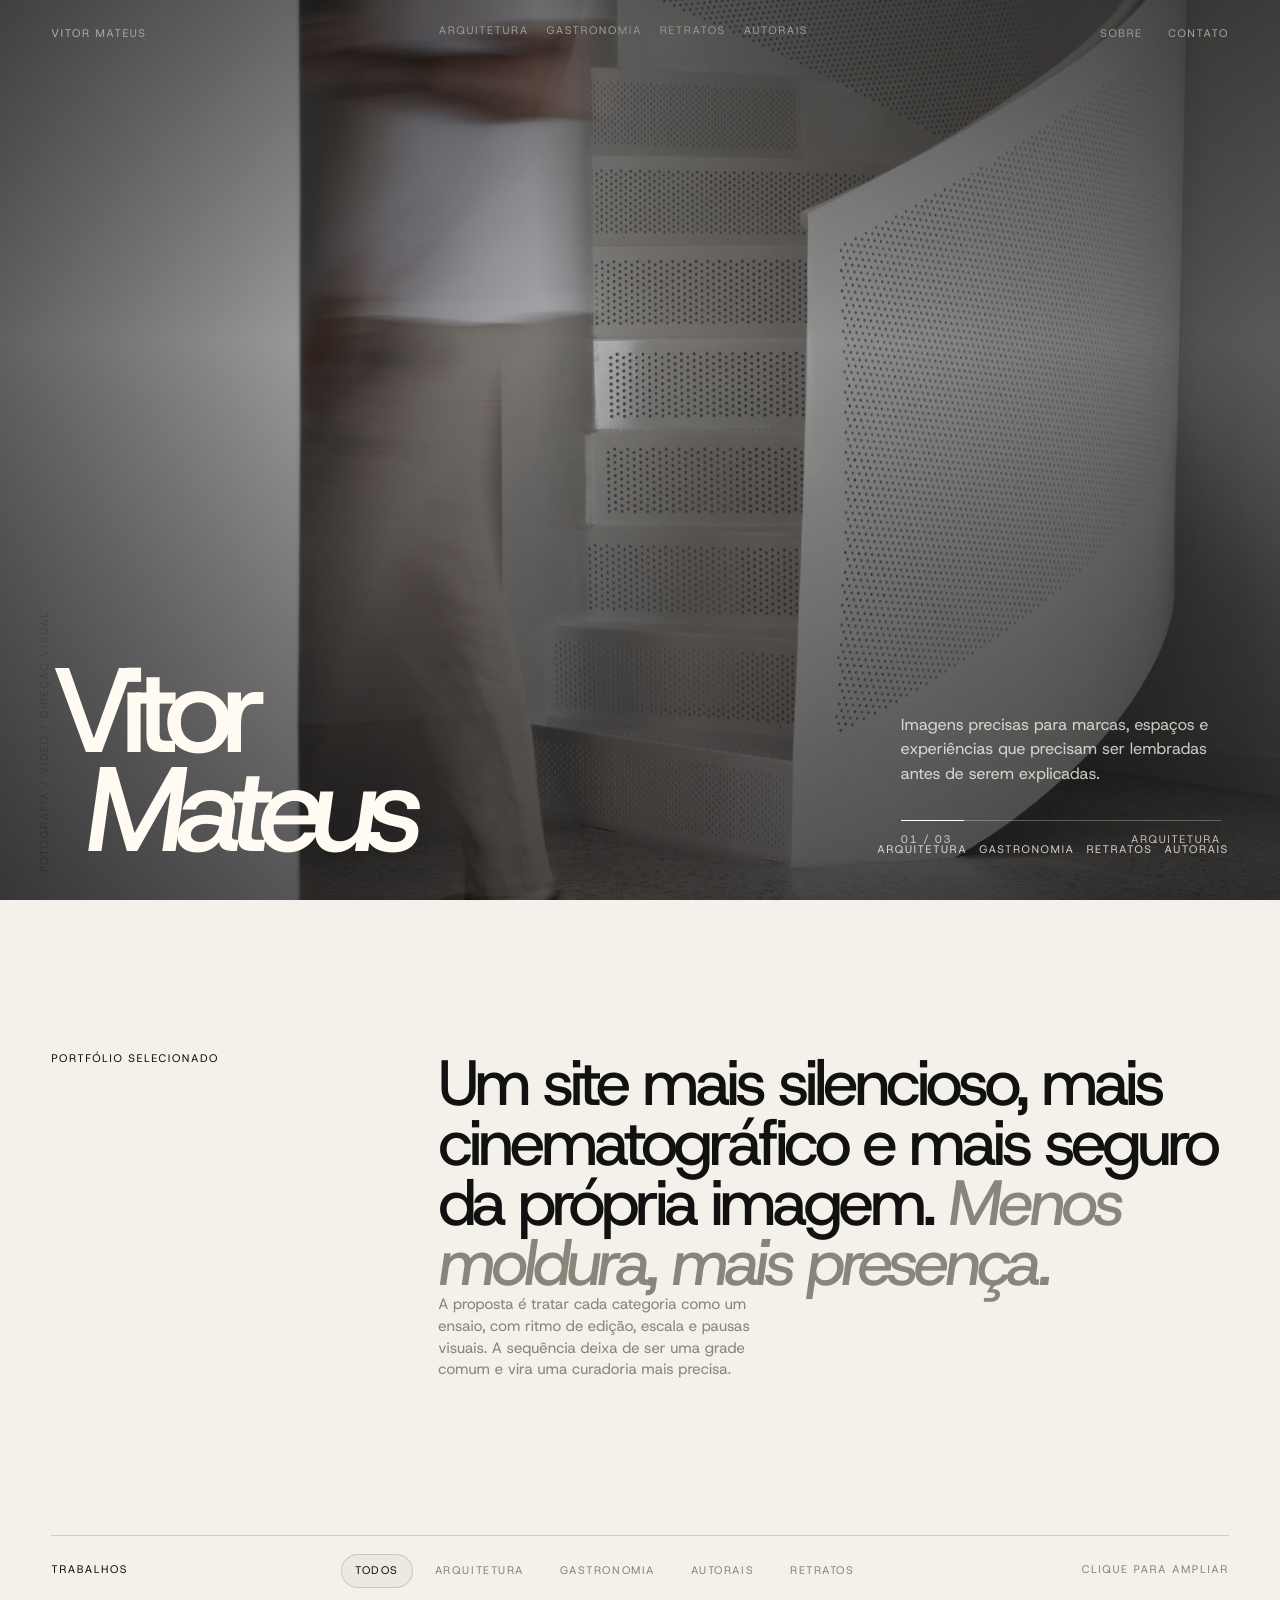
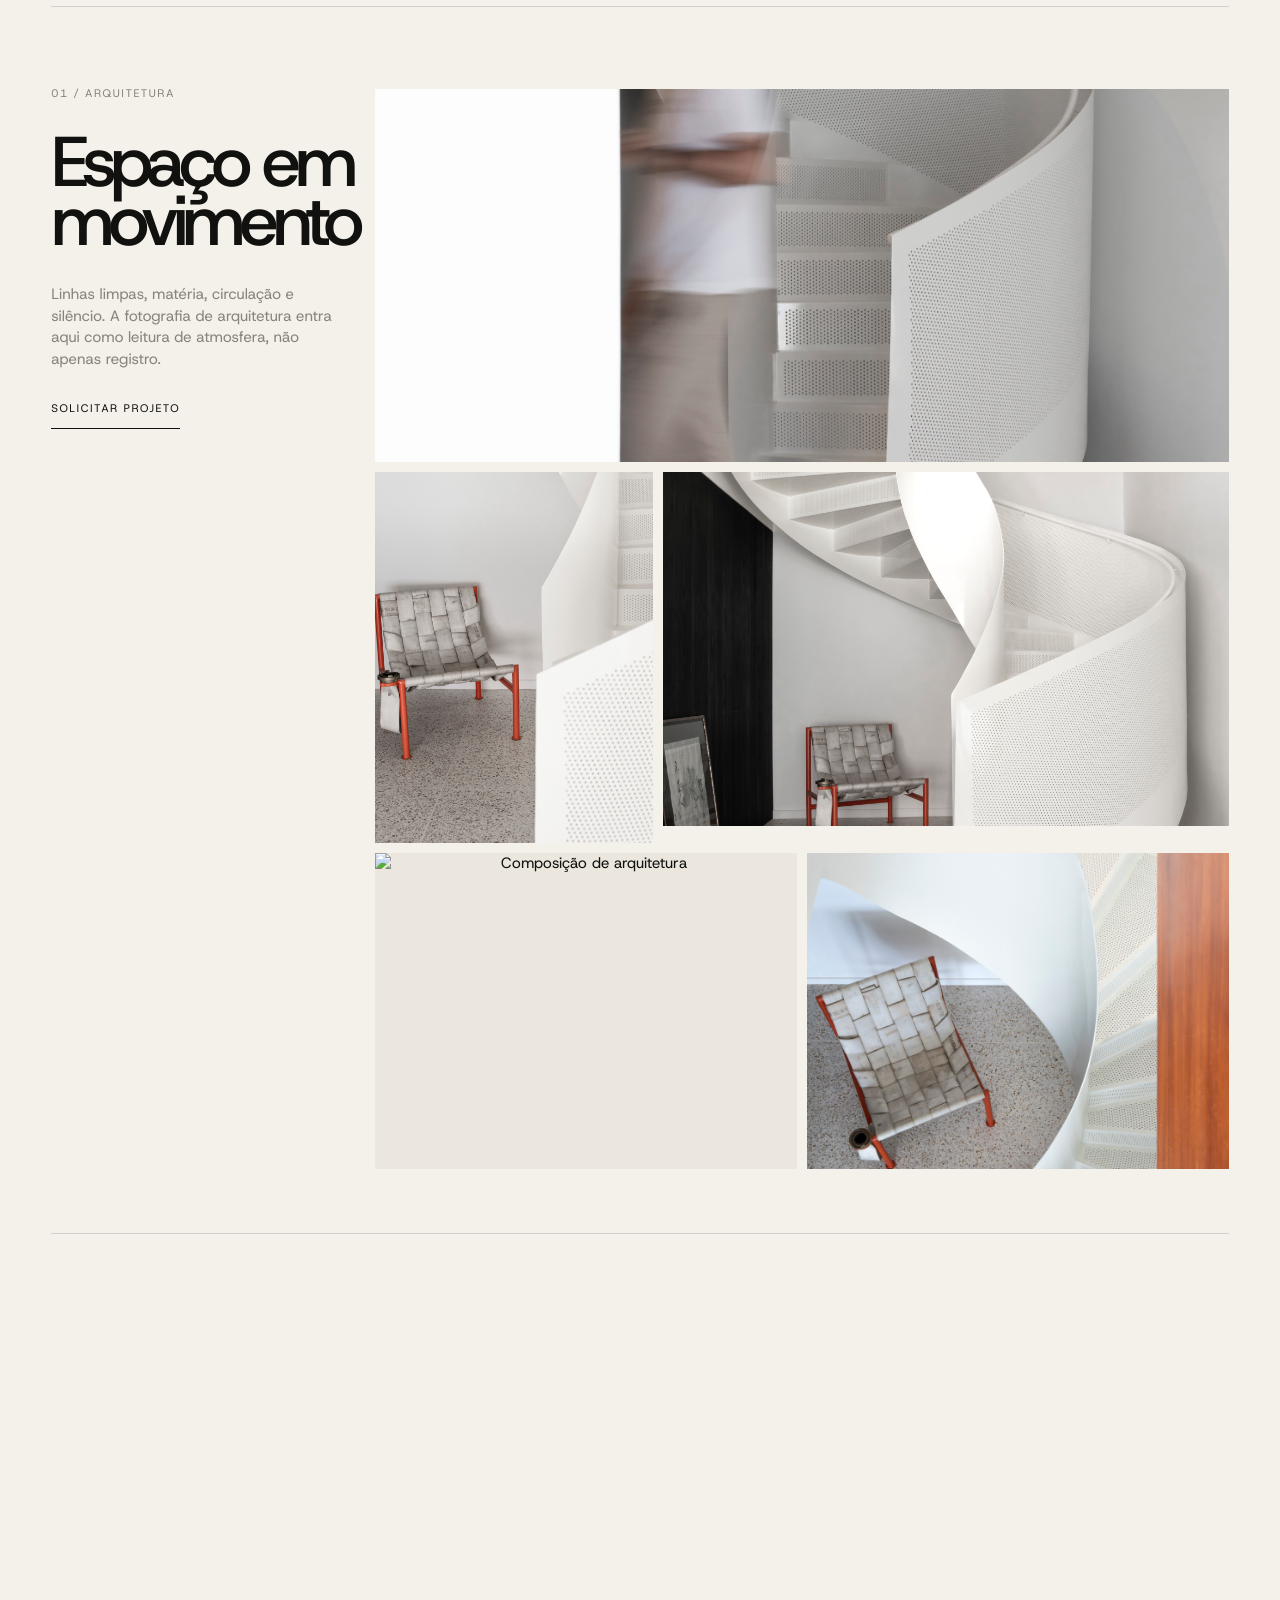
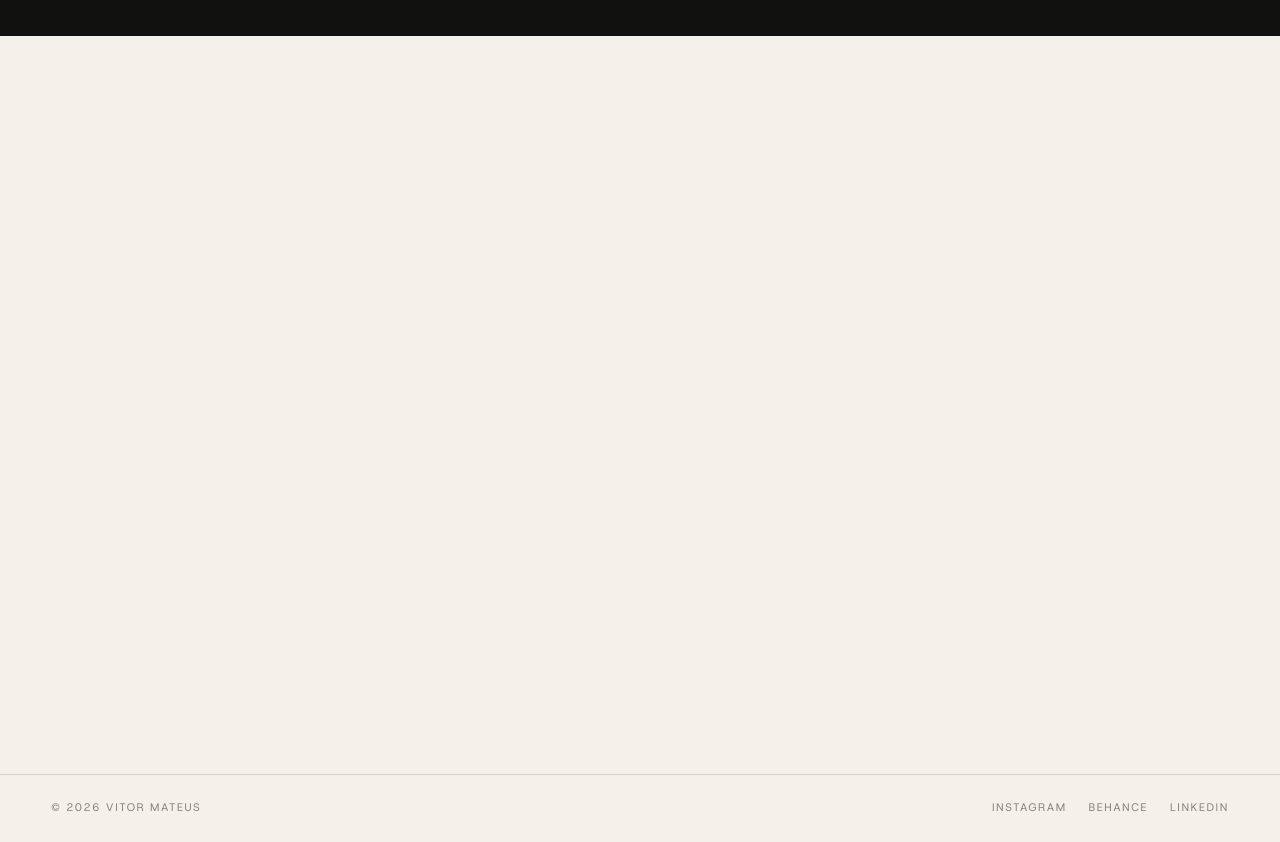
==== index.html @ 24df0d2b "feat: add category and project portfolio pages" ====
﻿<!DOCTYPE html>
<html lang="pt-BR">
<head>
  <meta charset="UTF-8" />
  <meta name="viewport" content="width=device-width, initial-scale=1.0" />
  <meta name="description" content="Vitor Mateus - fotografia e vídeo para arquitetura, gastronomia, retratos e projetos autorais." />
  <title>Vitor Mateus - Fotografia & Vídeo</title>
  <link rel="preconnect" href="https://fonts.googleapis.com" />
  <link rel="preconnect" href="https://fonts.gstatic.com" crossorigin />
  <link href="https://fonts.googleapis.com/css2?family=Host+Grotesk:ital,wght@0,300..800;1,300..800&display=swap" rel="stylesheet" />
  <style>
    *, *::before, *::after { box-sizing: border-box; }
    * { margin: 0; }

    :root {
      --ink: #11110f;
      --paper: #f4f1eb;
      --paper-soft: #ebe7de;
      --muted: #8a857b;
      --line: rgba(17, 17, 15, 0.15);
      --white: #fffaf2;
      --max: 1680px;
      --side: clamp(20px, 4vw, 64px);
      --sans: "Host Grotesk", "Helvetica Neue", Arial, sans-serif;
      --display: "Host Grotesk", "Helvetica Neue", Arial, sans-serif;
    }

    html {
      scroll-behavior: smooth;
      background: var(--ink);
    }

    body {
      min-height: 100vh;
      background: var(--paper);
      color: var(--ink);
      font-family: var(--sans);
      font-size: 15px;
      line-height: 1.45;
      overflow-x: hidden;
      text-rendering: geometricPrecision;
    }

    img, video { display: block; max-width: 100%; }
    a { color: inherit; text-decoration: none; }
    button { font: inherit; color: inherit; }

    ::selection {
      background: var(--ink);
      color: var(--paper);
    }

    .site-header {
      position: fixed;
      inset: 0 0 auto;
      z-index: 50;
      display: grid;
      grid-template-columns: auto 1fr auto;
      align-items: center;
      gap: 24px;
      padding: 24px var(--side);
      color: var(--white);
      mix-blend-mode: difference;
    }

    .brand,
    .header-note,
    .nav-link,
    .menu-toggle,
    .meta,
    .section-kicker,
    .project-number,
    .filter-button,
    .contact-label {
      font-size: 11px;
      letter-spacing: 0.14em;
      text-transform: uppercase;
      line-height: 1;
    }

    .brand,
    .menu-toggle {
      border: 0;
      background: transparent;
    }

    .brand { justify-self: start; }
    .header-note {
      position: fixed;
      left: var(--side);
      bottom: 28px;
      z-index: 45;
      white-space: nowrap;
      opacity: 0.84;
      transform: rotate(-90deg);
      transform-origin: left bottom;
      mix-blend-mode: difference;
      pointer-events: none;
    }

    .category-nav {
      justify-self: center;
      display: flex;
      align-items: center;
      gap: clamp(10px, 1.4vw, 18px);
      flex-wrap: wrap;
      justify-content: center;
    }

    .desktop-nav {
      justify-self: end;
      display: flex;
      align-items: center;
      gap: clamp(14px, 2vw, 30px);
    }

    .nav-link {
      position: relative;
      opacity: 0.78;
      transition: opacity 220ms ease;
    }

    .nav-link::after {
      content: "";
      position: absolute;
      left: 0;
      right: 0;
      bottom: -6px;
      height: 1px;
      background: currentColor;
      transform: scaleX(0);
      transform-origin: left;
      transition: transform 260ms ease;
    }

    .nav-link:hover { opacity: 1; }
    .nav-link:hover::after { transform: scaleX(1); }

    .category-nav .nav-link {
      padding: 2px 0 8px;
      border: 0;
      border-radius: 0;
      background: transparent;
      transition: opacity 220ms ease, color 220ms ease, text-shadow 220ms ease;
    }

    .category-nav .nav-link:hover {
      color: rgba(255,250,242,.95);
      text-shadow: 0 0 10px rgba(255,250,242,.18);
    }

    .menu-toggle { display: none; justify-self: end; padding: 8px 0; cursor: pointer; }

    .mobile-menu {
      position: fixed;
      inset: 0;
      z-index: 80;
      display: grid;
      align-content: center;
      gap: 18px;
      padding: var(--side);
      background: var(--ink);
      color: var(--paper);
      transform: translateY(-100%);
      transition: transform 700ms cubic-bezier(.76, 0, .24, 1);
    }

    .mobile-menu.is-open { transform: translateY(0); }

    .mobile-menu a {
      font-family: var(--display);
      font-size: clamp(46px, 18vw, 92px);
      font-weight: 500;
      line-height: 0.9;
      letter-spacing: -0.075em;
    }

    .menu-close {
      position: absolute;
      top: 22px;
      right: var(--side);
      border: 0;
      background: transparent;
      color: inherit;
      cursor: pointer;
    }

    .hero {
      position: relative;
      min-height: 100svh;
      isolation: isolate;
      overflow: hidden;
      background: var(--ink);
      color: var(--white);
    }

    .hero-stage {
      position: absolute;
      inset: 0;
      z-index: -2;
    }

    .hero-slide {
      position: absolute;
      inset: 0;
      opacity: 0;
      transition: opacity 1200ms ease;
    }

    .hero-slide.is-active { opacity: 1; }

    .hero-slide img {
      width: 100%;
      height: 100%;
      object-fit: cover;
      filter: saturate(0.86) contrast(1.02) brightness(0.84);
      transform: scale(1.04);
      transition: transform 7200ms ease;
    }

    .hero-slide.is-active img { transform: scale(1); }

    .hero::after {
      content: "";
      position: absolute;
      inset: 0;
      z-index: -1;
      background:
        linear-gradient(90deg, rgba(0,0,0,.55), rgba(0,0,0,.08) 42%, rgba(0,0,0,.36)),
        linear-gradient(180deg, rgba(0,0,0,.34), transparent 38%, rgba(0,0,0,.44));
      pointer-events: none;
    }

    .hero-content {
      min-height: 100svh;
      display: grid;
      grid-template-columns: minmax(0, 1.1fr) minmax(260px, .45fr);
      align-items: end;
      gap: 48px;
      padding: 110px var(--side) 42px;
      max-width: var(--max);
      margin: 0 auto;
    }

    .hero-title {
      max-width: 1140px;
      font-family: var(--display);
      font-size: 120px;
      font-weight: 500;
      line-height: 0.82;
      letter-spacing: -0.095em;
    }

    .hero-title span {
      display: block;
      padding-left: .28em;
      font-style: italic;
    }

    .hero-aside {
      display: grid;
      gap: 32px;
      justify-items: start;
      padding-bottom: 12px;
    }

    .hero-copy {
      max-width: 310px;
      color: rgba(255,250,242,.76);
      font-size: 12pt;
      line-height: 1.55;
    }

    .hero-controls {
      display: grid;
      gap: 14px;
      width: min(320px, 100%);
    }

    .progress-track {
      height: 1px;
      background: rgba(255,250,242,.28);
      overflow: hidden;
    }

    .progress-bar {
      display: block;
      width: 0%;
      height: 100%;
      background: var(--white);
    }

    .hero-meta {
      display: flex;
      justify-content: space-between;
      gap: 20px;
      color: rgba(255,250,242,.7);
    }

    .hero-links {
      position: absolute;
      right: var(--side);
      bottom: 36px;
      display: flex;
      gap: 12px;
      flex-wrap: wrap;
      max-width: min(540px, calc(100vw - 2 * var(--side)));
      justify-content: flex-end;
      z-index: 3;
    }

    .hero-links .nav-link {
      padding: 2px 0 8px;
      border: 0;
      border-radius: 0;
      background: transparent;
      backdrop-filter: none;
      transition: opacity 220ms ease, color 220ms ease, text-shadow 220ms ease;
    }

    .hero-links .nav-link:hover {
      color: rgba(255,250,242,.95);
      text-shadow: 0 0 10px rgba(255,250,242,.18);
    }

    .intro {
      display: grid;
      grid-template-columns: .36fr 1fr;
      gap: clamp(40px, 8vw, 150px);
      padding: clamp(86px, 12vw, 168px) var(--side);
      max-width: var(--max);
      margin: 0 auto;
    }

    .intro-text {
      max-width: 950px;
      font-family: var(--display);
      font-size: clamp(34px, 5vw, 84px);
      font-weight: 450;
      line-height: .94;
      letter-spacing: -0.07em;
    }

    .intro-text em {
      color: var(--muted);
      font-style: italic;
    }

    .intro-small {
      max-width: 320px;
      color: var(--muted);
      align-self: end;
    }

    .works {
      padding: 0 var(--side) clamp(88px, 10vw, 150px);
      max-width: var(--max);
      margin: 0 auto;
    }

    .works-head {
      position: sticky;
      top: 0;
      z-index: 10;
      display: grid;
      grid-template-columns: auto 1fr auto;
      align-items: center;
      gap: 24px;
      padding: 18px 0;
      margin-bottom: 18px;
      background: color-mix(in srgb, var(--paper) 92%, transparent);
      border-top: 1px solid var(--line);
      border-bottom: 1px solid var(--line);
      backdrop-filter: blur(18px);
    }

    .filters {
      justify-self: center;
      display: flex;
      gap: 8px;
      flex-wrap: wrap;
      justify-content: center;
    }

    .filter-button {
      min-height: 34px;
      padding: 0 13px;
      border: 1px solid transparent;
      border-radius: 999px;
      background: transparent;
      color: var(--muted);
      cursor: pointer;
      transition: border-color 180ms ease, color 180ms ease, background 180ms ease;
    }

    .filter-button:hover,
    .filter-button.is-active {
      border-color: var(--line);
      background: rgba(17,17,15,.035);
      color: var(--ink);
    }

    .view-note { color: var(--muted); text-align: right; }

    .project {
      display: grid;
      grid-template-columns: minmax(220px, .32fr) minmax(0, 1fr);
      gap: clamp(24px, 4vw, 70px);
      padding: clamp(28px, 5vw, 78px) 0;
      border-bottom: 1px solid var(--line);
    }

    .project-info {
      position: sticky;
      top: 104px;
      align-self: start;
      display: grid;
      gap: 26px;
      min-height: 340px;
    }

    .project-number { color: var(--muted); }

    .project-title {
      max-width: 340px;
      font-family: var(--display);
      font-size: clamp(42px, 5.5vw, 94px);
      font-weight: 500;
      line-height: .84;
      letter-spacing: -0.085em;
    }

    .project-copy {
      max-width: 300px;
      color: var(--muted);
    }

    .project-link {
      width: fit-content;
      padding-bottom: 6px;
      border-bottom: 1px solid currentColor;
      color: var(--ink);
    }

    .project-grid {
      display: grid;
      grid-template-columns: repeat(12, 1fr);
      gap: 10px;
    }

    .shot {
      position: relative;
      min-height: 220px;
      overflow: hidden;
      padding: 0;
      border: 0;
      background: var(--paper-soft);
      cursor: zoom-in;
    }

    .shot.is-wide { grid-column: span 8; aspect-ratio: 16 / 10; }
    .shot.is-tall { grid-column: span 4; aspect-ratio: 3 / 4; }
    .shot.is-square { grid-column: span 4; aspect-ratio: 1 / 1; }
    .shot.is-full { grid-column: 1 / -1; aspect-ratio: 16 / 7; }
    .shot.is-half { grid-column: span 6; aspect-ratio: 4 / 3; }

    .shot img,
    .shot video {
      width: 100%;
      height: 100%;
      object-fit: cover;
      transition: transform 700ms cubic-bezier(.2,.7,.2,1), filter 500ms ease;
    }

    .shot:hover img,
    .shot:hover video {
      transform: scale(1.035);
      filter: brightness(.92);
    }

    .shot-caption {
      position: absolute;
      left: 14px;
      bottom: 12px;
      max-width: calc(100% - 28px);
      color: var(--white);
      opacity: 0;
      transform: translateY(8px);
      transition: opacity 260ms ease, transform 260ms ease;
    }

    .shot:hover .shot-caption {
      opacity: 1;
      transform: translateY(0);
    }

    .about {
      display: grid;
      grid-template-columns: 1.2fr .8fr;
      gap: clamp(42px, 9vw, 150px);
      padding: clamp(88px, 12vw, 170px) var(--side);
      background: var(--ink);
      color: var(--paper);
    }

    .about-inner {
      display: contents;
    }

    .about-text {
      max-width: 900px;
      font-family: var(--display);
      font-size: clamp(34px, 5vw, 78px);
      font-weight: 450;
      line-height: .94;
      letter-spacing: -0.07em;
    }

    .about-text em {
      color: rgba(244,241,235,.48);
      font-style: italic;
    }

    .about-list {
      display: grid;
      align-content: end;
      gap: 0;
    }

    .about-row {
      display: grid;
      grid-template-columns: 140px 1fr;
      gap: 24px;
      padding: 22px 0;
      border-top: 1px solid rgba(244,241,235,.16);
    }

    .about-row:last-child { border-bottom: 1px solid rgba(244,241,235,.16); }
    .about-row .meta { color: rgba(244,241,235,.45); }

    .contact {
      min-height: 82svh;
      display: grid;
      place-items: center;
      padding: clamp(80px, 12vw, 160px) var(--side);
      text-align: center;
    }

    .contact-box {
      display: grid;
      gap: 32px;
      justify-items: center;
    }

    .contact-title {
      font-family: var(--display);
      font-size: clamp(68px, 14vw, 220px);
      font-weight: 500;
      line-height: .82;
      letter-spacing: -0.095em;
    }

    .contact-title em { font-style: italic; color: var(--muted); }

    .contact-email {
      display: inline-flex;
      min-height: 52px;
      align-items: center;
      padding: 0 28px;
      border: 1px solid var(--ink);
      border-radius: 999px;
      transition: background 220ms ease, color 220ms ease;
    }

    .contact-email:hover {
      background: var(--ink);
      color: var(--paper);
    }

    footer {
      display: flex;
      justify-content: space-between;
      gap: 24px;
      padding: 28px var(--side);
      border-top: 1px solid var(--line);
      color: var(--muted);
    }

    .social {
      display: flex;
      gap: 22px;
      flex-wrap: wrap;
      justify-content: flex-end;
    }

    .lightbox {
      position: fixed;
      inset: 0;
      z-index: 120;
      display: grid;
      place-items: center;
      padding: var(--side);
      background: rgba(12,12,11,.92);
      opacity: 0;
      pointer-events: none;
      transition: opacity 220ms ease;
    }

    .lightbox.is-open {
      opacity: 1;
      pointer-events: auto;
    }

    .lightbox img {
      max-width: min(92vw, 1600px);
      max-height: 86svh;
      object-fit: contain;
    }

    .lightbox-close {
      position: absolute;
      top: 24px;
      right: var(--side);
      border: 0;
      background: transparent;
      color: var(--paper);
      cursor: pointer;
    }

    .reveal {
      opacity: 0;
      transform: translateY(24px);
      transition: opacity 650ms ease, transform 650ms ease;
    }

    .reveal.is-visible {
      opacity: 1;
      transform: translateY(0);
    }

    @media (max-width: 980px) {
      .site-header {
        grid-template-columns: 1fr auto;
      }

      .header-note,
      .category-nav,
      .desktop-nav { display: none; }
      .menu-toggle { display: block; }

      .hero-content,
      .intro,
      .project,
      .about {
        grid-template-columns: 1fr;
      }

      .hero-content {
        align-content: end;
        gap: 34px;
      }

      .hero-aside { max-width: 420px; }
      .hero-links { display: none; }
      .works-head { grid-template-columns: 1fr; align-items: start; }
      .filters { justify-self: start; justify-content: flex-start; }
      .view-note { text-align: left; }
      .project-info { position: static; min-height: auto; }
      .project-copy { max-width: 520px; }
    }

    @media (max-width: 680px) {
      .hero-title { font-size: clamp(66px, 24vw, 132px); }
      .hero-title span { padding-left: .18em; }
      .intro { padding-top: 76px; }
      .shot,
      .shot.is-wide,
      .shot.is-tall,
      .shot.is-square,
      .shot.is-full,
      .shot.is-half {
        grid-column: 1 / -1;
        aspect-ratio: 4 / 5;
      }

      .project-grid { gap: 8px; }
      .about-row { grid-template-columns: 1fr; gap: 8px; }
      footer { flex-direction: column; }
      .social { justify-content: flex-start; }
    }

    @media (prefers-reduced-motion: reduce) {
      html { scroll-behavior: auto; }
      *, *::before, *::after {
        animation-duration: 1ms !important;
        animation-iteration-count: 1 !important;
        scroll-behavior: auto !important;
        transition-duration: 1ms !important;
      }
    }
  </style>
</head>
<body>
  <header class="site-header">
    <a class="brand" href="#top">Vitor Mateus</a>
    <nav class="category-nav" aria-label="Categorias">
      <a class="nav-link" href="arquitetura.html">Arquitetura</a>
      <a class="nav-link" href="gastronomia.html">Gastronomia</a>
      <a class="nav-link" href="retratos.html">Retratos</a>
      <a class="nav-link" href="autoriais.html">Autorais</a>
    </nav>
    <nav class="desktop-nav" aria-label="Navegação principal">
      <a class="nav-link" href="#sobre">Sobre</a>
      <a class="nav-link" href="#contato">Contato</a>
    </nav>
    <button class="menu-toggle" type="button" aria-controls="mobileMenu" aria-expanded="false">Menu</button>
  </header>

  <p class="header-note">Fotografia / Vídeo / Direção visual</p>

  <nav class="mobile-menu" id="mobileMenu" aria-label="Navegação mobile">
    <button class="menu-close meta" type="button">Fechar</button>
    <a href="arquitetura.html">Arquitetura</a>
    <a href="gastronomia.html">Gastronomia</a>
    <a href="retratos.html">Retratos</a>
    <a href="autoriais.html">Autorais</a>
    <a href="#sobre">Sobre</a>
    <a href="#contato">Contato</a>
  </nav>

  <main id="top">
    <section class="hero" aria-label="Apresentação">
      <div class="hero-stage" aria-hidden="true">
        <div class="hero-slide is-active" data-title="Arquitetura"><img src="assets/home/stairs-03.jpg" alt="" /></div>
        <div class="hero-slide" data-title="Gastronomia"><img src="assets/gastronomia/cochicho-cafe/cochicho-cafe-01.jpg" alt="" /></div>
        <div class="hero-slide" data-title="Retratos"><img src="assets/retratos/kenji/kenji-03.jpg" alt="" /></div>
      </div>
      <div class="hero-content">
        <h1 class="hero-title">Vitor<span>Mateus</span></h1>
        <div class="hero-aside">
          <p class="hero-copy">Imagens precisas para marcas, espaços e experiências que precisam ser lembradas antes de serem explicadas.</p>
          <div class="hero-controls" aria-hidden="true">
            <div class="progress-track"><span class="progress-bar"></span></div>
            <div class="hero-meta meta">
              <span id="slideCounter">01 / 03</span>
              <span id="slideName">Arquitetura</span>
            </div>
          </div>
        </div>
        <div class="hero-links" aria-label="Atalhos para categorias">
          <a class="nav-link" href="arquitetura.html">Arquitetura</a>
          <a class="nav-link" href="gastronomia.html">Gastronomia</a>
          <a class="nav-link" href="retratos.html">Retratos</a>
          <a class="nav-link" href="autoriais.html">Autorais</a>
        </div>
      </div>
    </section>

    <section class="intro reveal">
      <p class="section-kicker">Portfólio selecionado</p>
      <div>
        <p class="intro-text">Um site mais silencioso, mais cinematográfico e mais seguro da própria imagem. <em>Menos moldura, mais presença.</em></p>
        <p class="intro-small">A proposta é tratar cada categoria como um ensaio, com ritmo de edição, escala e pausas visuais. A sequência deixa de ser uma grade comum e vira uma curadoria mais precisa.</p>
      </div>
    </section>

    <section class="works" id="trabalhos">
      <div class="works-head">
        <p class="section-kicker">Trabalhos</p>
        <div class="filters" aria-label="Filtrar trabalhos">
          <button class="filter-button is-active" type="button" data-filter="all">Todos</button>
          <button class="filter-button" type="button" data-filter="arquitetura">Arquitetura</button>
          <button class="filter-button" type="button" data-filter="gastronomia">Gastronomia</button>
          <button class="filter-button" type="button" data-filter="autorais">Autorais</button>
          <button class="filter-button" type="button" data-filter="retratos">Retratos</button>
        </div>
        <p class="view-note meta">Clique para ampliar</p>
      </div>

      <article class="project reveal" data-category="arquitetura">
        <div class="project-info">
          <p class="project-number">01 / Arquitetura</p>
          <h2 class="project-title">Espaço em movimento</h2>
          <p class="project-copy">Linhas limpas, matéria, circulação e silêncio. A fotografia de arquitetura entra aqui como leitura de atmosfera, não apenas registro.</p>
          <a class="project-link meta" href="#contato">Solicitar projeto</a>
        </div>
        <div class="project-grid">
          <button class="shot is-full" type="button"><img src="assets/arquitetura/arq-01.jpg" alt="Escada arquitetônica com pessoa em movimento" /></button>
          <button class="shot is-tall" type="button"><img src="assets/arquitetura/arq-04.jpg" alt="Detalhe arquitetônico" /></button>
          <button class="shot is-wide" type="button"><img src="assets/arquitetura/arq-02.jpg" alt="Interior arquitetônico" /></button>
          <button class="shot is-half" type="button"><img src="assets/arquitetura/arq-07.jpg" alt="Composição de arquitetura" /></button>
          <button class="shot is-half" type="button"><img src="assets/arquitetura/arq-10.jpg" alt="Ambiente arquitetônico" /></button>
        </div>
      </article>

      <article class="project reveal" data-category="gastronomia">
        <div class="project-info">
          <p class="project-number">02 / Gastronomia</p>
          <h2 class="project-title">Textura antes do sabor</h2>
          <p class="project-copy">Uma direção visual mais táctil: luz dura quando precisa, cor real, composição gráfica e vontade de chegar perto.</p>
          <a class="project-link meta" href="#contato">Solicitar projeto</a>
        </div>
        <div class="project-grid">
          <button class="shot is-wide" type="button"><img src="assets/gastronomia/cochicho-cafe/cochicho-cafe-01.jpg" alt="Sobremesa com matcha e cacau" /></button>
          <button class="shot is-tall" type="button"><img src="assets/gastronomia/caprese/caprese-01.jpg" alt="Prato caprese" /></button>
          <button class="shot is-square" type="button"><img src="assets/gastronomia/tagate/tagate-01.jpg" alt="Prato Tagaté" /></button>
          <button class="shot is-half" type="button"><img src="assets/gastronomia/cochicho-cafe/cochicho-cafe-05.jpg" alt="Cena de café" /></button>
          <button class="shot is-half" type="button"><img src="assets/gastronomia/pain-au-chocolat/pain-au-chocolat-01.jpg" alt="Pain au chocolat" /></button>
        </div>
      </article>

      <article class="project reveal" data-category="autorais">
        <div class="project-info">
          <p class="project-number">03 / Autorais</p>
          <h2 class="project-title">Imagem como pausa</h2>
          <p class="project-copy">A área autoral funciona como respiro no site. Poucas fotos, grandes, com espaço para o visitante ficar nelas.</p>
          <a class="project-link meta" href="#contato">Conversar</a>
        </div>
        <div class="project-grid">
          <button class="shot is-half" type="button"><img src="assets/autorais/waves-01.jpg" alt="Projeto autoral Waves" /></button>
          <button class="shot is-half" type="button"><img src="assets/autorais/waves-02.jpg" alt="Projeto autoral Waves" /></button>
          <button class="shot is-full" type="button"><img src="assets/autorais/waves-03.jpg" alt="Projeto autoral Waves" /></button>
        </div>
      </article>

      <article class="project reveal" data-category="retratos">
        <div class="project-info">
          <p class="project-number">04 / Retratos</p>
          <h2 class="project-title">Presença sem excesso</h2>
          <p class="project-copy">Retratos com direção contida, luz bem desenhada e edição curta. O resultado fica mais premium porque não tenta mostrar tudo de uma vez.</p>
          <a class="project-link meta" href="#contato">Agendar sessão</a>
        </div>
        <div class="project-grid">
          <button class="shot is-tall" type="button"><img src="assets/retratos/kenji/kenji-01.jpg" alt="Retrato de Kenji" /></button>
          <button class="shot is-wide" type="button"><img src="assets/retratos/kenji/kenji-03.jpg" alt="Retrato editorial de Kenji" /></button>
          <button class="shot is-half" type="button"><img src="assets/retratos/kenji/kenji-06.jpg" alt="Retrato em luz natural" /></button>
          <button class="shot is-half" type="button"><img src="assets/retratos/kenji/kenji-10.jpg" alt="Retrato em composição minimalista" /></button>
        </div>
      </article>
    </section>

    <section class="about" id="sobre">
      <div class="about-inner">
        <p class="about-text reveal">Vitor Mateus é fotógrafo e videomaker especializado em <em>arquitetura, gastronomia e narrativas visuais para marcas.</em></p>
        <div class="about-list reveal">
          <div class="about-row">
            <p class="meta">Especialidades</p>
            <p>Fotografia de arquitetura<br />Fotografia de gastronomia<br />Vídeo corporativo e institucional</p>
          </div>
          <div class="about-row">
            <p class="meta">Localização</p>
            <p>Brasil</p>
          </div>
          <div class="about-row">
            <p class="meta">Contato</p>
            <p><a href="mailto:contato@vitormateus.com">contato@vitormateus.com</a></p>
          </div>
        </div>
      </div>
    </section>

    <section class="contact" id="contato">
      <div class="contact-box reveal">
        <p class="contact-label">Vamos trabalhar juntos</p>
        <h2 class="contact-title">Conte seu<br /><em>projeto.</em></h2>
        <a class="contact-email" href="mailto:contato@vitormateus.com">contato@vitormateus.com</a>
      </div>
    </section>
  </main>

  <footer>
    <p class="meta">© 2026 Vitor Mateus</p>
    <div class="social meta">
      <a href="#">Instagram</a>
      <a href="#">Behance</a>
      <a href="#">LinkedIn</a>
    </div>
  </footer>

  <div class="lightbox" id="lightbox" aria-hidden="true">
    <button class="lightbox-close meta" type="button">Fechar</button>
    <img src="" alt="" />
  </div>

  <script>
    const slides = [...document.querySelectorAll(".hero-slide")];
    const progress = document.querySelector(".progress-bar");
    const counter = document.getElementById("slideCounter");
    const slideName = document.getElementById("slideName");
    let currentSlide = 0;
    let progressValue = 0;

    function setSlide(index) {
      slides[currentSlide].classList.remove("is-active");
      currentSlide = index;
      slides[currentSlide].classList.add("is-active");
      counter.textContent = `${String(currentSlide + 1).padStart(2, "0")} / ${String(slides.length).padStart(2, "0")}`;
      slideName.textContent = slides[currentSlide].dataset.title;
      progressValue = 0;
    }

    function tickHero() {
      progressValue += 100 / 360;
      if (progressValue >= 100) {
        setSlide((currentSlide + 1) % slides.length);
      }
      progress.style.width = `${Math.min(progressValue, 100)}%`;
      requestAnimationFrame(tickHero);
    }
    requestAnimationFrame(tickHero);

    const menu = document.getElementById("mobileMenu");
    const menuToggle = document.querySelector(".menu-toggle");
    const menuClose = document.querySelector(".menu-close");

    function setMenu(open) {
      menu.classList.toggle("is-open", open);
      menuToggle.setAttribute("aria-expanded", String(open));
      document.body.style.overflow = open ? "hidden" : "";
    }

    menuToggle.addEventListener("click", () => setMenu(true));
    menuClose.addEventListener("click", () => setMenu(false));
    menu.querySelectorAll("a").forEach(link => link.addEventListener("click", () => setMenu(false)));

    const revealObserver = new IntersectionObserver(entries => {
      entries.forEach(entry => {
        if (entry.isIntersecting) {
          entry.target.classList.add("is-visible");
          revealObserver.unobserve(entry.target);
        }
      });
    }, { threshold: 0.12, rootMargin: "0px 0px -60px 0px" });

    document.querySelectorAll(".reveal").forEach(el => revealObserver.observe(el));

    const filterButtons = document.querySelectorAll(".filter-button");
    const projects = document.querySelectorAll(".project");

    filterButtons.forEach(button => {
      button.addEventListener("click", () => {
        const filter = button.dataset.filter;
        filterButtons.forEach(item => item.classList.remove("is-active"));
        button.classList.add("is-active");
        projects.forEach(project => {
          const show = filter === "all" || project.dataset.category === filter;
          project.style.display = show ? "" : "none";
        });
      });
    });

    const lightbox = document.getElementById("lightbox");
    const lightboxImage = lightbox.querySelector("img");
    const lightboxClose = lightbox.querySelector(".lightbox-close");

    function closeLightbox() {
      lightbox.classList.remove("is-open");
      lightbox.setAttribute("aria-hidden", "true");
      document.body.style.overflow = "";
      lightboxImage.src = "";
    }

    document.querySelectorAll(".shot img").forEach(image => {
      image.parentElement.addEventListener("click", () => {
        lightboxImage.src = image.currentSrc || image.src;
        lightboxImage.alt = image.alt;
        lightbox.classList.add("is-open");
        lightbox.setAttribute("aria-hidden", "false");
        document.body.style.overflow = "hidden";
      });
    });

    lightboxClose.addEventListener("click", closeLightbox);
    lightbox.addEventListener("click", event => {
      if (event.target === lightbox) closeLightbox();
    });
    document.addEventListener("keydown", event => {
      if (event.key === "Escape") {
        closeLightbox();
        setMenu(false);
      }
    });
  </script>
</body>
</html>
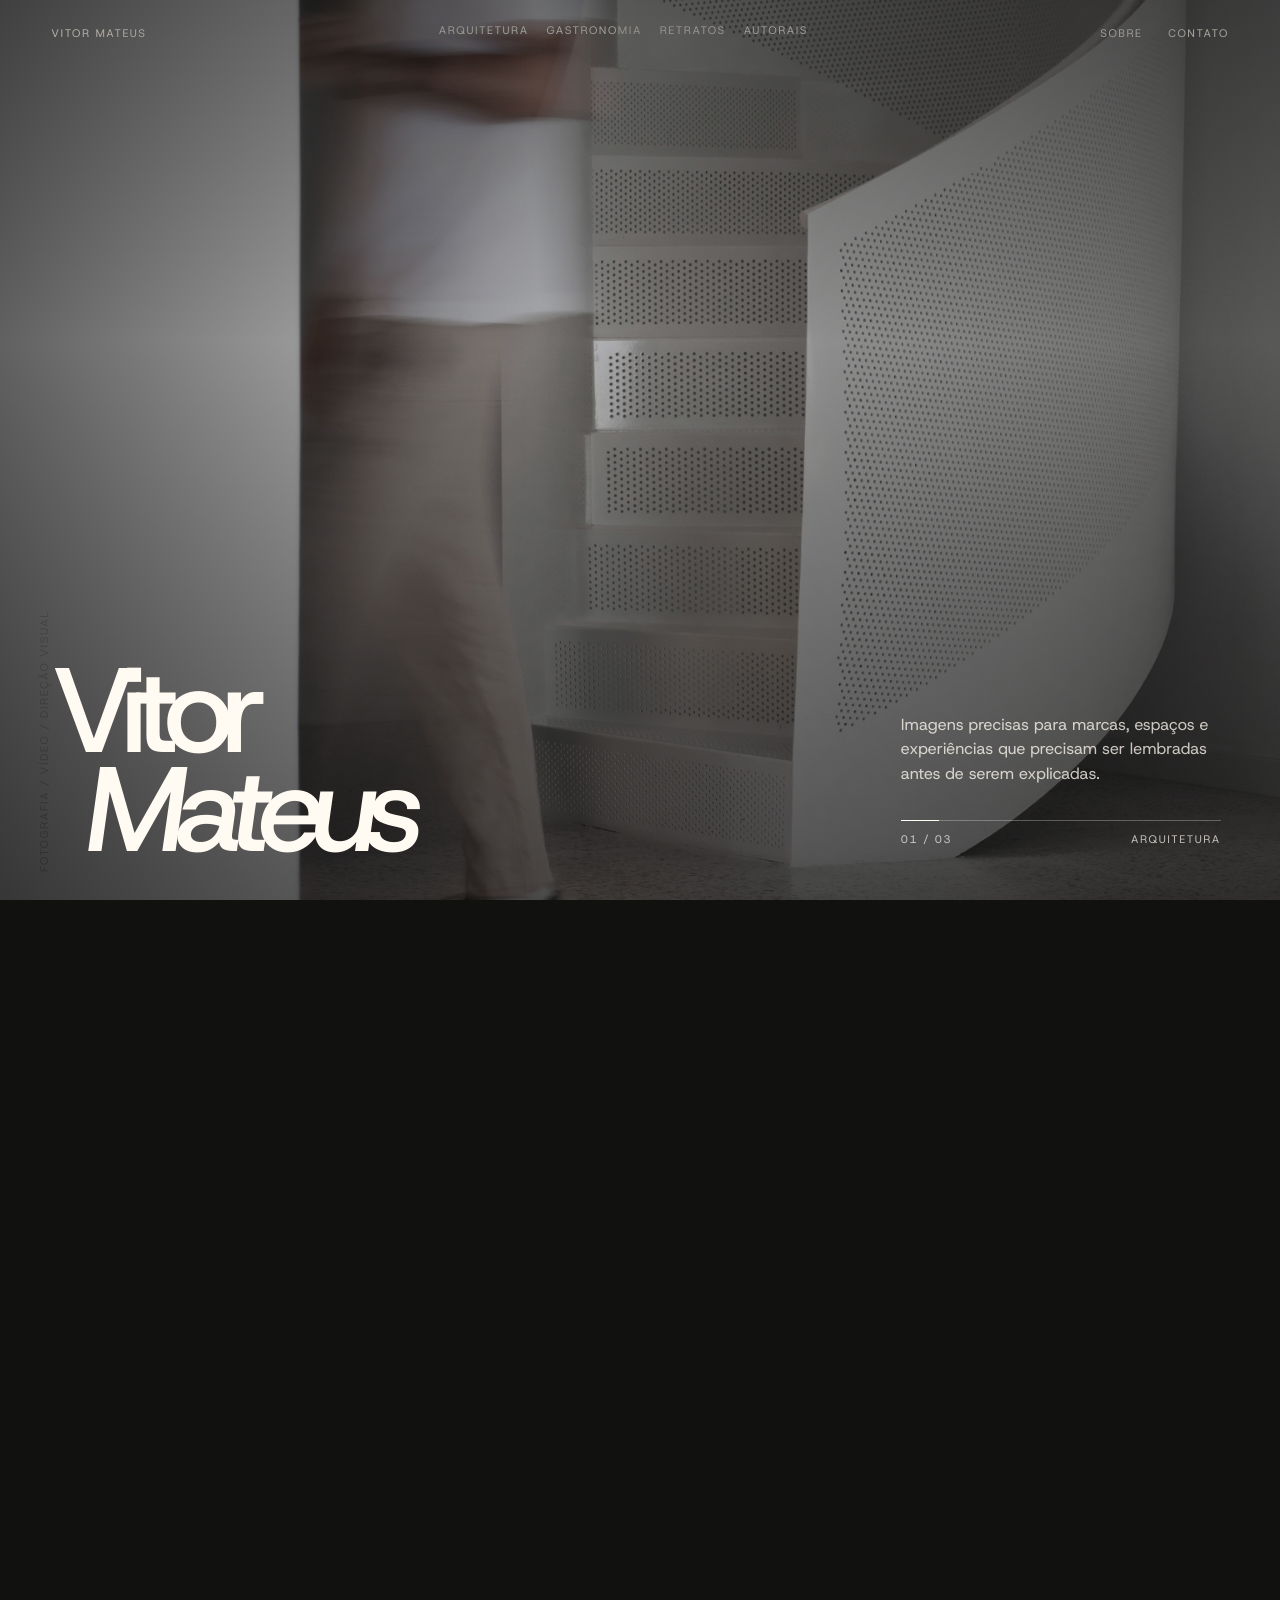
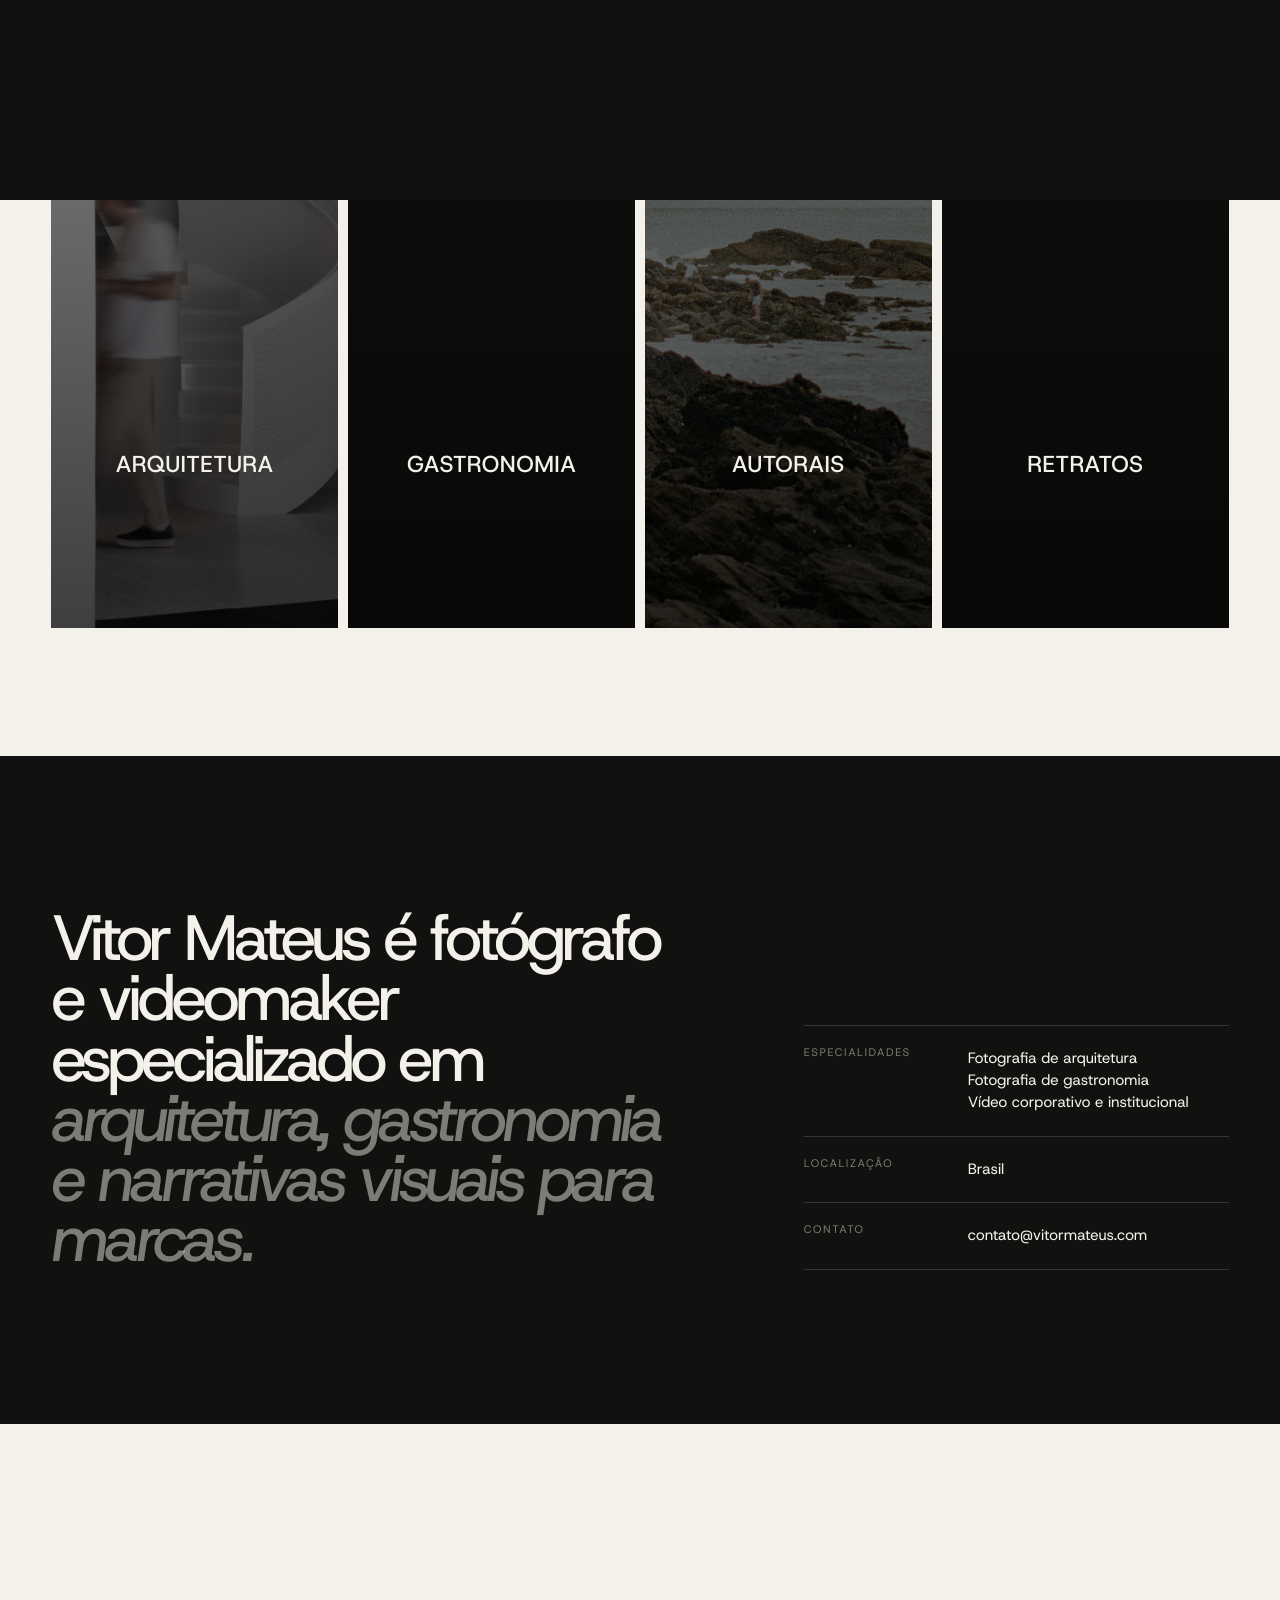
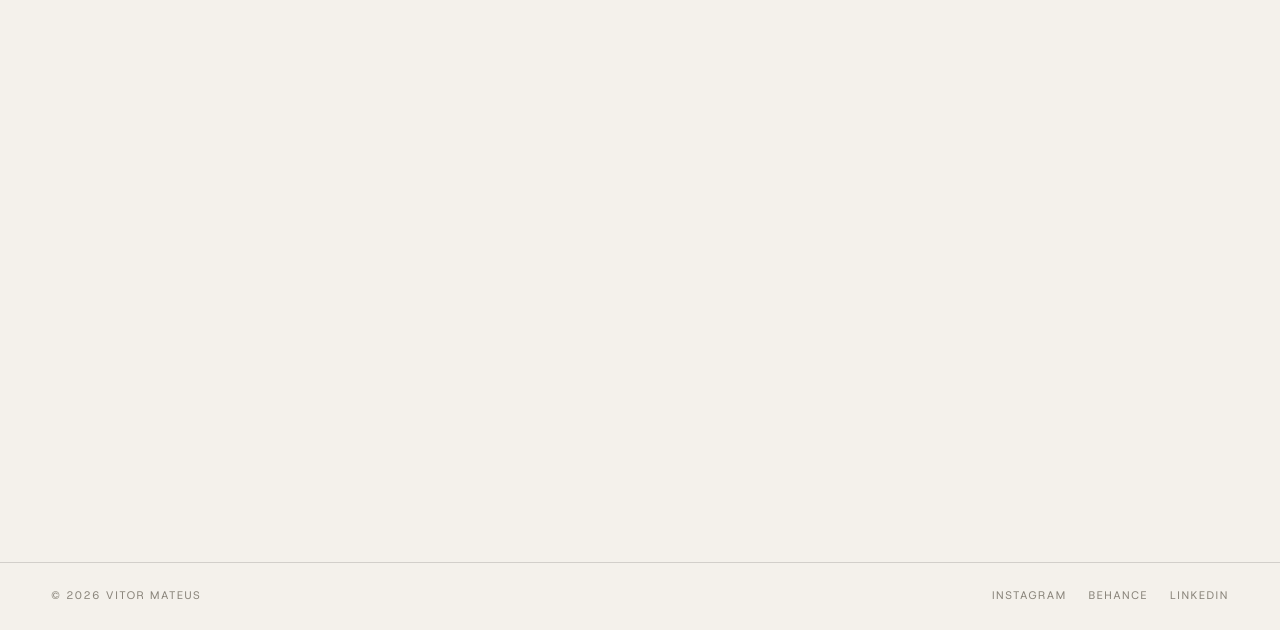
==== commit eb2ba4c5: "alteracoes 15/5" ====
--- a/index.html
+++ b/index.html
@@ -41,6 +41,25 @@
       text-rendering: geometricPrecision;
     }
 
+    /* ─── Page Transition ─── */
+    .page-transition {
+      position: fixed;
+      inset: 0;
+      z-index: 500;
+      background: var(--ink);
+      transform: translateY(100%);
+      pointer-events: none;
+    }
+
+    .page-transition.is-entering {
+      animation: curtain-in 600ms cubic-bezier(.76, 0, .24, 1) forwards;
+    }
+
+    @keyframes curtain-in {
+      from { transform: translateY(100%); }
+      to   { transform: translateY(0%); }
+    }
+
     img, video { display: block; max-width: 100%; }
     a { color: inherit; text-decoration: none; }
     button { font: inherit; color: inherit; }
@@ -359,48 +378,130 @@
     }
 
     .works-head {
-      position: sticky;
-      top: 0;
-      z-index: 10;
       display: grid;
       grid-template-columns: auto 1fr auto;
-      align-items: center;
-      gap: 24px;
-      padding: 18px 0;
-      margin-bottom: 18px;
-      background: color-mix(in srgb, var(--paper) 92%, transparent);
+      align-items: end;
+      gap: 32px;
+      padding: 28px 0 44px;
       border-top: 1px solid var(--line);
-      border-bottom: 1px solid var(--line);
-      backdrop-filter: blur(18px);
-    }
-
-    .filters {
+      margin-bottom: 28px;
+    }
+
+    .works-head .section-kicker { padding-top: 18px; }
+
+    .works-headline {
       justify-self: center;
+      max-width: 620px;
+      font-family: var(--display);
+      font-size: clamp(22px, 2.4vw, 34px);
+      font-weight: 500;
+      letter-spacing: -0.03em;
+      line-height: 1.1;
+      text-align: center;
+    }
+
+    .view-note { color: var(--muted); text-align: right; }
+
+    .category-rail {
       display: flex;
-      gap: 8px;
-      flex-wrap: wrap;
-      justify-content: center;
-    }
-
-    .filter-button {
-      min-height: 34px;
-      padding: 0 13px;
-      border: 1px solid transparent;
+      gap: 10px;
+      height: clamp(440px, 62vh, 640px);
+      width: 100%;
+    }
+
+    .cat-panel {
+      position: relative;
+      flex: 1 1 0;
+      min-width: 0;
+      overflow: hidden;
+      background: var(--ink);
+      color: var(--paper);
+      text-decoration: none;
+      transition: flex-grow 720ms cubic-bezier(.2,.7,.2,1);
+      cursor: pointer;
+    }
+
+    .cat-bg {
+      position: absolute;
+      inset: 0;
+      background-image: var(--cat-img);
+      background-size: cover;
+      background-position: center;
+      filter: brightness(.55) saturate(.95);
+      transform: scale(1.04);
+      transition: filter 600ms ease, transform 900ms cubic-bezier(.2,.7,.2,1);
+    }
+
+    .cat-panel::after {
+      content: "";
+      position: absolute;
+      inset: 0;
+      background: linear-gradient(180deg, rgba(0,0,0,.15) 0%, rgba(0,0,0,.55) 100%);
+      pointer-events: none;
+    }
+
+    .cat-num {
+      position: absolute;
+      top: 22px;
+      left: 50%;
+      transform: translateX(-50%);
+      z-index: 3;
+      min-width: 36px;
+      padding: 4px 10px;
+      border: 1px solid rgba(255,255,255,.5);
       border-radius: 999px;
-      background: transparent;
-      color: var(--muted);
-      cursor: pointer;
-      transition: border-color 180ms ease, color 180ms ease, background 180ms ease;
-    }
-
-    .filter-button:hover,
-    .filter-button.is-active {
-      border-color: var(--line);
-      background: rgba(17,17,15,.035);
-      color: var(--ink);
-    }
-
-    .view-note { color: var(--muted); text-align: right; }
+      font-size: 11px;
+      letter-spacing: 0.14em;
+      text-align: center;
+    }
+
+    .cat-body {
+      position: absolute;
+      left: 0;
+      right: 0;
+      bottom: 36px;
+      z-index: 3;
+      padding: 0 22px;
+      text-align: center;
+      display: grid;
+      gap: 14px;
+      justify-items: center;
+    }
+
+    .cat-title {
+      font-family: var(--display);
+      font-size: clamp(20px, 1.8vw, 28px);
+      font-weight: 500;
+      letter-spacing: 0.02em;
+      text-transform: uppercase;
+      white-space: nowrap;
+    }
+
+    .cat-copy {
+      max-width: 420px;
+      font-size: 14px;
+      line-height: 1.55;
+      color: rgba(255,255,255,.82);
+      opacity: 0;
+      transform: translateY(8px);
+      transition: opacity 380ms ease 80ms, transform 420ms ease 80ms;
+    }
+
+    .cat-cta {
+      color: var(--paper);
+      border-bottom: 1px solid rgba(255,255,255,.55);
+      padding-bottom: 4px;
+      opacity: 0;
+      transform: translateY(8px);
+      transition: opacity 380ms ease 160ms, transform 420ms ease 160ms;
+    }
+
+    .category-rail:hover .cat-panel { flex-grow: 0.6; }
+    .category-rail .cat-panel:hover { flex-grow: 3.4; }
+
+    .cat-panel:hover .cat-bg { filter: brightness(.75) saturate(1); transform: scale(1); }
+    .cat-panel:hover .cat-copy,
+    .cat-panel:hover .cat-cta { opacity: 1; transform: translateY(0); }
 
     .project {
       display: grid;
@@ -662,11 +763,23 @@
 
       .hero-aside { max-width: 420px; }
       .hero-links { display: none; }
-      .works-head { grid-template-columns: 1fr; align-items: start; }
-      .filters { justify-self: start; justify-content: flex-start; }
+      .works-head { grid-template-columns: 1fr; align-items: start; gap: 14px; }
+      .works-headline { justify-self: start; text-align: left; }
       .view-note { text-align: left; }
       .project-info { position: static; min-height: auto; }
       .project-copy { max-width: 520px; }
+
+      .category-rail {
+        flex-direction: column;
+        height: auto;
+        gap: 8px;
+      }
+      .cat-panel { height: 180px; }
+      .category-rail:hover .cat-panel { flex-grow: 1; }
+      .category-rail .cat-panel:hover { flex-grow: 1; }
+      .cat-panel .cat-copy { opacity: 1; transform: none; max-width: 90%; }
+      .cat-panel .cat-cta { opacity: 1; transform: none; }
+      .cat-body { bottom: 22px; }
     }
 
     @media (max-width: 680px) {
@@ -701,6 +814,8 @@
   </style>
 </head>
 <body>
+  <div class="page-transition"></div>
+
   <header class="site-header">
     <a class="brand" href="#top">Vitor Mateus</a>
     <nav class="category-nav" aria-label="Categorias">
@@ -747,96 +862,65 @@
             </div>
           </div>
         </div>
-        <div class="hero-links" aria-label="Atalhos para categorias">
-          <a class="nav-link" href="arquitetura.html">Arquitetura</a>
-          <a class="nav-link" href="gastronomia.html">Gastronomia</a>
-          <a class="nav-link" href="retratos.html">Retratos</a>
-          <a class="nav-link" href="autoriais.html">Autorais</a>
-        </div>
       </div>
     </section>
 
     <section class="intro reveal">
       <p class="section-kicker">Portfólio selecionado</p>
       <div>
-        <p class="intro-text">Um site mais silencioso, mais cinematográfico e mais seguro da própria imagem. <em>Menos moldura, mais presença.</em></p>
-        <p class="intro-small">A proposta é tratar cada categoria como um ensaio, com ritmo de edição, escala e pausas visuais. A sequência deixa de ser uma grade comum e vira uma curadoria mais precisa.</p>
+        <p class="intro-text">Direção visual para marcas, espaços e pessoas. <em>Imagens precisas, edição contida, presença.</em></p>
+        <p class="intro-small">Quatro territórios, uma mesma linguagem: arquitetura, gastronomia, retratos e autorais. Cada categoria é um ensaio com ritmo próprio.</p>
       </div>
     </section>
 
     <section class="works" id="trabalhos">
       <div class="works-head">
         <p class="section-kicker">Trabalhos</p>
-        <div class="filters" aria-label="Filtrar trabalhos">
-          <button class="filter-button is-active" type="button" data-filter="all">Todos</button>
-          <button class="filter-button" type="button" data-filter="arquitetura">Arquitetura</button>
-          <button class="filter-button" type="button" data-filter="gastronomia">Gastronomia</button>
-          <button class="filter-button" type="button" data-filter="autorais">Autorais</button>
-          <button class="filter-button" type="button" data-filter="retratos">Retratos</button>
-        </div>
-        <p class="view-note meta">Clique para ampliar</p>
+        <p class="works-headline">Quatro territórios, uma <em>mesma direção visual.</em></p>
+        <p class="view-note meta">Passe o mouse para expandir</p>
       </div>
 
-      <article class="project reveal" data-category="arquitetura">
-        <div class="project-info">
-          <p class="project-number">01 / Arquitetura</p>
-          <h2 class="project-title">Espaço em movimento</h2>
-          <p class="project-copy">Linhas limpas, matéria, circulação e silêncio. A fotografia de arquitetura entra aqui como leitura de atmosfera, não apenas registro.</p>
-          <a class="project-link meta" href="#contato">Solicitar projeto</a>
-        </div>
-        <div class="project-grid">
-          <button class="shot is-full" type="button"><img src="assets/arquitetura/arq-01.jpg" alt="Escada arquitetônica com pessoa em movimento" /></button>
-          <button class="shot is-tall" type="button"><img src="assets/arquitetura/arq-04.jpg" alt="Detalhe arquitetônico" /></button>
-          <button class="shot is-wide" type="button"><img src="assets/arquitetura/arq-02.jpg" alt="Interior arquitetônico" /></button>
-          <button class="shot is-half" type="button"><img src="assets/arquitetura/arq-07.jpg" alt="Composição de arquitetura" /></button>
-          <button class="shot is-half" type="button"><img src="assets/arquitetura/arq-10.jpg" alt="Ambiente arquitetônico" /></button>
-        </div>
-      </article>
-
-      <article class="project reveal" data-category="gastronomia">
-        <div class="project-info">
-          <p class="project-number">02 / Gastronomia</p>
-          <h2 class="project-title">Textura antes do sabor</h2>
-          <p class="project-copy">Uma direção visual mais táctil: luz dura quando precisa, cor real, composição gráfica e vontade de chegar perto.</p>
-          <a class="project-link meta" href="#contato">Solicitar projeto</a>
-        </div>
-        <div class="project-grid">
-          <button class="shot is-wide" type="button"><img src="assets/gastronomia/cochicho-cafe/cochicho-cafe-01.jpg" alt="Sobremesa com matcha e cacau" /></button>
-          <button class="shot is-tall" type="button"><img src="assets/gastronomia/caprese/caprese-01.jpg" alt="Prato caprese" /></button>
-          <button class="shot is-square" type="button"><img src="assets/gastronomia/tagate/tagate-01.jpg" alt="Prato Tagaté" /></button>
-          <button class="shot is-half" type="button"><img src="assets/gastronomia/cochicho-cafe/cochicho-cafe-05.jpg" alt="Cena de café" /></button>
-          <button class="shot is-half" type="button"><img src="assets/gastronomia/pain-au-chocolat/pain-au-chocolat-01.jpg" alt="Pain au chocolat" /></button>
-        </div>
-      </article>
-
-      <article class="project reveal" data-category="autorais">
-        <div class="project-info">
-          <p class="project-number">03 / Autorais</p>
-          <h2 class="project-title">Imagem como pausa</h2>
-          <p class="project-copy">A área autoral funciona como respiro no site. Poucas fotos, grandes, com espaço para o visitante ficar nelas.</p>
-          <a class="project-link meta" href="#contato">Conversar</a>
-        </div>
-        <div class="project-grid">
-          <button class="shot is-half" type="button"><img src="assets/autorais/waves-01.jpg" alt="Projeto autoral Waves" /></button>
-          <button class="shot is-half" type="button"><img src="assets/autorais/waves-02.jpg" alt="Projeto autoral Waves" /></button>
-          <button class="shot is-full" type="button"><img src="assets/autorais/waves-03.jpg" alt="Projeto autoral Waves" /></button>
-        </div>
-      </article>
-
-      <article class="project reveal" data-category="retratos">
-        <div class="project-info">
-          <p class="project-number">04 / Retratos</p>
-          <h2 class="project-title">Presença sem excesso</h2>
-          <p class="project-copy">Retratos com direção contida, luz bem desenhada e edição curta. O resultado fica mais premium porque não tenta mostrar tudo de uma vez.</p>
-          <a class="project-link meta" href="#contato">Agendar sessão</a>
-        </div>
-        <div class="project-grid">
-          <button class="shot is-tall" type="button"><img src="assets/retratos/kenji/kenji-01.jpg" alt="Retrato de Kenji" /></button>
-          <button class="shot is-wide" type="button"><img src="assets/retratos/kenji/kenji-03.jpg" alt="Retrato editorial de Kenji" /></button>
-          <button class="shot is-half" type="button"><img src="assets/retratos/kenji/kenji-06.jpg" alt="Retrato em luz natural" /></button>
-          <button class="shot is-half" type="button"><img src="assets/retratos/kenji/kenji-10.jpg" alt="Retrato em composição minimalista" /></button>
-        </div>
-      </article>
+      <div class="category-rail reveal">
+        <a class="cat-panel" href="arquitetura.html" data-category="arquitetura" style="--cat-img:url('assets/arquitetura/arq-01.jpg')">
+          <span class="cat-bg"></span>
+          <span class="cat-num">01</span>
+          <div class="cat-body">
+            <h2 class="cat-title">Arquitetura</h2>
+            <p class="cat-copy">Linhas limpas, matéria, circulação e silêncio. Leitura de atmosfera, não apenas registro.</p>
+            <span class="cat-cta meta">Ver projetos →</span>
+          </div>
+        </a>
+
+        <a class="cat-panel" href="gastronomia.html" data-category="gastronomia" style="--cat-img:url('assets/gastronomia/cochicho-cafe/cochicho-cafe-01.jpg')">
+          <span class="cat-bg"></span>
+          <span class="cat-num">02</span>
+          <div class="cat-body">
+            <h2 class="cat-title">Gastronomia</h2>
+            <p class="cat-copy">Direção visual táctil: luz dura quando precisa, cor real, composição gráfica e vontade de chegar perto.</p>
+            <span class="cat-cta meta">Ver projetos →</span>
+          </div>
+        </a>
+
+        <a class="cat-panel" href="autorais.html" data-category="autorais" style="--cat-img:url('assets/autorais/waves-03.jpg')">
+          <span class="cat-bg"></span>
+          <span class="cat-num">03</span>
+          <div class="cat-body">
+            <h2 class="cat-title">Autorais</h2>
+            <p class="cat-copy">Respiro no site. Poucas fotos, grandes, com espaço para o visitante ficar nelas.</p>
+            <span class="cat-cta meta">Ver projetos →</span>
+          </div>
+        </a>
+
+        <a class="cat-panel" href="retratos.html" data-category="retratos" style="--cat-img:url('assets/retratos/kenji/kenji-03.jpg')">
+          <span class="cat-bg"></span>
+          <span class="cat-num">04</span>
+          <div class="cat-body">
+            <h2 class="cat-title">Retratos</h2>
+            <p class="cat-copy">Direção contida, luz bem desenhada, edição curta. Premium porque não tenta mostrar tudo de uma vez.</p>
+            <span class="cat-cta meta">Ver projetos →</span>
+          </div>
+        </a>
+      </div>
     </section>
 
     <section class="about" id="sobre">
@@ -980,6 +1064,27 @@
         setMenu(false);
       }
     });
+
+    // ─── Page Transitions ───
+    const pageTransition = document.querySelector(".page-transition");
+
+    const navigateTo = href => {
+      pageTransition.classList.add("is-entering");
+      pageTransition.addEventListener("animationend", () => {
+        window.location.href = href;
+      }, { once: true });
+    };
+
+    document.querySelectorAll("a[href]").forEach(link => {
+      const href = link.getAttribute("href");
+      if (!href || href.startsWith("#") || href.startsWith("mailto") || href.startsWith("tel")) return;
+      link.addEventListener("click", e => {
+        if (e.ctrlKey || e.metaKey || e.shiftKey) return;
+        e.preventDefault();
+        navigateTo(href);
+      });
+    });
+
   </script>
 </body>
 </html>
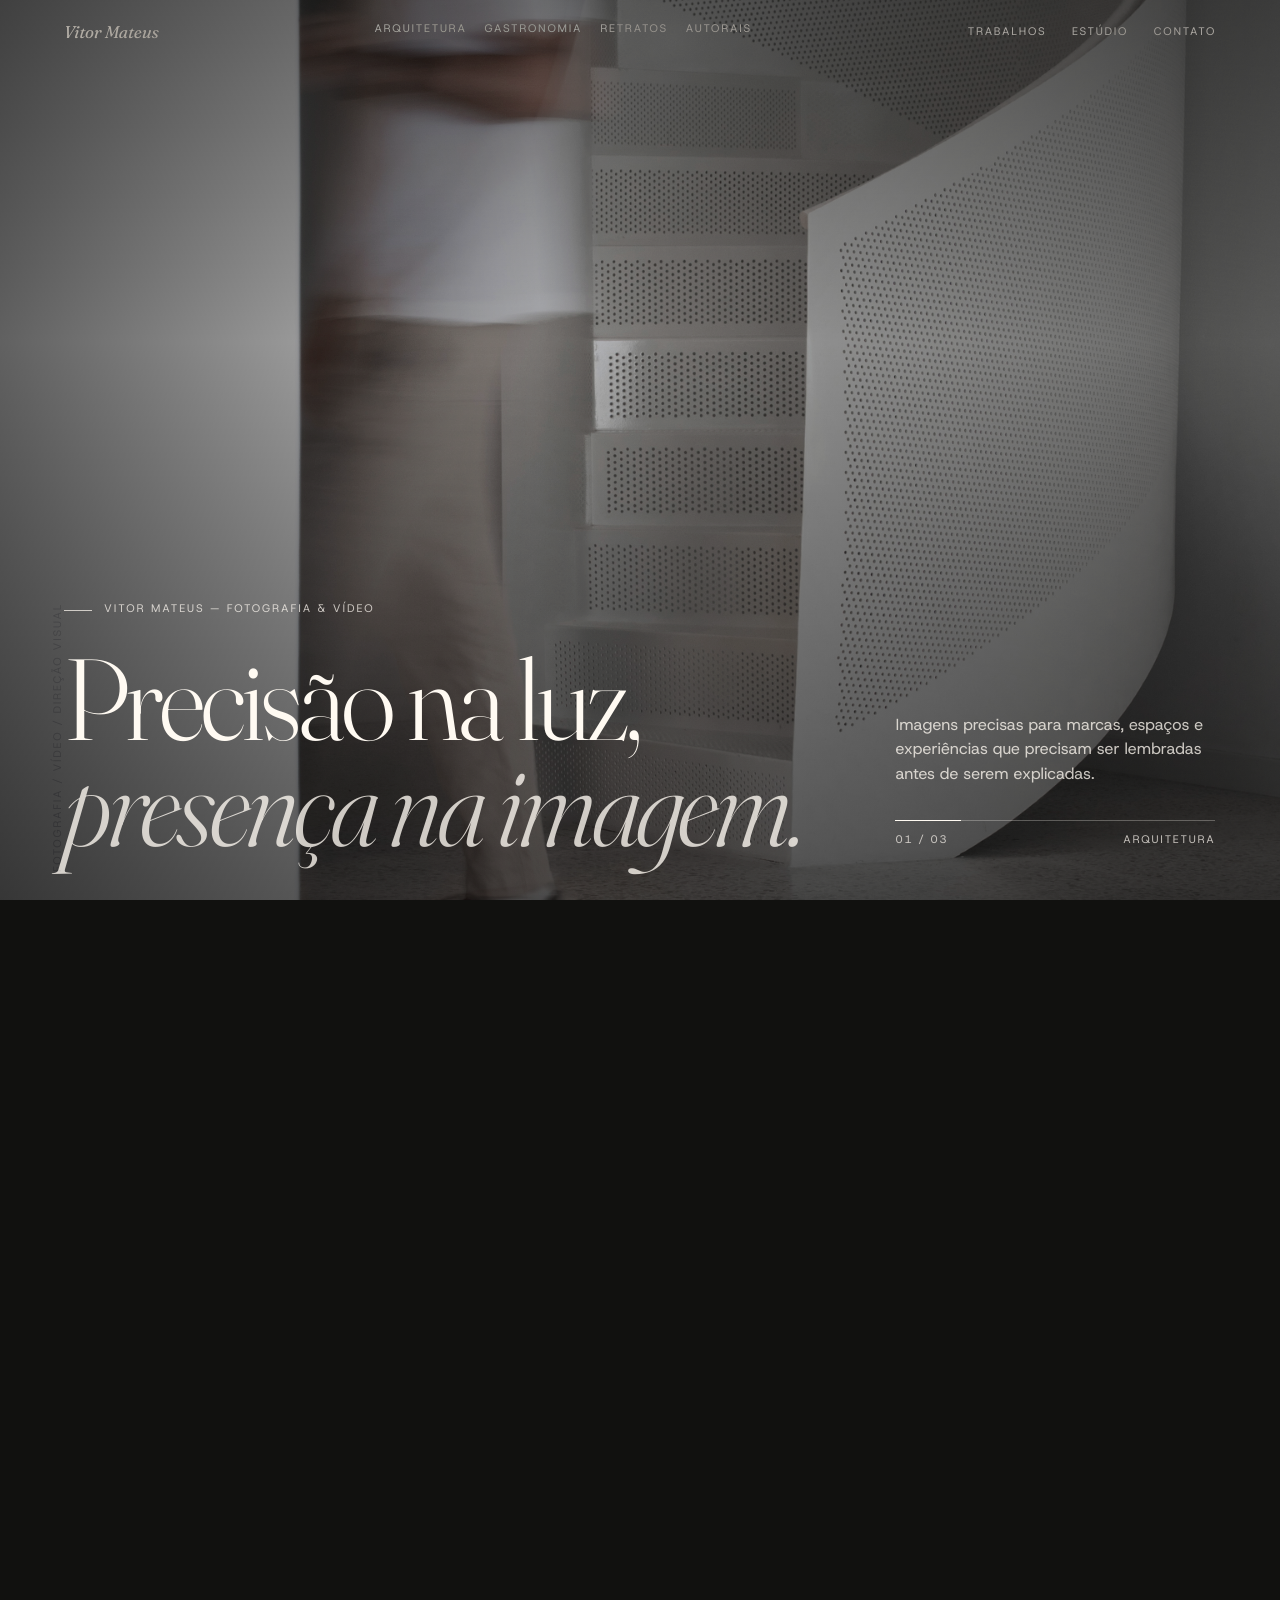
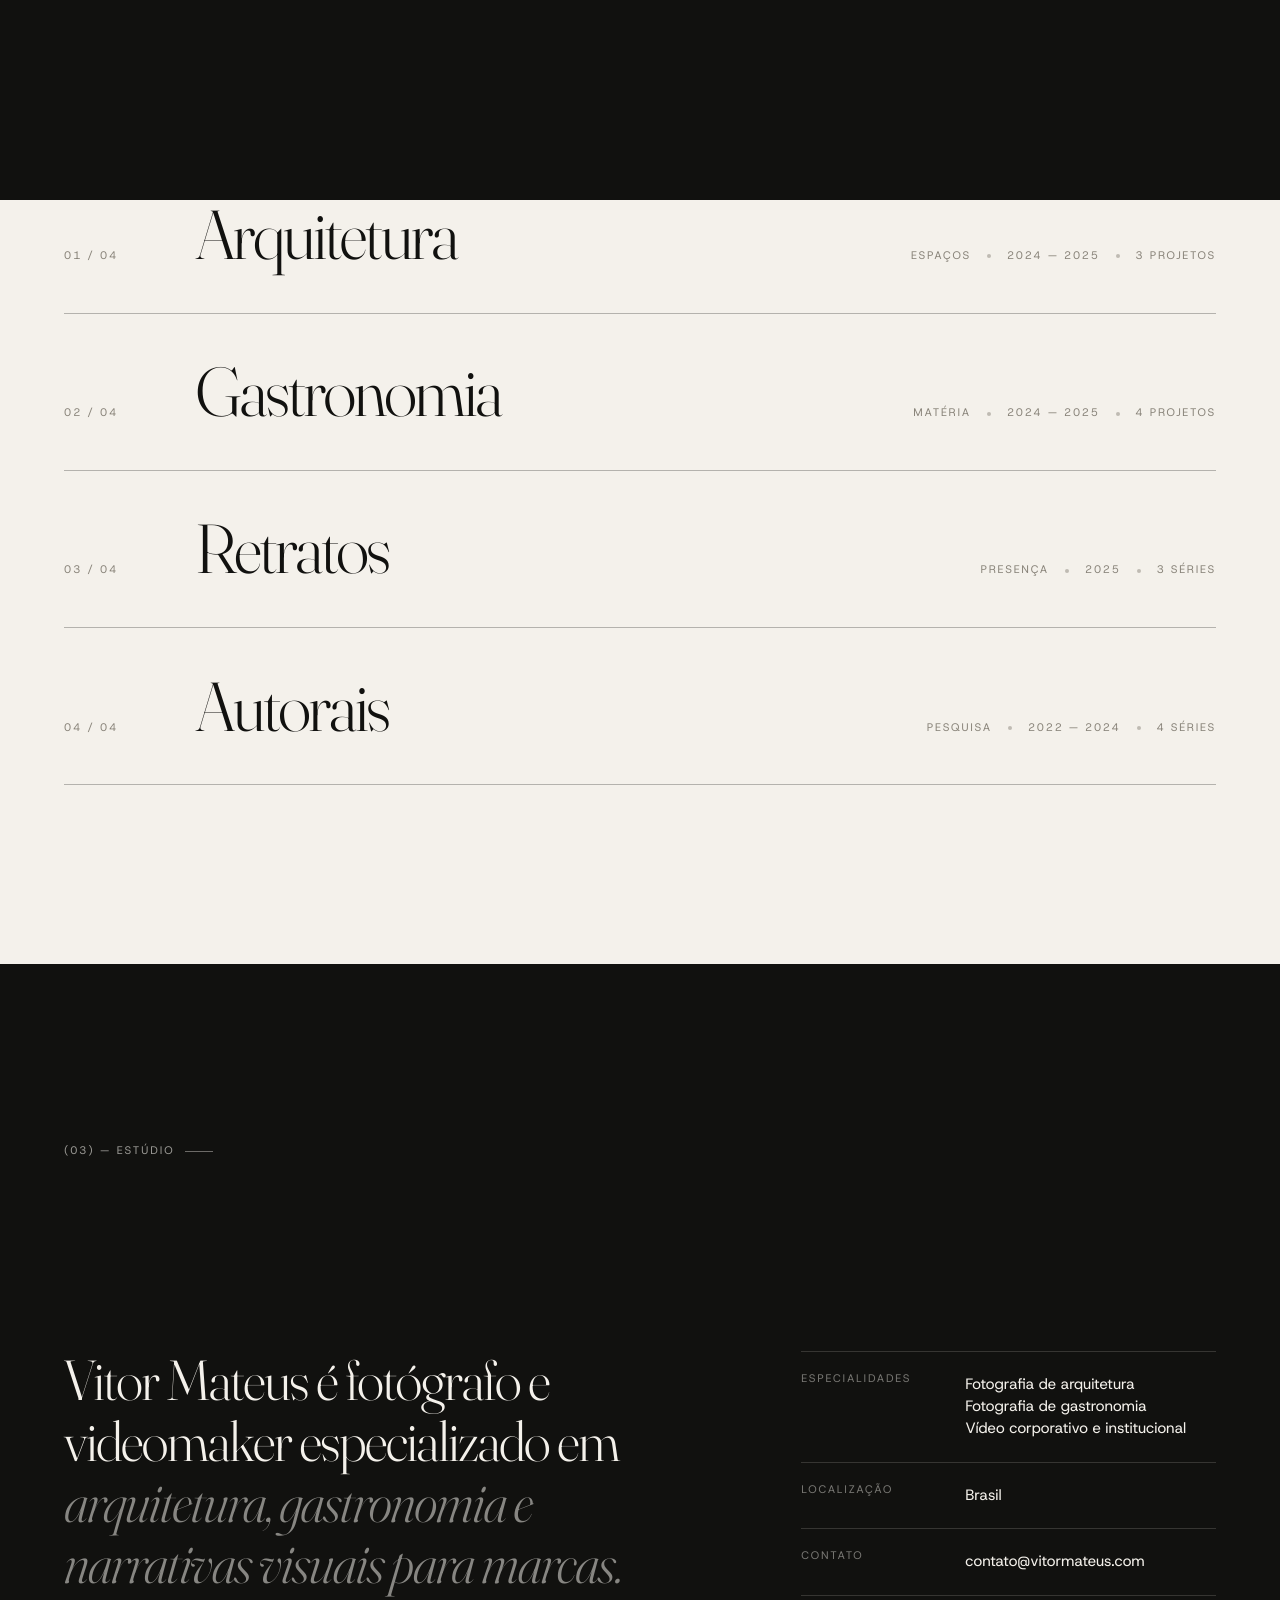
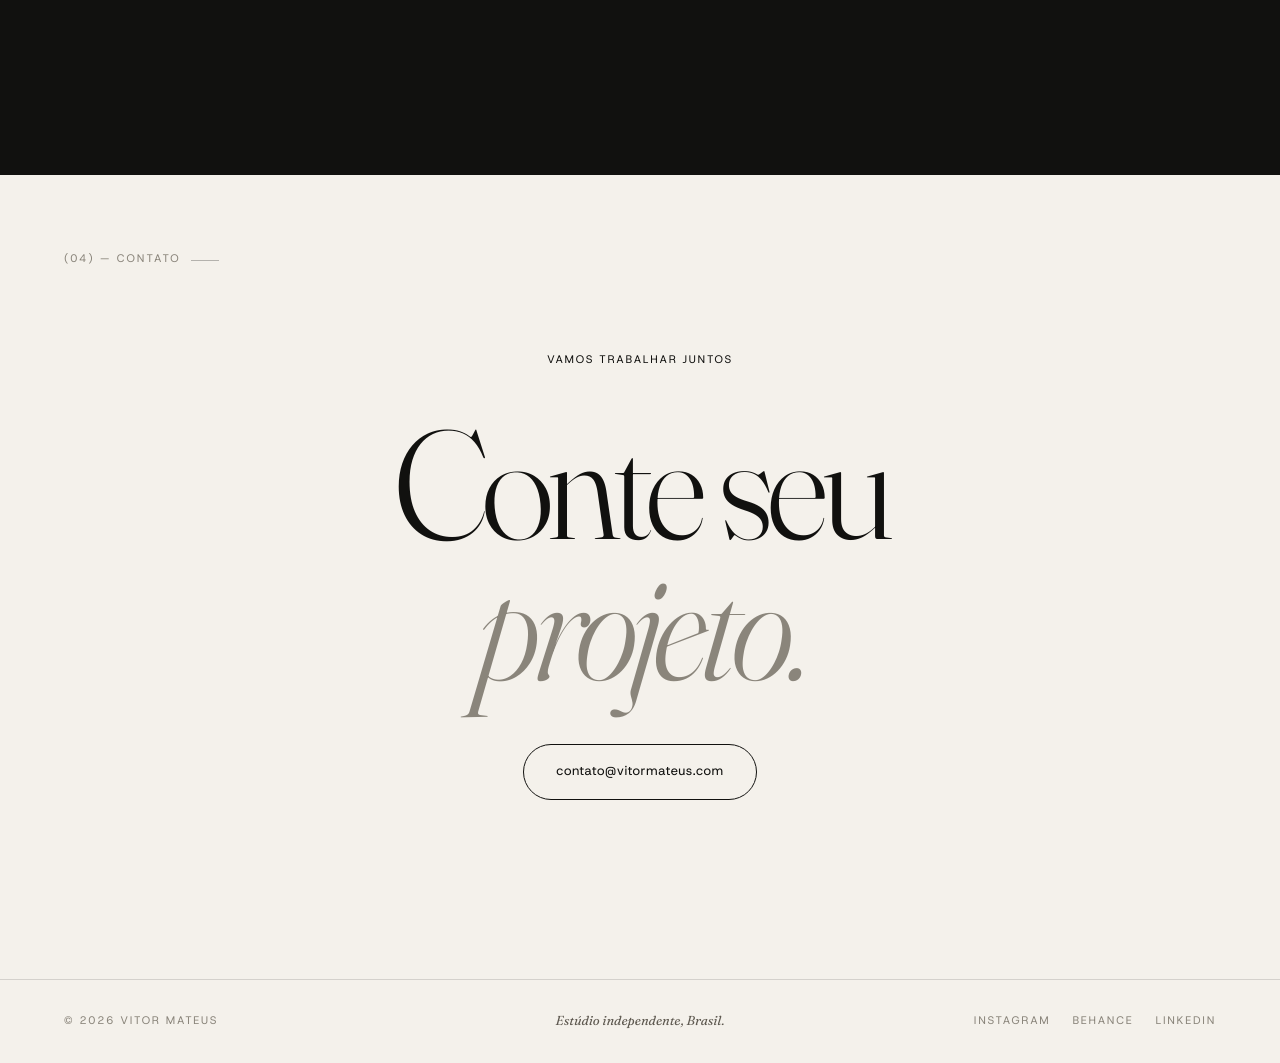
==== commit 9ab15896: "alteracoes estilo Studio Ahremark" ====
--- a/index.html
+++ b/index.html
@@ -7,7 +7,7 @@
   <title>Vitor Mateus - Fotografia & Vídeo</title>
   <link rel="preconnect" href="https://fonts.googleapis.com" />
   <link rel="preconnect" href="https://fonts.gstatic.com" crossorigin />
-  <link href="https://fonts.googleapis.com/css2?family=Host+Grotesk:ital,wght@0,300..800;1,300..800&display=swap" rel="stylesheet" />
+  <link href="https://fonts.googleapis.com/css2?family=Host+Grotesk:ital,wght@0,300..800;1,300..800&family=Fraunces:ital,opsz,wght@0,9..144,300..600;1,9..144,300..600&display=swap" rel="stylesheet" />
   <style>
     *, *::before, *::after { box-sizing: border-box; }
     * { margin: 0; }
@@ -17,12 +17,15 @@
       --paper: #f4f1eb;
       --paper-soft: #ebe7de;
       --muted: #8a857b;
-      --line: rgba(17, 17, 15, 0.15);
+      --muted-2: #5e5950;
+      --line: rgba(17, 17, 15, 0.14);
+      --line-strong: rgba(17, 17, 15, 0.28);
       --white: #fffaf2;
-      --max: 1680px;
-      --side: clamp(20px, 4vw, 64px);
+      --max: 1440px;
+      --side: clamp(24px, 5vw, 88px);
       --sans: "Host Grotesk", "Helvetica Neue", Arial, sans-serif;
-      --display: "Host Grotesk", "Helvetica Neue", Arial, sans-serif;
+      --serif: "Fraunces", "Times New Roman", Georgia, serif;
+      --display: "Fraunces", "Times New Roman", Georgia, serif;
     }
 
     html {
@@ -77,23 +80,44 @@
       grid-template-columns: auto 1fr auto;
       align-items: center;
       gap: 24px;
-      padding: 24px var(--side);
+      padding: 22px var(--side);
       color: var(--white);
       mix-blend-mode: difference;
     }
 
-    .brand,
+    .site-header.is-stuck {
+      background: color-mix(in srgb, var(--paper) 92%, transparent);
+      backdrop-filter: blur(20px);
+      -webkit-backdrop-filter: blur(20px);
+      mix-blend-mode: normal;
+      color: var(--ink);
+      border-bottom: 1px solid var(--line);
+      padding-top: 16px;
+      padding-bottom: 16px;
+      transition: background 320ms ease, padding 320ms ease;
+    }
+
     .header-note,
     .nav-link,
     .menu-toggle,
     .meta,
-    .section-kicker,
     .project-number,
     .filter-button,
     .contact-label {
       font-size: 11px;
-      letter-spacing: 0.14em;
+      letter-spacing: 0.16em;
       text-transform: uppercase;
+      line-height: 1;
+    }
+
+    .section-kicker {
+      font-family: var(--serif);
+      font-size: 14px;
+      font-style: italic;
+      font-weight: 400;
+      letter-spacing: 0;
+      text-transform: none;
+      color: var(--muted-2);
       line-height: 1;
     }
 
@@ -103,7 +127,16 @@
       background: transparent;
     }
 
-    .brand { justify-self: start; }
+    .brand {
+      justify-self: start;
+      font-family: var(--serif);
+      font-size: 17px;
+      font-style: italic;
+      font-weight: 400;
+      letter-spacing: -0.01em;
+      text-transform: none;
+      line-height: 1;
+    }
     .header-note {
       position: fixed;
       left: var(--side);
@@ -187,11 +220,12 @@
     .mobile-menu.is-open { transform: translateY(0); }
 
     .mobile-menu a {
-      font-family: var(--display);
-      font-size: clamp(46px, 18vw, 92px);
-      font-weight: 500;
-      line-height: 0.9;
-      letter-spacing: -0.075em;
+      font-family: var(--serif);
+      font-size: clamp(40px, 14vw, 84px);
+      font-weight: 300;
+      line-height: 1;
+      letter-spacing: -0.035em;
+      font-variation-settings: "opsz" 144;
     }
 
     .menu-close {
@@ -263,17 +297,38 @@
 
     .hero-title {
       max-width: 1140px;
-      font-family: var(--display);
-      font-size: 120px;
-      font-weight: 500;
-      line-height: 0.82;
-      letter-spacing: -0.095em;
-    }
-
-    .hero-title span {
+      font-family: var(--serif);
+      font-size: clamp(56px, 9vw, 148px);
+      font-weight: 300;
+      line-height: 0.92;
+      letter-spacing: -0.035em;
+      font-variation-settings: "opsz" 144;
+    }
+
+    .hero-title em {
       display: block;
-      padding-left: .28em;
       font-style: italic;
+      font-weight: 300;
+      color: rgba(255, 250, 242, 0.78);
+    }
+
+    .hero-eyebrow {
+      display: inline-flex;
+      align-items: center;
+      gap: 12px;
+      margin-bottom: 28px;
+      font-family: var(--sans);
+      font-size: 11px;
+      letter-spacing: 0.18em;
+      text-transform: uppercase;
+      color: rgba(255, 250, 242, 0.72);
+    }
+
+    .hero-eyebrow::before {
+      content: "";
+      width: 28px;
+      height: 1px;
+      background: currentColor;
     }
 
     .hero-aside {
@@ -344,164 +399,222 @@
 
     .intro {
       display: grid;
-      grid-template-columns: .36fr 1fr;
-      gap: clamp(40px, 8vw, 150px);
-      padding: clamp(86px, 12vw, 168px) var(--side);
+      grid-template-columns: .32fr 1fr;
+      gap: clamp(40px, 7vw, 130px);
+      padding: clamp(120px, 14vw, 200px) var(--side) clamp(80px, 9vw, 130px);
       max-width: var(--max);
       margin: 0 auto;
+      align-items: start;
+    }
+
+    .intro-aside {
+      position: sticky;
+      top: 110px;
+      display: grid;
+      gap: 22px;
+    }
+
+    .intro-num {
+      display: inline-flex;
+      align-items: center;
+      gap: 10px;
+      font-size: 11px;
+      letter-spacing: 0.18em;
+      text-transform: uppercase;
+      color: var(--muted);
+    }
+
+    .intro-num::after {
+      content: "";
+      width: 28px;
+      height: 1px;
+      background: var(--line-strong);
     }
 
     .intro-text {
-      max-width: 950px;
-      font-family: var(--display);
-      font-size: clamp(34px, 5vw, 84px);
-      font-weight: 450;
-      line-height: .94;
-      letter-spacing: -0.07em;
+      max-width: 1000px;
+      font-family: var(--serif);
+      font-size: clamp(32px, 4.6vw, 64px);
+      font-weight: 300;
+      line-height: 1.05;
+      letter-spacing: -0.025em;
+      font-variation-settings: "opsz" 144;
     }
 
     .intro-text em {
-      color: var(--muted);
+      color: var(--muted-2);
       font-style: italic;
     }
 
     .intro-small {
-      max-width: 320px;
-      color: var(--muted);
-      align-self: end;
+      max-width: 360px;
+      color: var(--muted-2);
+      font-size: 15px;
+      line-height: 1.65;
+      margin-top: clamp(36px, 4vw, 56px);
     }
 
     .works {
-      padding: 0 var(--side) clamp(88px, 10vw, 150px);
+      padding: 0 var(--side) clamp(120px, 14vw, 180px);
       max-width: var(--max);
       margin: 0 auto;
     }
 
     .works-head {
       display: grid;
-      grid-template-columns: auto 1fr auto;
-      align-items: end;
-      gap: 32px;
-      padding: 28px 0 44px;
-      border-top: 1px solid var(--line);
-      margin-bottom: 28px;
-    }
-
-    .works-head .section-kicker { padding-top: 18px; }
+      grid-template-columns: .32fr 1fr;
+      gap: clamp(40px, 7vw, 130px);
+      align-items: start;
+      padding: clamp(48px, 6vw, 88px) 0 clamp(56px, 6vw, 80px);
+      border-top: 1px solid var(--line-strong);
+    }
+
+    .works-num {
+      display: inline-flex;
+      align-items: center;
+      gap: 10px;
+      font-size: 11px;
+      letter-spacing: 0.18em;
+      text-transform: uppercase;
+      color: var(--muted);
+    }
+
+    .works-num::after {
+      content: "";
+      width: 28px;
+      height: 1px;
+      background: var(--line-strong);
+    }
 
     .works-headline {
-      justify-self: center;
-      max-width: 620px;
-      font-family: var(--display);
-      font-size: clamp(22px, 2.4vw, 34px);
-      font-weight: 500;
-      letter-spacing: -0.03em;
+      max-width: 920px;
+      font-family: var(--serif);
+      font-size: clamp(28px, 3.4vw, 46px);
+      font-weight: 300;
+      letter-spacing: -0.02em;
       line-height: 1.1;
-      text-align: center;
-    }
-
-    .view-note { color: var(--muted); text-align: right; }
-
-    .category-rail {
+      font-variation-settings: "opsz" 144;
+    }
+
+    .works-headline em { font-style: italic; color: var(--muted-2); }
+
+    .view-note { display: none; }
+
+    /* ─── Works Index — editorial list ─── */
+    .works-list {
+      display: grid;
+      gap: 0;
+      border-top: 1px solid var(--line-strong);
+    }
+
+    .work-row {
+      position: relative;
+      display: grid;
+      grid-template-columns: 80px minmax(0, 1fr) auto;
+      gap: clamp(20px, 4vw, 60px);
+      align-items: baseline;
+      padding: clamp(30px, 3.4vw, 48px) 0;
+      border-bottom: 1px solid var(--line-strong);
+      color: var(--ink);
+      text-decoration: none;
+      transition: padding-left 480ms cubic-bezier(.2,.7,.2,1);
+    }
+
+    .work-row__index {
+      font-family: var(--sans);
+      font-size: 11px;
+      letter-spacing: 0.18em;
+      text-transform: uppercase;
+      color: var(--muted);
+      font-variant-numeric: tabular-nums;
+      transition: color 320ms ease;
+    }
+
+    .work-row__title {
+      font-family: var(--serif);
+      font-size: clamp(38px, 5.4vw, 96px);
+      font-weight: 300;
+      line-height: 1;
+      letter-spacing: -0.035em;
+      font-variation-settings: "opsz" 144;
+      transition: transform 540ms cubic-bezier(.2,.7,.2,1), font-style 320ms ease, color 320ms ease;
+    }
+
+    .work-row__meta {
       display: flex;
-      gap: 10px;
-      height: clamp(440px, 62vh, 640px);
-      width: 100%;
-    }
-
-    .cat-panel {
-      position: relative;
-      flex: 1 1 0;
-      min-width: 0;
-      overflow: hidden;
-      background: var(--ink);
-      color: var(--paper);
-      text-decoration: none;
-      transition: flex-grow 720ms cubic-bezier(.2,.7,.2,1);
-      cursor: pointer;
-    }
-
-    .cat-bg {
-      position: absolute;
-      inset: 0;
-      background-image: var(--cat-img);
-      background-size: cover;
-      background-position: center;
-      filter: brightness(.55) saturate(.95);
-      transform: scale(1.04);
-      transition: filter 600ms ease, transform 900ms cubic-bezier(.2,.7,.2,1);
-    }
-
-    .cat-panel::after {
+      align-items: center;
+      gap: 16px;
+      font-size: 11px;
+      letter-spacing: 0.16em;
+      text-transform: uppercase;
+      color: var(--muted);
+      font-variant-numeric: tabular-nums;
+    }
+
+    .work-row__meta span:not(:last-child)::after {
+      content: "";
+      display: inline-block;
+      width: 4px;
+      height: 4px;
+      margin-left: 16px;
+      background: currentColor;
+      border-radius: 50%;
+      opacity: 0.5;
+      vertical-align: middle;
+    }
+
+    /* Underline of row on hover */
+    .work-row::before {
       content: "";
       position: absolute;
-      inset: 0;
-      background: linear-gradient(180deg, rgba(0,0,0,.15) 0%, rgba(0,0,0,.55) 100%);
+      left: 0;
+      bottom: -1px;
+      width: 0;
+      height: 1px;
+      background: var(--ink);
+      transition: width 760ms cubic-bezier(.2,.7,.2,1);
+    }
+
+    .work-row:hover::before { width: 100%; }
+
+    .work-row:hover .work-row__title {
+      font-style: italic;
+      color: var(--muted-2);
+    }
+
+    .work-row:hover .work-row__index { color: var(--ink); }
+
+    /* Floating preview that follows cursor */
+    .work-preview {
+      position: fixed;
+      top: 0;
+      left: 0;
+      z-index: 80;
+      width: clamp(260px, 26vw, 380px);
+      height: clamp(340px, 32vw, 460px);
+      overflow: hidden;
       pointer-events: none;
-    }
-
-    .cat-num {
-      position: absolute;
-      top: 22px;
-      left: 50%;
-      transform: translateX(-50%);
-      z-index: 3;
-      min-width: 36px;
-      padding: 4px 10px;
-      border: 1px solid rgba(255,255,255,.5);
-      border-radius: 999px;
-      font-size: 11px;
-      letter-spacing: 0.14em;
-      text-align: center;
-    }
-
-    .cat-body {
-      position: absolute;
-      left: 0;
-      right: 0;
-      bottom: 36px;
-      z-index: 3;
-      padding: 0 22px;
-      text-align: center;
-      display: grid;
-      gap: 14px;
-      justify-items: center;
-    }
-
-    .cat-title {
-      font-family: var(--display);
-      font-size: clamp(20px, 1.8vw, 28px);
-      font-weight: 500;
-      letter-spacing: 0.02em;
-      text-transform: uppercase;
-      white-space: nowrap;
-    }
-
-    .cat-copy {
-      max-width: 420px;
-      font-size: 14px;
-      line-height: 1.55;
-      color: rgba(255,255,255,.82);
       opacity: 0;
-      transform: translateY(8px);
-      transition: opacity 380ms ease 80ms, transform 420ms ease 80ms;
-    }
-
-    .cat-cta {
-      color: var(--paper);
-      border-bottom: 1px solid rgba(255,255,255,.55);
-      padding-bottom: 4px;
+      transform: translate(-50%, -50%) scale(0.96);
+      transition: opacity 320ms ease, transform 520ms cubic-bezier(.2,.7,.2,1);
+      will-change: transform, opacity;
+      background: var(--paper-soft);
+    }
+
+    .work-preview.is-active {
+      opacity: 1;
+      transform: translate(-50%, -50%) scale(1);
+    }
+
+    .work-preview img {
+      width: 100%;
+      height: 100%;
+      object-fit: cover;
       opacity: 0;
-      transform: translateY(8px);
-      transition: opacity 380ms ease 160ms, transform 420ms ease 160ms;
-    }
-
-    .category-rail:hover .cat-panel { flex-grow: 0.6; }
-    .category-rail .cat-panel:hover { flex-grow: 3.4; }
-
-    .cat-panel:hover .cat-bg { filter: brightness(.75) saturate(1); transform: scale(1); }
-    .cat-panel:hover .cat-copy,
-    .cat-panel:hover .cat-cta { opacity: 1; transform: translateY(0); }
+      transition: opacity 360ms ease;
+    }
+
+    .work-preview img.is-current { opacity: 1; }
 
     .project {
       display: grid;
@@ -599,26 +712,46 @@
       display: grid;
       grid-template-columns: 1.2fr .8fr;
       gap: clamp(42px, 9vw, 150px);
-      padding: clamp(88px, 12vw, 170px) var(--side);
+      padding: clamp(110px, 14vw, 200px) var(--side);
       background: var(--ink);
       color: var(--paper);
     }
 
+    .about-num {
+      grid-column: 1 / -1;
+      display: inline-flex;
+      align-items: center;
+      gap: 10px;
+      margin-bottom: clamp(40px, 6vw, 80px);
+      font-size: 11px;
+      letter-spacing: 0.18em;
+      text-transform: uppercase;
+      color: rgba(244,241,235,0.6);
+    }
+
+    .about-num::after {
+      content: "";
+      width: 28px;
+      height: 1px;
+      background: rgba(244,241,235,0.4);
+    }
+
     .about-inner {
       display: contents;
     }
 
     .about-text {
       max-width: 900px;
-      font-family: var(--display);
-      font-size: clamp(34px, 5vw, 78px);
-      font-weight: 450;
-      line-height: .94;
-      letter-spacing: -0.07em;
+      font-family: var(--serif);
+      font-size: clamp(30px, 4.4vw, 62px);
+      font-weight: 300;
+      line-height: 1.08;
+      letter-spacing: -0.025em;
+      font-variation-settings: "opsz" 144;
     }
 
     .about-text em {
-      color: rgba(244,241,235,.48);
+      color: rgba(244,241,235,.52);
       font-style: italic;
     }
 
@@ -640,51 +773,85 @@
     .about-row .meta { color: rgba(244,241,235,.45); }
 
     .contact {
-      min-height: 82svh;
+      min-height: 88svh;
       display: grid;
       place-items: center;
-      padding: clamp(80px, 12vw, 160px) var(--side);
+      padding: clamp(100px, 14vw, 200px) var(--side);
       text-align: center;
+      position: relative;
+    }
+
+    .contact-num {
+      position: absolute;
+      top: clamp(40px, 6vw, 80px);
+      left: var(--side);
+      display: inline-flex;
+      align-items: center;
+      gap: 10px;
+      font-size: 11px;
+      letter-spacing: 0.18em;
+      text-transform: uppercase;
+      color: var(--muted);
+    }
+
+    .contact-num::after {
+      content: "";
+      width: 28px;
+      height: 1px;
+      background: var(--line-strong);
     }
 
     .contact-box {
       display: grid;
-      gap: 32px;
+      gap: clamp(28px, 4vw, 48px);
       justify-items: center;
     }
 
     .contact-title {
-      font-family: var(--display);
-      font-size: clamp(68px, 14vw, 220px);
-      font-weight: 500;
-      line-height: .82;
-      letter-spacing: -0.095em;
-    }
-
-    .contact-title em { font-style: italic; color: var(--muted); }
+      font-family: var(--serif);
+      font-size: clamp(60px, 12vw, 200px);
+      font-weight: 300;
+      line-height: 0.92;
+      letter-spacing: -0.045em;
+      font-variation-settings: "opsz" 144;
+    }
+
+    .contact-title em { font-style: italic; color: var(--muted); font-weight: 300; }
 
     .contact-email {
       display: inline-flex;
-      min-height: 52px;
+      min-height: 56px;
       align-items: center;
-      padding: 0 28px;
+      padding: 0 32px;
       border: 1px solid var(--ink);
       border-radius: 999px;
-      transition: background 220ms ease, color 220ms ease;
+      transition: background 280ms ease, color 280ms ease, padding 280ms ease;
+      font-size: 13px;
+      letter-spacing: 0.04em;
     }
 
     .contact-email:hover {
       background: var(--ink);
       color: var(--paper);
+      padding: 0 38px;
     }
 
     footer {
-      display: flex;
-      justify-content: space-between;
+      display: grid;
+      grid-template-columns: 1fr auto 1fr;
       gap: 24px;
-      padding: 28px var(--side);
+      align-items: center;
+      padding: 32px var(--side);
       border-top: 1px solid var(--line);
       color: var(--muted);
+    }
+
+    .footer-center {
+      font-family: var(--serif);
+      font-size: 13px;
+      font-style: italic;
+      color: var(--muted-2);
+      text-align: center;
     }
 
     .social {
@@ -763,23 +930,25 @@
 
       .hero-aside { max-width: 420px; }
       .hero-links { display: none; }
-      .works-head { grid-template-columns: 1fr; align-items: start; gap: 14px; }
+      .works-head { grid-template-columns: 1fr; align-items: start; gap: 24px; padding: 40px 0 28px; }
       .works-headline { justify-self: start; text-align: left; }
-      .view-note { text-align: left; }
+      .intro-aside { position: static; }
       .project-info { position: static; min-height: auto; }
       .project-copy { max-width: 520px; }
 
-      .category-rail {
-        flex-direction: column;
-        height: auto;
-        gap: 8px;
+      .work-row {
+        grid-template-columns: auto 1fr;
+        gap: 14px 16px;
+        padding: 26px 0;
       }
-      .cat-panel { height: 180px; }
-      .category-rail:hover .cat-panel { flex-grow: 1; }
-      .category-rail .cat-panel:hover { flex-grow: 1; }
-      .cat-panel .cat-copy { opacity: 1; transform: none; max-width: 90%; }
-      .cat-panel .cat-cta { opacity: 1; transform: none; }
-      .cat-body { bottom: 22px; }
+      .work-row__title {
+        grid-column: 1 / -1;
+        font-size: clamp(40px, 12vw, 64px);
+      }
+      .work-row__meta {
+        grid-column: 1 / -1;
+        gap: 12px;
+      }
     }
 
     @media (max-width: 680px) {
@@ -798,7 +967,8 @@
 
       .project-grid { gap: 8px; }
       .about-row { grid-template-columns: 1fr; gap: 8px; }
-      footer { flex-direction: column; }
+      footer { grid-template-columns: 1fr; gap: 12px; text-align: left; }
+      .footer-center { text-align: left; }
       .social { justify-content: flex-start; }
     }
 
@@ -825,7 +995,8 @@
       <a class="nav-link" href="autoriais.html">Autorais</a>
     </nav>
     <nav class="desktop-nav" aria-label="Navegação principal">
-      <a class="nav-link" href="#sobre">Sobre</a>
+      <a class="nav-link" href="#trabalhos">Trabalhos</a>
+      <a class="nav-link" href="#sobre">Estúdio</a>
       <a class="nav-link" href="#contato">Contato</a>
     </nav>
     <button class="menu-toggle" type="button" aria-controls="mobileMenu" aria-expanded="false">Menu</button>
@@ -851,7 +1022,10 @@
         <div class="hero-slide" data-title="Retratos"><img src="assets/retratos/kenji/kenji-03.jpg" alt="" /></div>
       </div>
       <div class="hero-content">
-        <h1 class="hero-title">Vitor<span>Mateus</span></h1>
+        <div class="hero-title-wrap">
+          <span class="hero-eyebrow">Vitor Mateus — Fotografia &amp; Vídeo</span>
+          <h1 class="hero-title">Precisão na luz, <em>presença na imagem.</em></h1>
+        </div>
         <div class="hero-aside">
           <p class="hero-copy">Imagens precisas para marcas, espaços e experiências que precisam ser lembradas antes de serem explicadas.</p>
           <div class="hero-controls" aria-hidden="true">
@@ -866,7 +1040,10 @@
     </section>
 
     <section class="intro reveal">
-      <p class="section-kicker">Portfólio selecionado</p>
+      <div class="intro-aside">
+        <span class="intro-num">(01) — Estúdio</span>
+        <p class="section-kicker">Manifesto</p>
+      </div>
       <div>
         <p class="intro-text">Direção visual para marcas, espaços e pessoas. <em>Imagens precisas, edição contida, presença.</em></p>
         <p class="intro-small">Quatro territórios, uma mesma linguagem: arquitetura, gastronomia, retratos e autorais. Cada categoria é um ensaio com ritmo próprio.</p>
@@ -875,56 +1052,62 @@
 
     <section class="works" id="trabalhos">
       <div class="works-head">
-        <p class="section-kicker">Trabalhos</p>
-        <p class="works-headline">Quatro territórios, uma <em>mesma direção visual.</em></p>
-        <p class="view-note meta">Passe o mouse para expandir</p>
+        <span class="works-num">(02) — Trabalhos</span>
+        <p class="works-headline">Quatro territórios, uma <em>mesma direção visual</em> — selecionados por matéria, ritmo e silêncio.</p>
       </div>
 
-      <div class="category-rail reveal">
-        <a class="cat-panel" href="arquitetura.html" data-category="arquitetura" style="--cat-img:url('assets/arquitetura/arq-01.jpg')">
-          <span class="cat-bg"></span>
-          <span class="cat-num">01</span>
-          <div class="cat-body">
-            <h2 class="cat-title">Arquitetura</h2>
-            <p class="cat-copy">Linhas limpas, matéria, circulação e silêncio. Leitura de atmosfera, não apenas registro.</p>
-            <span class="cat-cta meta">Ver projetos →</span>
-          </div>
+      <div class="works-list reveal">
+        <a class="work-row" href="arquitetura.html"
+           data-preview="assets/arquitetura/arq-01.jpg,assets/arquitetura/arq-04.jpg,assets/arquitetura/arq-07.jpg">
+          <span class="work-row__index">01 / 04</span>
+          <span class="work-row__title">Arquitetura</span>
+          <span class="work-row__meta">
+            <span>Espaços</span>
+            <span>2024 — 2025</span>
+            <span>3 projetos</span>
+          </span>
         </a>
 
-        <a class="cat-panel" href="gastronomia.html" data-category="gastronomia" style="--cat-img:url('assets/gastronomia/cochicho-cafe/cochicho-cafe-01.jpg')">
-          <span class="cat-bg"></span>
-          <span class="cat-num">02</span>
-          <div class="cat-body">
-            <h2 class="cat-title">Gastronomia</h2>
-            <p class="cat-copy">Direção visual táctil: luz dura quando precisa, cor real, composição gráfica e vontade de chegar perto.</p>
-            <span class="cat-cta meta">Ver projetos →</span>
-          </div>
+        <a class="work-row" href="gastronomia.html"
+           data-preview="assets/gastronomia/cochicho-cafe/cochicho-cafe-01.jpg,assets/gastronomia/caprese/caprese-01.jpg,assets/gastronomia/tagate/tagate-01.jpg,assets/gastronomia/pain-au-chocolat/pain-au-chocolat-01.jpg">
+          <span class="work-row__index">02 / 04</span>
+          <span class="work-row__title">Gastronomia</span>
+          <span class="work-row__meta">
+            <span>Matéria</span>
+            <span>2024 — 2025</span>
+            <span>4 projetos</span>
+          </span>
         </a>
 
-        <a class="cat-panel" href="autorais.html" data-category="autorais" style="--cat-img:url('assets/autorais/waves-03.jpg')">
-          <span class="cat-bg"></span>
-          <span class="cat-num">03</span>
-          <div class="cat-body">
-            <h2 class="cat-title">Autorais</h2>
-            <p class="cat-copy">Respiro no site. Poucas fotos, grandes, com espaço para o visitante ficar nelas.</p>
-            <span class="cat-cta meta">Ver projetos →</span>
-          </div>
+        <a class="work-row" href="retratos.html"
+           data-preview="assets/retratos/kenji/kenji-01.jpg,assets/retratos/kenji/kenji-05.jpg,assets/retratos/kenji/kenji-09.jpg">
+          <span class="work-row__index">03 / 04</span>
+          <span class="work-row__title">Retratos</span>
+          <span class="work-row__meta">
+            <span>Presença</span>
+            <span>2025</span>
+            <span>3 séries</span>
+          </span>
         </a>
 
-        <a class="cat-panel" href="retratos.html" data-category="retratos" style="--cat-img:url('assets/retratos/kenji/kenji-03.jpg')">
-          <span class="cat-bg"></span>
-          <span class="cat-num">04</span>
-          <div class="cat-body">
-            <h2 class="cat-title">Retratos</h2>
-            <p class="cat-copy">Direção contida, luz bem desenhada, edição curta. Premium porque não tenta mostrar tudo de uma vez.</p>
-            <span class="cat-cta meta">Ver projetos →</span>
-          </div>
+        <a class="work-row" href="autoriais.html"
+           data-preview="assets/autorais/waves-03.jpg,assets/autorais/buenos-aires-2022/buenos-aires-01.jpg,assets/autorais/portra-160/portra160-01.jpg,assets/autorais/kodak-gold-200/kodak-gold200-01.jpg">
+          <span class="work-row__index">04 / 04</span>
+          <span class="work-row__title">Autorais</span>
+          <span class="work-row__meta">
+            <span>Pesquisa</span>
+            <span>2022 — 2024</span>
+            <span>4 séries</span>
+          </span>
         </a>
       </div>
+
+      <div class="work-preview" aria-hidden="true" id="workPreview"></div>
     </section>
 
     <section class="about" id="sobre">
       <div class="about-inner">
+        <span class="about-num">(03) — Estúdio</span>
         <p class="about-text reveal">Vitor Mateus é fotógrafo e videomaker especializado em <em>arquitetura, gastronomia e narrativas visuais para marcas.</em></p>
         <div class="about-list reveal">
           <div class="about-row">
@@ -944,6 +1127,7 @@
     </section>
 
     <section class="contact" id="contato">
+      <span class="contact-num">(04) — Contato</span>
       <div class="contact-box reveal">
         <p class="contact-label">Vamos trabalhar juntos</p>
         <h2 class="contact-title">Conte seu<br /><em>projeto.</em></h2>
@@ -954,6 +1138,7 @@
 
   <footer>
     <p class="meta">© 2026 Vitor Mateus</p>
+    <p class="footer-center">Estúdio independente, Brasil.</p>
     <div class="social meta">
       <a href="#">Instagram</a>
       <a href="#">Behance</a>
@@ -1065,6 +1250,84 @@
       }
     });
 
+    // ─── Header sticky state on scroll ───
+    const siteHeader = document.querySelector(".site-header");
+    const onScroll = () => {
+      siteHeader.classList.toggle("is-stuck", window.scrollY > 80);
+    };
+    window.addEventListener("scroll", onScroll, { passive: true });
+    onScroll();
+
+    // ─── Work List Preview (cursor-following thumbnail) ───
+    const workRows = document.querySelectorAll(".work-row");
+    const workPreview = document.getElementById("workPreview");
+    let previewMouseX = 0, previewMouseY = 0;
+    let previewActiveRow = null;
+    let previewCycleId = null;
+    let previewImages = [];
+    let previewIndex = 0;
+
+    const buildPreviewImages = sources => {
+      workPreview.innerHTML = "";
+      previewImages = sources.map((src, idx) => {
+        const img = document.createElement("img");
+        img.src = src;
+        img.loading = "lazy";
+        img.alt = "";
+        if (idx === 0) img.classList.add("is-current");
+        workPreview.appendChild(img);
+        return img;
+      });
+      previewIndex = 0;
+    };
+
+    const cyclePreview = () => {
+      if (previewImages.length < 2) return;
+      previewImages[previewIndex].classList.remove("is-current");
+      previewIndex = (previewIndex + 1) % previewImages.length;
+      previewImages[previewIndex].classList.add("is-current");
+    };
+
+    let previewRaf;
+    const tickPreview = () => {
+      workPreview.style.transform =
+        `translate(calc(${previewMouseX}px - 50%), calc(${previewMouseY}px - 50%)) scale(${workPreview.classList.contains("is-active") ? 1 : 0.96})`;
+      previewRaf = requestAnimationFrame(tickPreview);
+    };
+
+    document.addEventListener("mousemove", e => {
+      previewMouseX = e.clientX;
+      previewMouseY = e.clientY;
+    });
+
+    workRows.forEach(row => {
+      row.addEventListener("mouseenter", () => {
+        const sources = row.dataset.preview.split(",").map(s => s.trim()).filter(Boolean);
+        if (!sources.length) return;
+        previewActiveRow = row;
+        buildPreviewImages(sources);
+        workPreview.classList.add("is-active");
+        if (!previewRaf) tickPreview();
+        clearInterval(previewCycleId);
+        previewCycleId = setInterval(cyclePreview, 1200);
+      });
+
+      row.addEventListener("mouseleave", () => {
+        if (previewActiveRow === row) {
+          workPreview.classList.remove("is-active");
+          previewActiveRow = null;
+          clearInterval(previewCycleId);
+          previewCycleId = null;
+        }
+      });
+    });
+
+    // Hide preview on touch / small screens
+    const noPreview = window.matchMedia("(hover: none), (max-width: 720px)");
+    if (noPreview.matches) {
+      workPreview.style.display = "none";
+    }
+
     // ─── Page Transitions ───
     const pageTransition = document.querySelector(".page-transition");
 
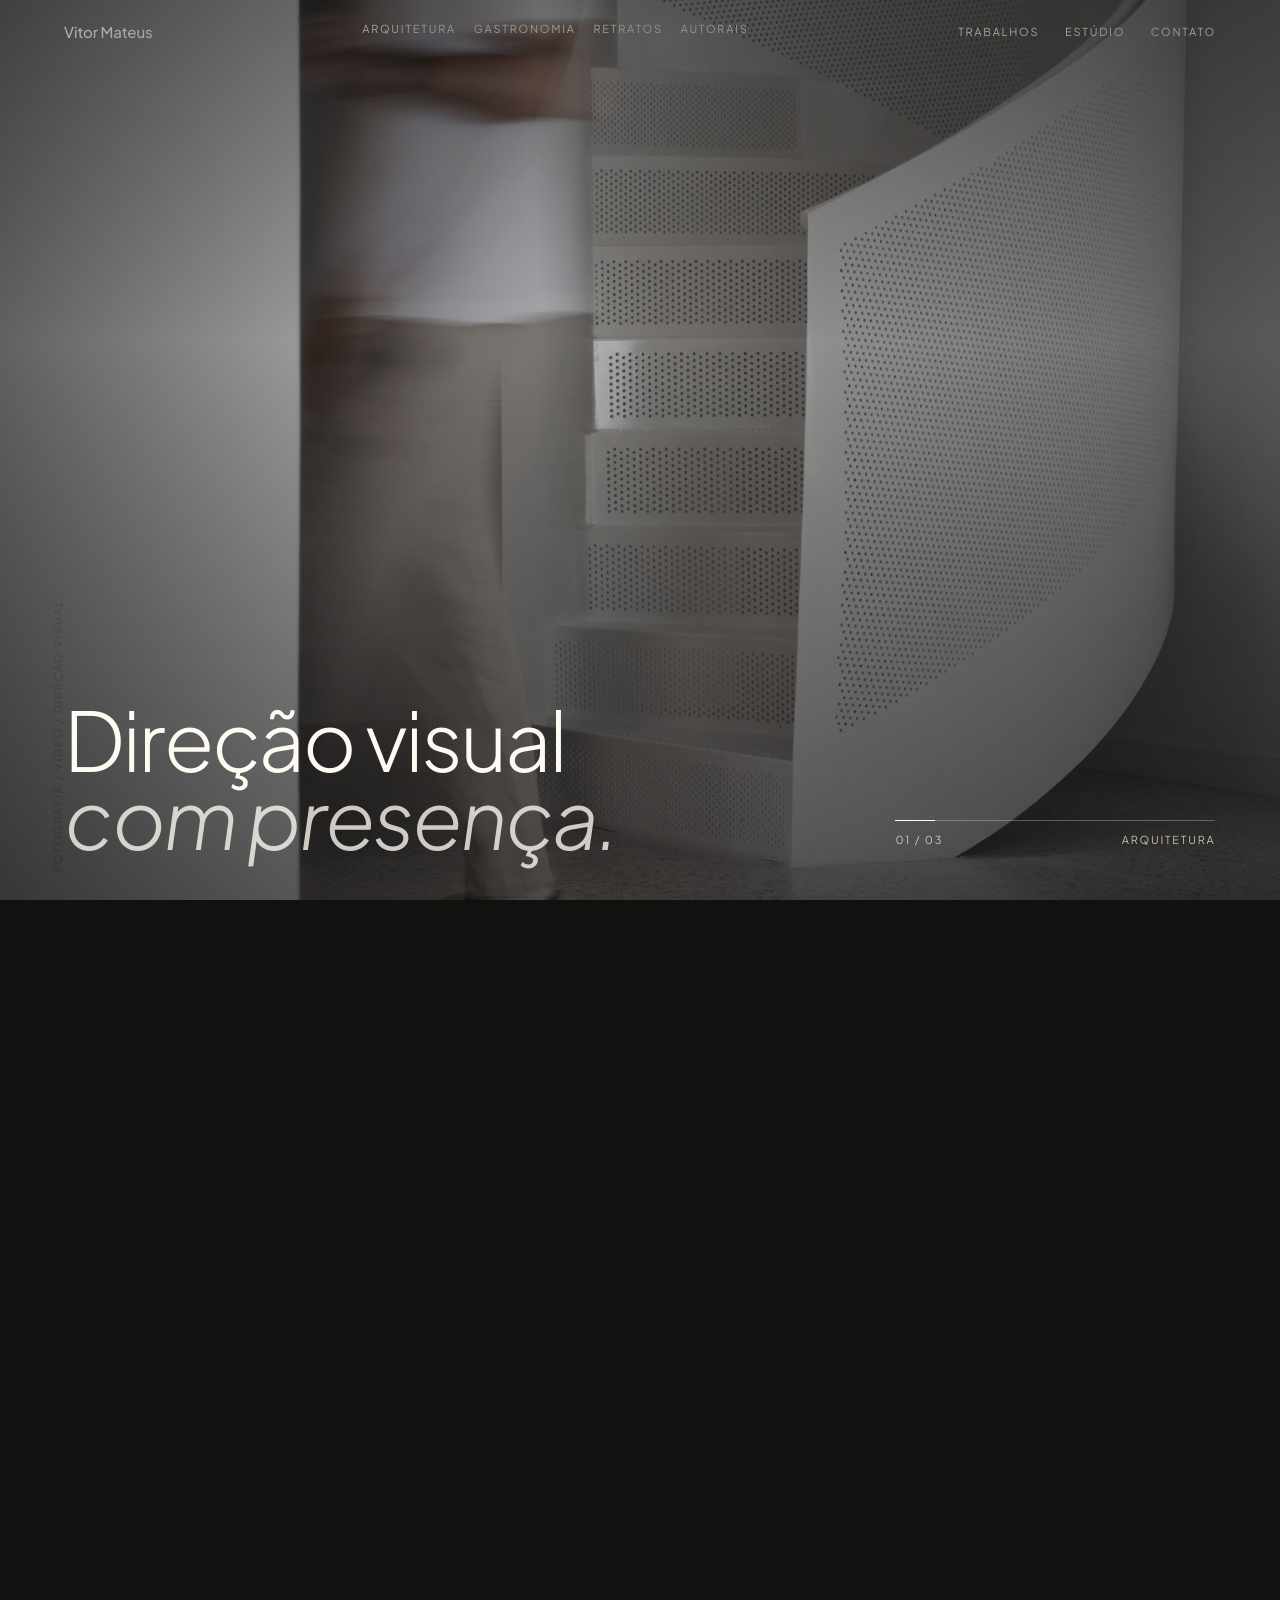
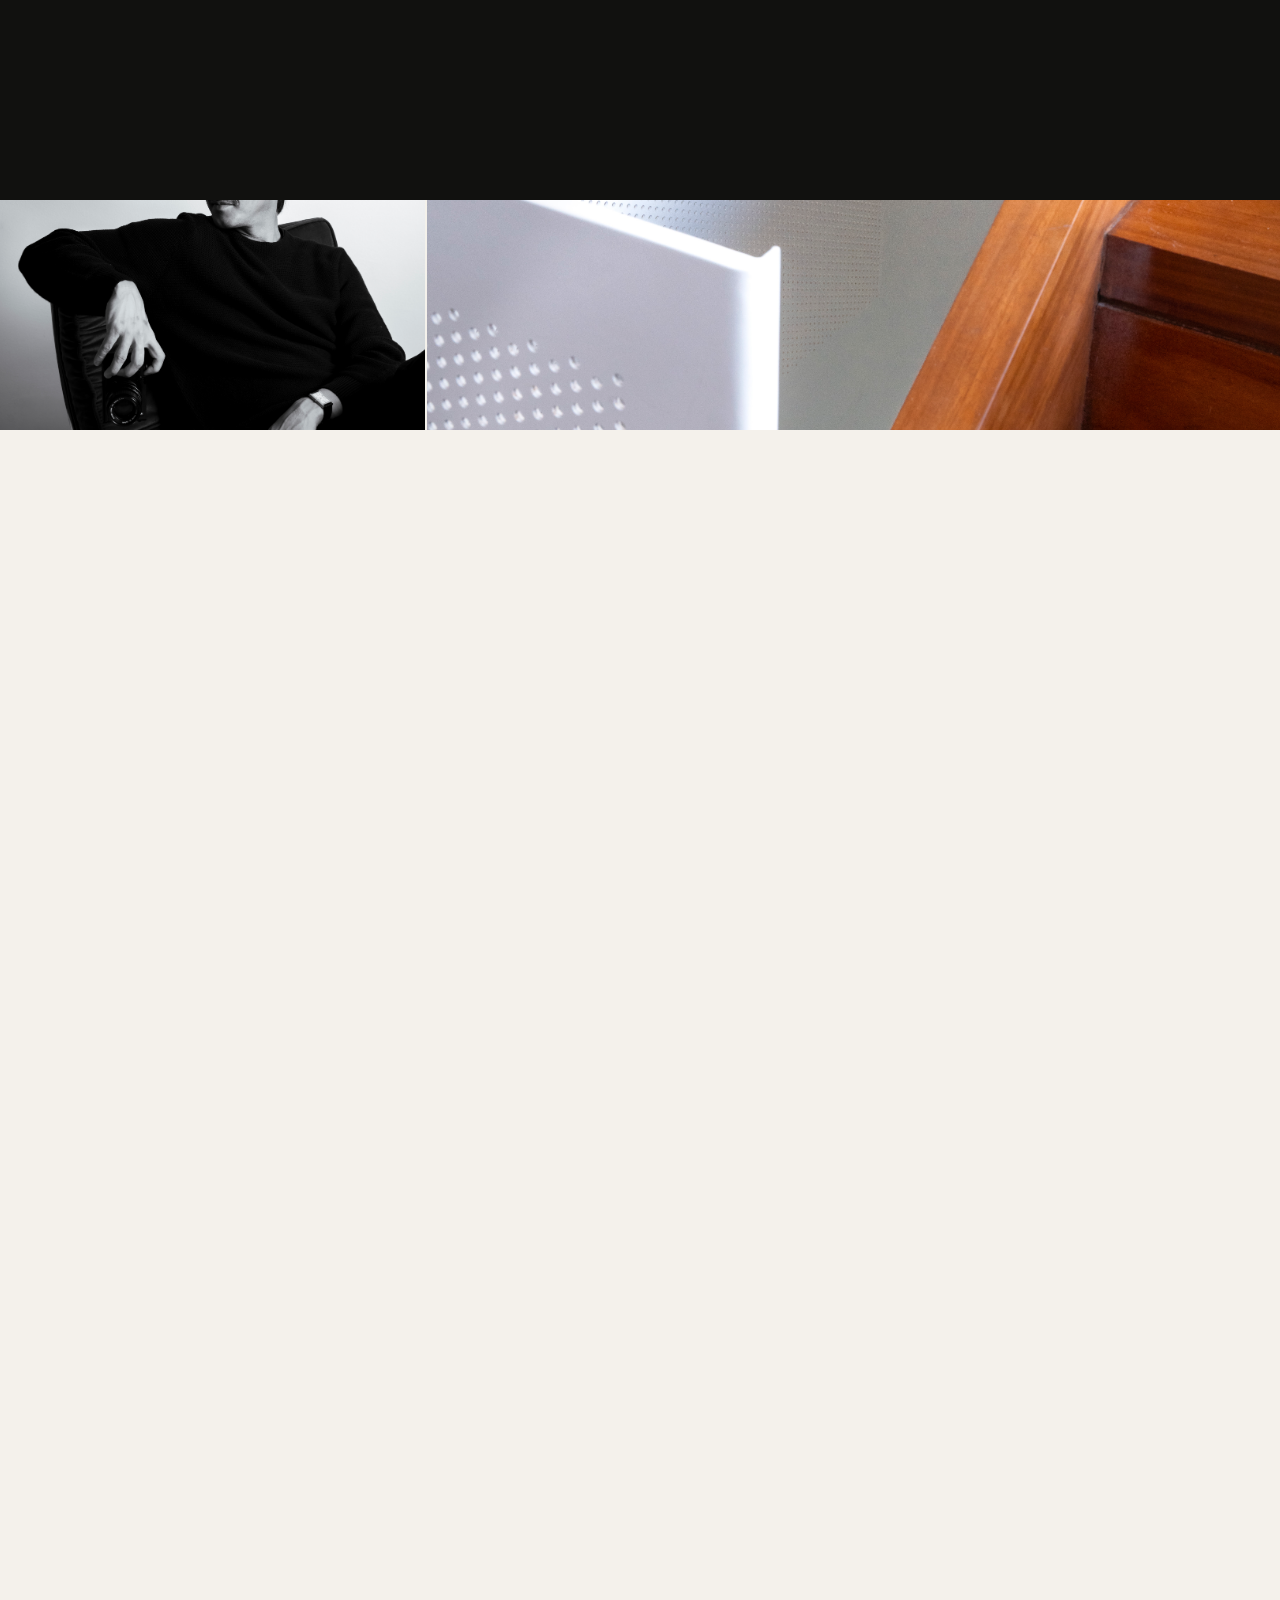
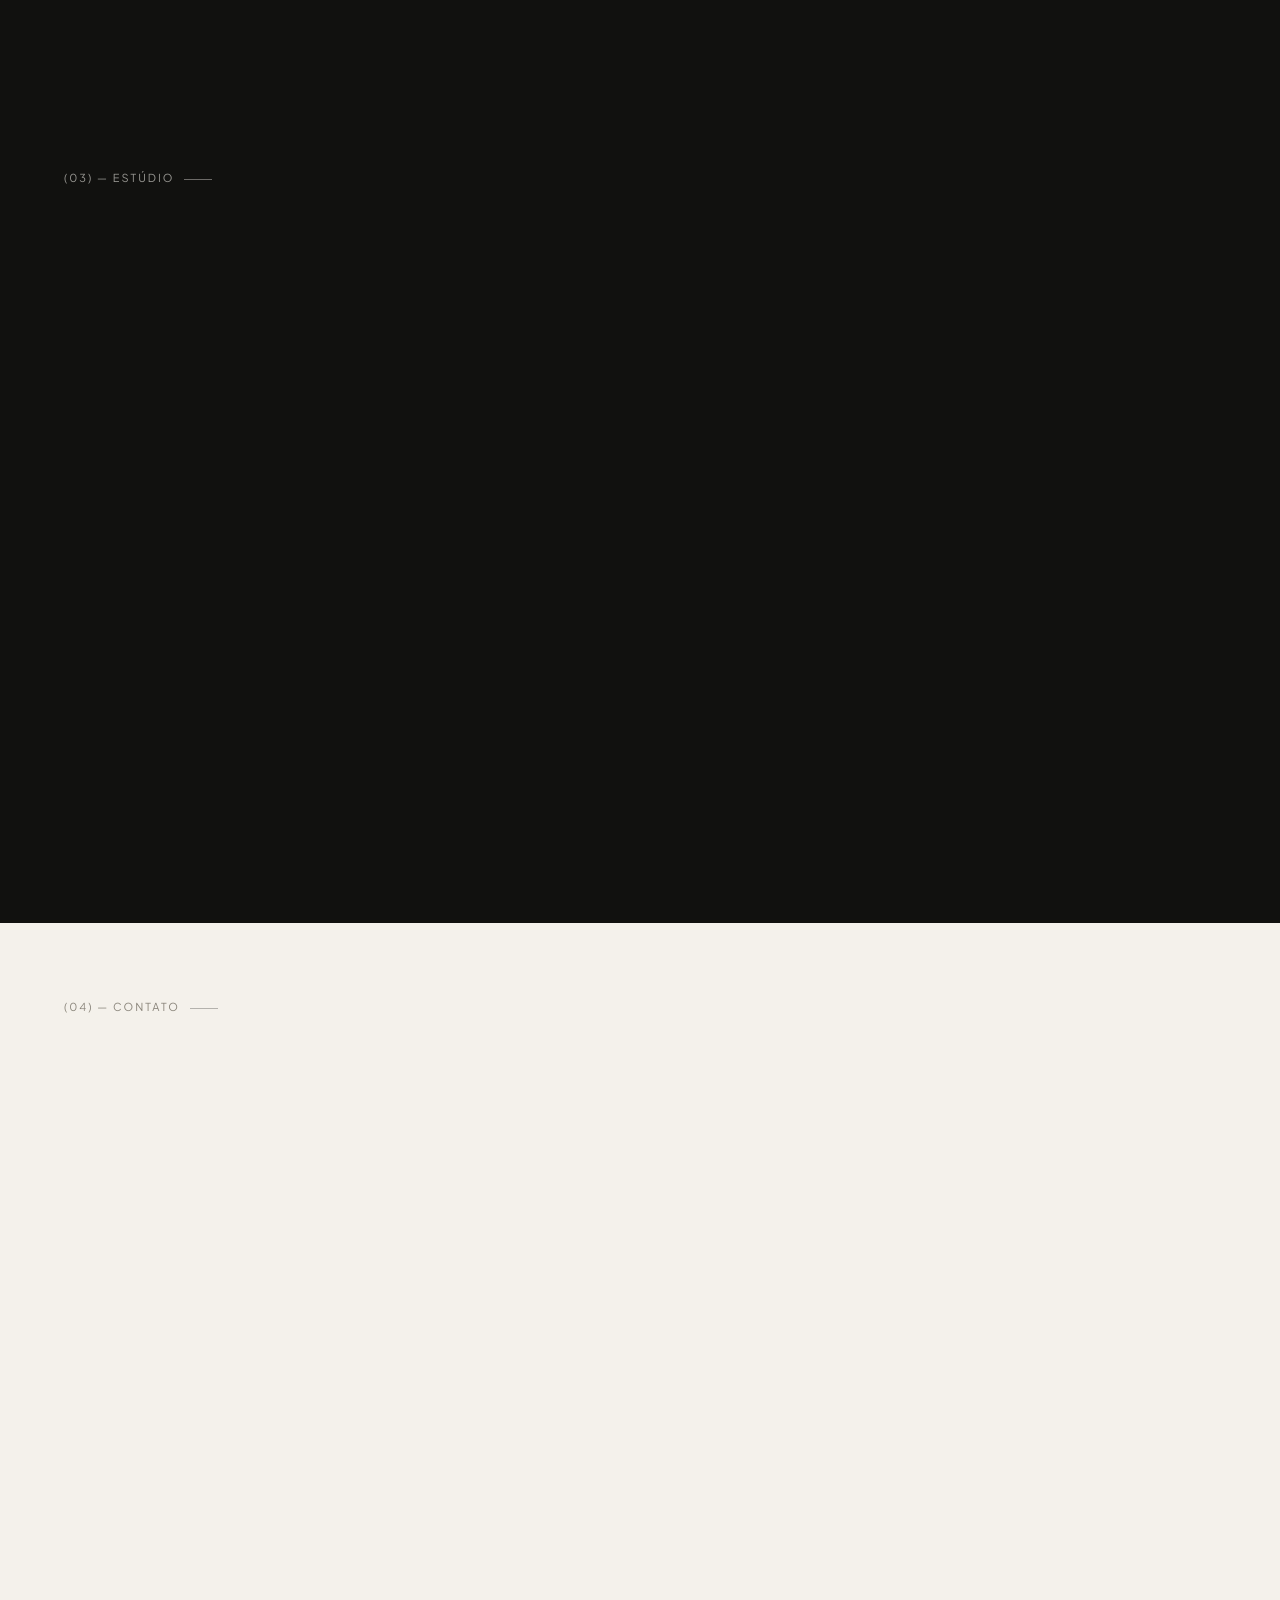
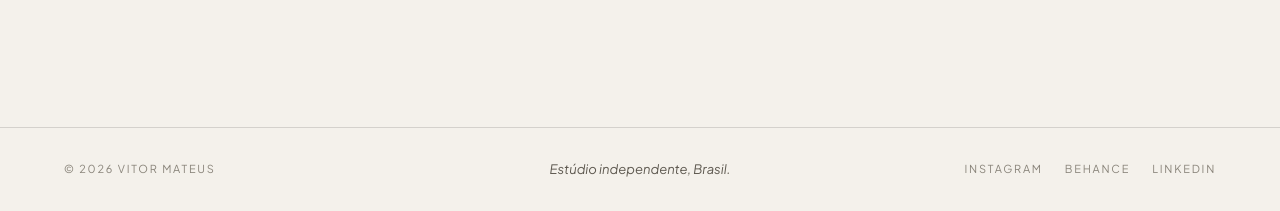
==== commit 03879edd: "alteracoes estilo Studio Ahremark" ====
--- a/index.html
+++ b/index.html
@@ -7,7 +7,7 @@
   <title>Vitor Mateus - Fotografia & Vídeo</title>
   <link rel="preconnect" href="https://fonts.googleapis.com" />
   <link rel="preconnect" href="https://fonts.gstatic.com" crossorigin />
-  <link href="https://fonts.googleapis.com/css2?family=Host+Grotesk:ital,wght@0,300..800;1,300..800&family=Fraunces:ital,opsz,wght@0,9..144,300..600;1,9..144,300..600&display=swap" rel="stylesheet" />
+  <link href="https://fonts.googleapis.com/css2?family=Plus+Jakarta+Sans:ital,wght@0,200..800;1,200..800&display=swap" rel="stylesheet" />
   <style>
     *, *::before, *::after { box-sizing: border-box; }
     * { margin: 0; }
@@ -23,9 +23,9 @@
       --white: #fffaf2;
       --max: 1440px;
       --side: clamp(24px, 5vw, 88px);
-      --sans: "Host Grotesk", "Helvetica Neue", Arial, sans-serif;
-      --serif: "Fraunces", "Times New Roman", Georgia, serif;
-      --display: "Fraunces", "Times New Roman", Georgia, serif;
+      --sans: "Plus Jakarta Sans", "Helvetica Neue", Arial, sans-serif;
+      --serif: "Plus Jakarta Sans", "Helvetica Neue", Arial, sans-serif;
+      --display: "Plus Jakarta Sans", "Helvetica Neue", Arial, sans-serif;
     }
 
     html {
@@ -92,8 +92,8 @@
       mix-blend-mode: normal;
       color: var(--ink);
       border-bottom: 1px solid var(--line);
-      padding-top: 16px;
-      padding-bottom: 16px;
+      padding-top: 14px;
+      padding-bottom: 14px;
       transition: background 320ms ease, padding 320ms ease;
     }
 
@@ -111,11 +111,11 @@
     }
 
     .section-kicker {
-      font-family: var(--serif);
-      font-size: 14px;
+      font-family: var(--sans);
+      font-size: 13px;
       font-style: italic;
       font-weight: 400;
-      letter-spacing: 0;
+      letter-spacing: 0.005em;
       text-transform: none;
       color: var(--muted-2);
       line-height: 1;
@@ -129,11 +129,10 @@
 
     .brand {
       justify-self: start;
-      font-family: var(--serif);
-      font-size: 17px;
-      font-style: italic;
-      font-weight: 400;
-      letter-spacing: -0.01em;
+      font-family: var(--sans);
+      font-size: 15px;
+      font-weight: 500;
+      letter-spacing: -0.005em;
       text-transform: none;
       line-height: 1;
     }
@@ -225,7 +224,6 @@
       font-weight: 300;
       line-height: 1;
       letter-spacing: -0.035em;
-      font-variation-settings: "opsz" 144;
     }
 
     .menu-close {
@@ -291,18 +289,17 @@
       align-items: end;
       gap: 48px;
       padding: 110px var(--side) 42px;
-      max-width: var(--max);
-      margin: 0 auto;
+      max-width: none;
+      margin: 0;
     }
 
     .hero-title {
       max-width: 1140px;
       font-family: var(--serif);
-      font-size: clamp(56px, 9vw, 148px);
+      font-size: clamp(42px, 6.4vw, 104px);
       font-weight: 300;
-      line-height: 0.92;
-      letter-spacing: -0.035em;
-      font-variation-settings: "opsz" 144;
+      line-height: 0.96;
+      letter-spacing: -0.03em;
     }
 
     .hero-title em {
@@ -438,7 +435,6 @@
       font-weight: 300;
       line-height: 1.05;
       letter-spacing: -0.025em;
-      font-variation-settings: "opsz" 144;
     }
 
     .intro-text em {
@@ -455,7 +451,14 @@
     }
 
     .works {
-      padding: 0 var(--side) clamp(120px, 14vw, 180px);
+      padding: 0 0 clamp(120px, 14vw, 180px);
+      max-width: none;
+      margin: 0;
+    }
+
+    .works-head {
+      padding-left: var(--side);
+      padding-right: var(--side);
       max-width: var(--max);
       margin: 0 auto;
     }
@@ -493,128 +496,118 @@
       font-weight: 300;
       letter-spacing: -0.02em;
       line-height: 1.1;
-      font-variation-settings: "opsz" 144;
     }
 
     .works-headline em { font-style: italic; color: var(--muted-2); }
 
     .view-note { display: none; }
 
-    /* ─── Works Index — editorial list ─── */
-    .works-list {
-      display: grid;
-      gap: 0;
-      border-top: 1px solid var(--line-strong);
-    }
-
-    .work-row {
+    /* ─── Works Mosaic — full-bleed grid w/ wide variants ─── */
+    .works-mosaic {
+      display: grid;
+      grid-template-columns: repeat(4, 1fr);
+      grid-auto-flow: dense;
+      grid-auto-rows: clamp(180px, 18vw, 320px);
+      gap: 2px;
+      width: 100%;
+      padding: 0;
+    }
+
+    @media (max-width: 1280px) { .works-mosaic { grid-template-columns: repeat(3, 1fr); } }
+    @media (max-width: 760px)  { .works-mosaic { grid-template-columns: repeat(2, 1fr); } }
+    @media (max-width: 480px)  { .works-mosaic { grid-template-columns: 1fr; } }
+
+    .mosaic-item {
+      display: block;
       position: relative;
-      display: grid;
-      grid-template-columns: 80px minmax(0, 1fr) auto;
-      gap: clamp(20px, 4vw, 60px);
-      align-items: baseline;
-      padding: clamp(30px, 3.4vw, 48px) 0;
-      border-bottom: 1px solid var(--line-strong);
-      color: var(--ink);
+      overflow: hidden;
+      background: var(--paper-soft);
       text-decoration: none;
-      transition: padding-left 480ms cubic-bezier(.2,.7,.2,1);
-    }
-
-    .work-row__index {
-      font-family: var(--sans);
-      font-size: 11px;
-      letter-spacing: 0.18em;
-      text-transform: uppercase;
-      color: var(--muted);
-      font-variant-numeric: tabular-nums;
-      transition: color 320ms ease;
-    }
-
-    .work-row__title {
-      font-family: var(--serif);
-      font-size: clamp(38px, 5.4vw, 96px);
-      font-weight: 300;
-      line-height: 1;
-      letter-spacing: -0.035em;
-      font-variation-settings: "opsz" 144;
-      transition: transform 540ms cubic-bezier(.2,.7,.2,1), font-style 320ms ease, color 320ms ease;
-    }
-
-    .work-row__meta {
-      display: flex;
-      align-items: center;
-      gap: 16px;
-      font-size: 11px;
-      letter-spacing: 0.16em;
-      text-transform: uppercase;
-      color: var(--muted);
-      font-variant-numeric: tabular-nums;
-    }
-
-    .work-row__meta span:not(:last-child)::after {
-      content: "";
-      display: inline-block;
-      width: 4px;
-      height: 4px;
-      margin-left: 16px;
-      background: currentColor;
-      border-radius: 50%;
-      opacity: 0.5;
-      vertical-align: middle;
-    }
-
-    /* Underline of row on hover */
-    .work-row::before {
-      content: "";
-      position: absolute;
-      left: 0;
-      bottom: -1px;
-      width: 0;
-      height: 1px;
-      background: var(--ink);
-      transition: width 760ms cubic-bezier(.2,.7,.2,1);
-    }
-
-    .work-row:hover::before { width: 100%; }
-
-    .work-row:hover .work-row__title {
-      font-style: italic;
-      color: var(--muted-2);
-    }
-
-    .work-row:hover .work-row__index { color: var(--ink); }
-
-    /* Floating preview that follows cursor */
-    .work-preview {
-      position: fixed;
-      top: 0;
-      left: 0;
-      z-index: 80;
-      width: clamp(260px, 26vw, 380px);
-      height: clamp(340px, 32vw, 460px);
-      overflow: hidden;
-      pointer-events: none;
-      opacity: 0;
-      transform: translate(-50%, -50%) scale(0.96);
-      transition: opacity 320ms ease, transform 520ms cubic-bezier(.2,.7,.2,1);
-      will-change: transform, opacity;
-      background: var(--paper-soft);
-    }
-
-    .work-preview.is-active {
-      opacity: 1;
-      transform: translate(-50%, -50%) scale(1);
-    }
-
-    .work-preview img {
+      color: var(--white);
+      cursor: pointer;
+      border-radius: 0;
+      grid-row: span 2;
+    }
+
+    /* Span variants for editorial rhythm */
+    .mosaic-item.is-wide    { grid-column: span 2; grid-row: span 2; }
+    .mosaic-item.is-tall    { grid-row: span 3; }
+    .mosaic-item.is-feature { grid-column: span 2; grid-row: span 4; }
+    .mosaic-item.is-square  { grid-row: span 2; }
+
+    @media (max-width: 760px) {
+      .mosaic-item.is-feature { grid-column: span 2; grid-row: span 3; }
+    }
+    @media (max-width: 480px) {
+      .mosaic-item.is-wide,
+      .mosaic-item.is-tall,
+      .mosaic-item.is-feature,
+      .mosaic-item.is-square { grid-column: span 1; grid-row: span 2; }
+    }
+
+    .mosaic-item img {
       width: 100%;
       height: 100%;
       object-fit: cover;
+      display: block;
+      transform: scale(1.02);
+      transition: transform 1100ms cubic-bezier(.2,.7,.2,1), filter 480ms ease;
+      filter: saturate(0.96);
+    }
+
+    .mosaic-item:hover img {
+      transform: scale(1.05);
+      filter: saturate(1.02) brightness(0.7);
+    }
+
+    .mosaic-item__overlay {
+      position: absolute;
+      inset: 0;
+      display: flex;
+      flex-direction: column;
+      justify-content: flex-end;
+      gap: 10px;
+      padding: clamp(20px, 2.4vw, 36px);
+      background: linear-gradient(180deg, transparent 40%, rgba(0,0,0,0.55) 100%);
       opacity: 0;
-      transition: opacity 360ms ease;
-    }
-
-    .work-preview img.is-current { opacity: 1; }
+      transition: opacity 380ms ease;
+      pointer-events: none;
+    }
+
+    .mosaic-item:hover .mosaic-item__overlay { opacity: 1; }
+
+    .mosaic-item__cat {
+      font-size: 10px;
+      letter-spacing: 0.18em;
+      text-transform: uppercase;
+      color: rgba(255, 250, 242, 0.72);
+    }
+
+    .mosaic-item__title {
+      font-family: var(--display);
+      font-size: clamp(20px, 2vw, 30px);
+      font-weight: 400;
+      line-height: 1.05;
+      letter-spacing: -0.02em;
+      color: var(--white);
+    }
+
+    .mosaic-item__loc {
+      font-size: 11px;
+      letter-spacing: 0.14em;
+      text-transform: uppercase;
+      color: rgba(255, 250, 242, 0.6);
+    }
+
+    .mosaic-item.reveal-stagger {
+      opacity: 0;
+      transform: translateY(28px);
+      transition: opacity 700ms ease, transform 800ms cubic-bezier(.2,.7,.2,1);
+    }
+    .mosaic-item.reveal-stagger.is-visible {
+      opacity: 1;
+      transform: translateY(0);
+    }
 
     .project {
       display: grid;
@@ -747,7 +740,6 @@
       font-weight: 300;
       line-height: 1.08;
       letter-spacing: -0.025em;
-      font-variation-settings: "opsz" 144;
     }
 
     .about-text em {
@@ -813,7 +805,6 @@
       font-weight: 300;
       line-height: 0.92;
       letter-spacing: -0.045em;
-      font-variation-settings: "opsz" 144;
     }
 
     .contact-title em { font-style: italic; color: var(--muted); font-weight: 300; }
@@ -936,19 +927,7 @@
       .project-info { position: static; min-height: auto; }
       .project-copy { max-width: 520px; }
 
-      .work-row {
-        grid-template-columns: auto 1fr;
-        gap: 14px 16px;
-        padding: 26px 0;
-      }
-      .work-row__title {
-        grid-column: 1 / -1;
-        font-size: clamp(40px, 12vw, 64px);
-      }
-      .work-row__meta {
-        grid-column: 1 / -1;
-        gap: 12px;
-      }
+      .mosaic-item__overlay { opacity: 1; }
     }
 
     @media (max-width: 680px) {
@@ -1023,11 +1002,9 @@
       </div>
       <div class="hero-content">
         <div class="hero-title-wrap">
-          <span class="hero-eyebrow">Vitor Mateus — Fotografia &amp; Vídeo</span>
-          <h1 class="hero-title">Precisão na luz, <em>presença na imagem.</em></h1>
+          <h1 class="hero-title">Direção visual<br /><em>com presença.</em></h1>
         </div>
         <div class="hero-aside">
-          <p class="hero-copy">Imagens precisas para marcas, espaços e experiências que precisam ser lembradas antes de serem explicadas.</p>
           <div class="hero-controls" aria-hidden="true">
             <div class="progress-track"><span class="progress-bar"></span></div>
             <div class="hero-meta meta">
@@ -1051,58 +1028,7 @@
     </section>
 
     <section class="works" id="trabalhos">
-      <div class="works-head">
-        <span class="works-num">(02) — Trabalhos</span>
-        <p class="works-headline">Quatro territórios, uma <em>mesma direção visual</em> — selecionados por matéria, ritmo e silêncio.</p>
-      </div>
-
-      <div class="works-list reveal">
-        <a class="work-row" href="arquitetura.html"
-           data-preview="assets/arquitetura/arq-01.jpg,assets/arquitetura/arq-04.jpg,assets/arquitetura/arq-07.jpg">
-          <span class="work-row__index">01 / 04</span>
-          <span class="work-row__title">Arquitetura</span>
-          <span class="work-row__meta">
-            <span>Espaços</span>
-            <span>2024 — 2025</span>
-            <span>3 projetos</span>
-          </span>
-        </a>
-
-        <a class="work-row" href="gastronomia.html"
-           data-preview="assets/gastronomia/cochicho-cafe/cochicho-cafe-01.jpg,assets/gastronomia/caprese/caprese-01.jpg,assets/gastronomia/tagate/tagate-01.jpg,assets/gastronomia/pain-au-chocolat/pain-au-chocolat-01.jpg">
-          <span class="work-row__index">02 / 04</span>
-          <span class="work-row__title">Gastronomia</span>
-          <span class="work-row__meta">
-            <span>Matéria</span>
-            <span>2024 — 2025</span>
-            <span>4 projetos</span>
-          </span>
-        </a>
-
-        <a class="work-row" href="retratos.html"
-           data-preview="assets/retratos/kenji/kenji-01.jpg,assets/retratos/kenji/kenji-05.jpg,assets/retratos/kenji/kenji-09.jpg">
-          <span class="work-row__index">03 / 04</span>
-          <span class="work-row__title">Retratos</span>
-          <span class="work-row__meta">
-            <span>Presença</span>
-            <span>2025</span>
-            <span>3 séries</span>
-          </span>
-        </a>
-
-        <a class="work-row" href="autoriais.html"
-           data-preview="assets/autorais/waves-03.jpg,assets/autorais/buenos-aires-2022/buenos-aires-01.jpg,assets/autorais/portra-160/portra160-01.jpg,assets/autorais/kodak-gold-200/kodak-gold200-01.jpg">
-          <span class="work-row__index">04 / 04</span>
-          <span class="work-row__title">Autorais</span>
-          <span class="work-row__meta">
-            <span>Pesquisa</span>
-            <span>2022 — 2024</span>
-            <span>4 séries</span>
-          </span>
-        </a>
-      </div>
-
-      <div class="work-preview" aria-hidden="true" id="workPreview"></div>
+      <div class="works-mosaic" id="worksMosaic"></div>
     </section>
 
     <section class="about" id="sobre">
@@ -1258,75 +1184,77 @@
     window.addEventListener("scroll", onScroll, { passive: true });
     onScroll();
 
-    // ─── Work List Preview (cursor-following thumbnail) ───
-    const workRows = document.querySelectorAll(".work-row");
-    const workPreview = document.getElementById("workPreview");
-    let previewMouseX = 0, previewMouseY = 0;
-    let previewActiveRow = null;
-    let previewCycleId = null;
-    let previewImages = [];
-    let previewIndex = 0;
-
-    const buildPreviewImages = sources => {
-      workPreview.innerHTML = "";
-      previewImages = sources.map((src, idx) => {
-        const img = document.createElement("img");
-        img.src = src;
-        img.loading = "lazy";
-        img.alt = "";
-        if (idx === 0) img.classList.add("is-current");
-        workPreview.appendChild(img);
-        return img;
-      });
-      previewIndex = 0;
+    // ─── Works Mosaic — random images across all categories ───
+    const mosaicData = [
+      // Arquitetura
+      { src: "assets/arquitetura/arq-01.jpg", title: "Casa Linha",      cat: "Arquitetura", loc: "São Paulo, BR",     href: "projeto.html?categoria=arquitetura&projeto=casa-linha" },
+      { src: "assets/arquitetura/arq-02.jpg", title: "Casa Linha",      cat: "Arquitetura", loc: "São Paulo, BR",     href: "projeto.html?categoria=arquitetura&projeto=casa-linha" },
+      { src: "assets/arquitetura/arq-04.jpg", title: "Escada Norte",    cat: "Arquitetura", loc: "Curitiba, BR",      href: "projeto.html?categoria=arquitetura&projeto=escada-norte" },
+      { src: "assets/arquitetura/arq-05.jpg", title: "Escada Norte",    cat: "Arquitetura", loc: "Curitiba, BR",      href: "projeto.html?categoria=arquitetura&projeto=escada-norte" },
+      { src: "assets/arquitetura/arq-07.jpg", title: "Pátio Monolito",  cat: "Arquitetura", loc: "Belo Horizonte, BR", href: "projeto.html?categoria=arquitetura&projeto=patio-monolito" },
+      { src: "assets/arquitetura/arq-09.jpg", title: "Pátio Monolito",  cat: "Arquitetura", loc: "Belo Horizonte, BR", href: "projeto.html?categoria=arquitetura&projeto=patio-monolito" },
+      // Gastronomia
+      { src: "assets/gastronomia/cochicho-cafe/cochicho-cafe-01.jpg", title: "Cochicho Café",   cat: "Gastronomia", loc: "São Paulo, BR",   href: "projeto.html?categoria=gastronomia&projeto=cochicho-cafe" },
+      { src: "assets/gastronomia/cochicho-cafe/cochicho-cafe-05.jpg", title: "Cochicho Café",   cat: "Gastronomia", loc: "São Paulo, BR",   href: "projeto.html?categoria=gastronomia&projeto=cochicho-cafe" },
+      { src: "assets/gastronomia/cochicho-cafe/cochicho-cafe-10.jpg", title: "Cochicho Café",   cat: "Gastronomia", loc: "São Paulo, BR",   href: "projeto.html?categoria=gastronomia&projeto=cochicho-cafe" },
+      { src: "assets/gastronomia/caprese/caprese-01.jpg",             title: "Caprese",         cat: "Gastronomia", loc: "Rio de Janeiro, BR", href: "projeto.html?categoria=gastronomia&projeto=caprese" },
+      { src: "assets/gastronomia/caprese/caprese-03.jpg",             title: "Caprese",         cat: "Gastronomia", loc: "Rio de Janeiro, BR", href: "projeto.html?categoria=gastronomia&projeto=caprese" },
+      { src: "assets/gastronomia/tagate/tagate-01.jpg",               title: "Tagate",          cat: "Gastronomia", loc: "São Paulo, BR",   href: "projeto.html?categoria=gastronomia&projeto=tagate" },
+      { src: "assets/gastronomia/tagate/tagate-04.jpg",               title: "Tagate",          cat: "Gastronomia", loc: "São Paulo, BR",   href: "projeto.html?categoria=gastronomia&projeto=tagate" },
+      { src: "assets/gastronomia/pain-au-chocolat/pain-au-chocolat-01.jpg", title: "Pain au Chocolat", cat: "Gastronomia", loc: "Paris, FR", href: "projeto.html?categoria=gastronomia&projeto=pain-au-chocolat" },
+      // Retratos
+      { src: "assets/retratos/kenji/kenji-01.jpg", title: "Kenji",  cat: "Retratos", loc: "São Paulo, BR", href: "projeto.html?categoria=retratos&projeto=kenji-01" },
+      { src: "assets/retratos/kenji/kenji-03.jpg", title: "Kenji",  cat: "Retratos", loc: "São Paulo, BR", href: "projeto.html?categoria=retratos&projeto=kenji-01" },
+      { src: "assets/retratos/kenji/kenji-05.jpg", title: "Kenji",  cat: "Retratos", loc: "São Paulo, BR", href: "projeto.html?categoria=retratos&projeto=kenji-02" },
+      { src: "assets/retratos/kenji/kenji-08.jpg", title: "Kenji",  cat: "Retratos", loc: "São Paulo, BR", href: "projeto.html?categoria=retratos&projeto=kenji-02" },
+      { src: "assets/retratos/kenji/kenji-10.jpg", title: "Kenji",  cat: "Retratos", loc: "São Paulo, BR", href: "projeto.html?categoria=retratos&projeto=kenji-03" },
+    ];
+
+    // Fisher-Yates shuffle
+    const shuffle = arr => {
+      const a = arr.slice();
+      for (let i = a.length - 1; i > 0; i--) {
+        const j = Math.floor(Math.random() * (i + 1));
+        [a[i], a[j]] = [a[j], a[i]];
+      }
+      return a;
     };
 
-    const cyclePreview = () => {
-      if (previewImages.length < 2) return;
-      previewImages[previewIndex].classList.remove("is-current");
-      previewIndex = (previewIndex + 1) % previewImages.length;
-      previewImages[previewIndex].classList.add("is-current");
+    const mosaic = document.getElementById("worksMosaic");
+    const shuffled = shuffle(mosaicData);
+
+    const pickVariant = i => {
+      const r = Math.random();
+      if (i === 0) return "";
+      if (r < 0.10) return "is-feature"; // big vertical 2-col
+      if (r < 0.26) return "is-wide";    // 2-col landscape
+      if (r < 0.42) return "is-tall";    // 1-col vertical
+      return "";
     };
 
-    let previewRaf;
-    const tickPreview = () => {
-      workPreview.style.transform =
-        `translate(calc(${previewMouseX}px - 50%), calc(${previewMouseY}px - 50%)) scale(${workPreview.classList.contains("is-active") ? 1 : 0.96})`;
-      previewRaf = requestAnimationFrame(tickPreview);
-    };
-
-    document.addEventListener("mousemove", e => {
-      previewMouseX = e.clientX;
-      previewMouseY = e.clientY;
-    });
-
-    workRows.forEach(row => {
-      row.addEventListener("mouseenter", () => {
-        const sources = row.dataset.preview.split(",").map(s => s.trim()).filter(Boolean);
-        if (!sources.length) return;
-        previewActiveRow = row;
-        buildPreviewImages(sources);
-        workPreview.classList.add("is-active");
-        if (!previewRaf) tickPreview();
-        clearInterval(previewCycleId);
-        previewCycleId = setInterval(cyclePreview, 1200);
-      });
-
-      row.addEventListener("mouseleave", () => {
-        if (previewActiveRow === row) {
-          workPreview.classList.remove("is-active");
-          previewActiveRow = null;
-          clearInterval(previewCycleId);
-          previewCycleId = null;
+    mosaic.innerHTML = shuffled.map((item, i) => `
+      <a class="mosaic-item reveal-stagger ${pickVariant(i)}" href="${item.href}">
+        <img src="${item.src}" alt="${item.title} — ${item.cat}" loading="lazy" />
+        <div class="mosaic-item__overlay">
+          <span class="mosaic-item__cat">${item.cat}</span>
+          <span class="mosaic-item__title">${item.title}</span>
+          <span class="mosaic-item__loc">${item.loc}</span>
+        </div>
+      </a>
+    `).join("");
+
+    // Stagger reveal
+    const mosaicObserver = new IntersectionObserver(entries => {
+      entries.forEach((entry, i) => {
+        if (entry.isIntersecting) {
+          entry.target.style.transitionDelay = `${i * 60}ms`;
+          entry.target.classList.add("is-visible");
+          mosaicObserver.unobserve(entry.target);
         }
       });
-    });
-
-    // Hide preview on touch / small screens
-    const noPreview = window.matchMedia("(hover: none), (max-width: 720px)");
-    if (noPreview.matches) {
-      workPreview.style.display = "none";
-    }
+    }, { threshold: 0.1, rootMargin: "0px 0px -80px 0px" });
+
+    mosaic.querySelectorAll(".mosaic-item").forEach(el => mosaicObserver.observe(el));
 
     // ─── Page Transitions ───
     const pageTransition = document.querySelector(".page-transition");
@@ -1338,14 +1266,14 @@
       }, { once: true });
     };
 
-    document.querySelectorAll("a[href]").forEach(link => {
+    document.addEventListener("click", e => {
+      const link = e.target.closest("a[href]");
+      if (!link) return;
       const href = link.getAttribute("href");
       if (!href || href.startsWith("#") || href.startsWith("mailto") || href.startsWith("tel")) return;
-      link.addEventListener("click", e => {
-        if (e.ctrlKey || e.metaKey || e.shiftKey) return;
-        e.preventDefault();
-        navigateTo(href);
-      });
+      if (e.ctrlKey || e.metaKey || e.shiftKey) return;
+      e.preventDefault();
+      navigateTo(href);
     });
 
   </script>
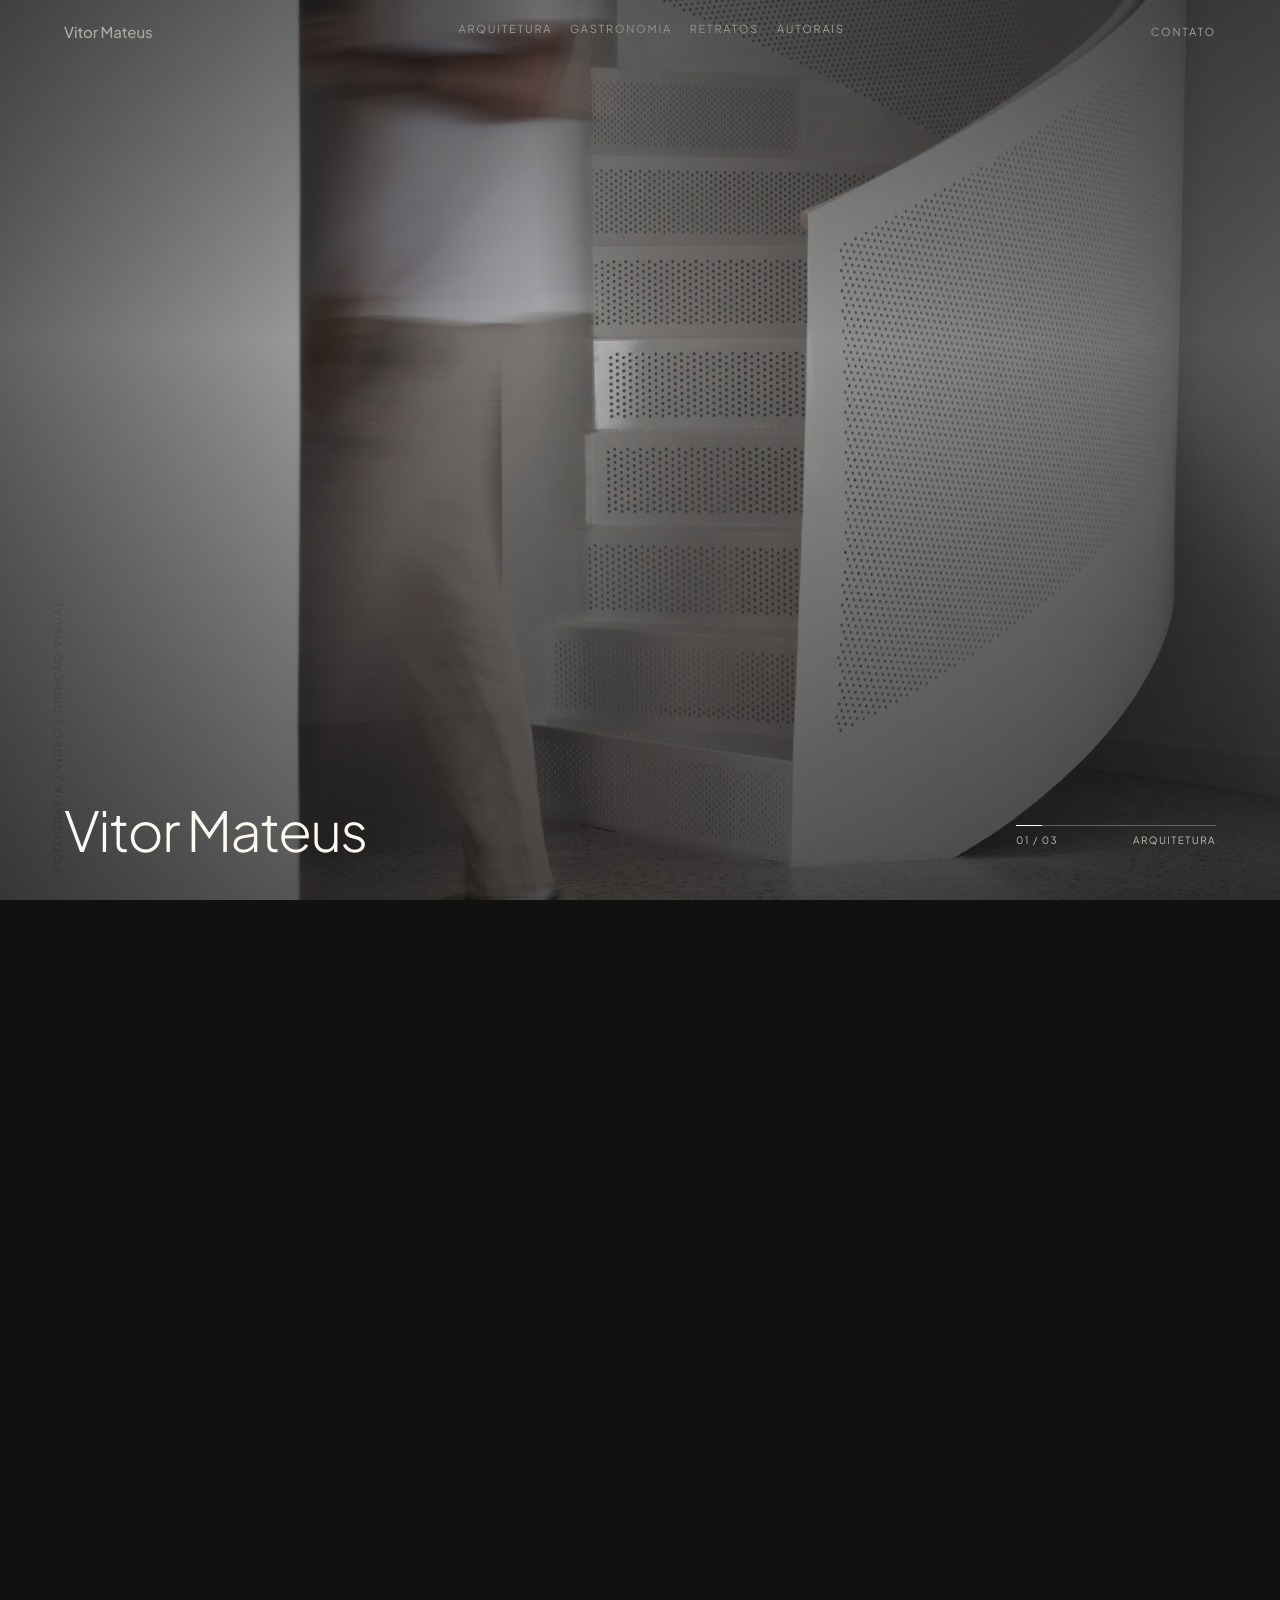
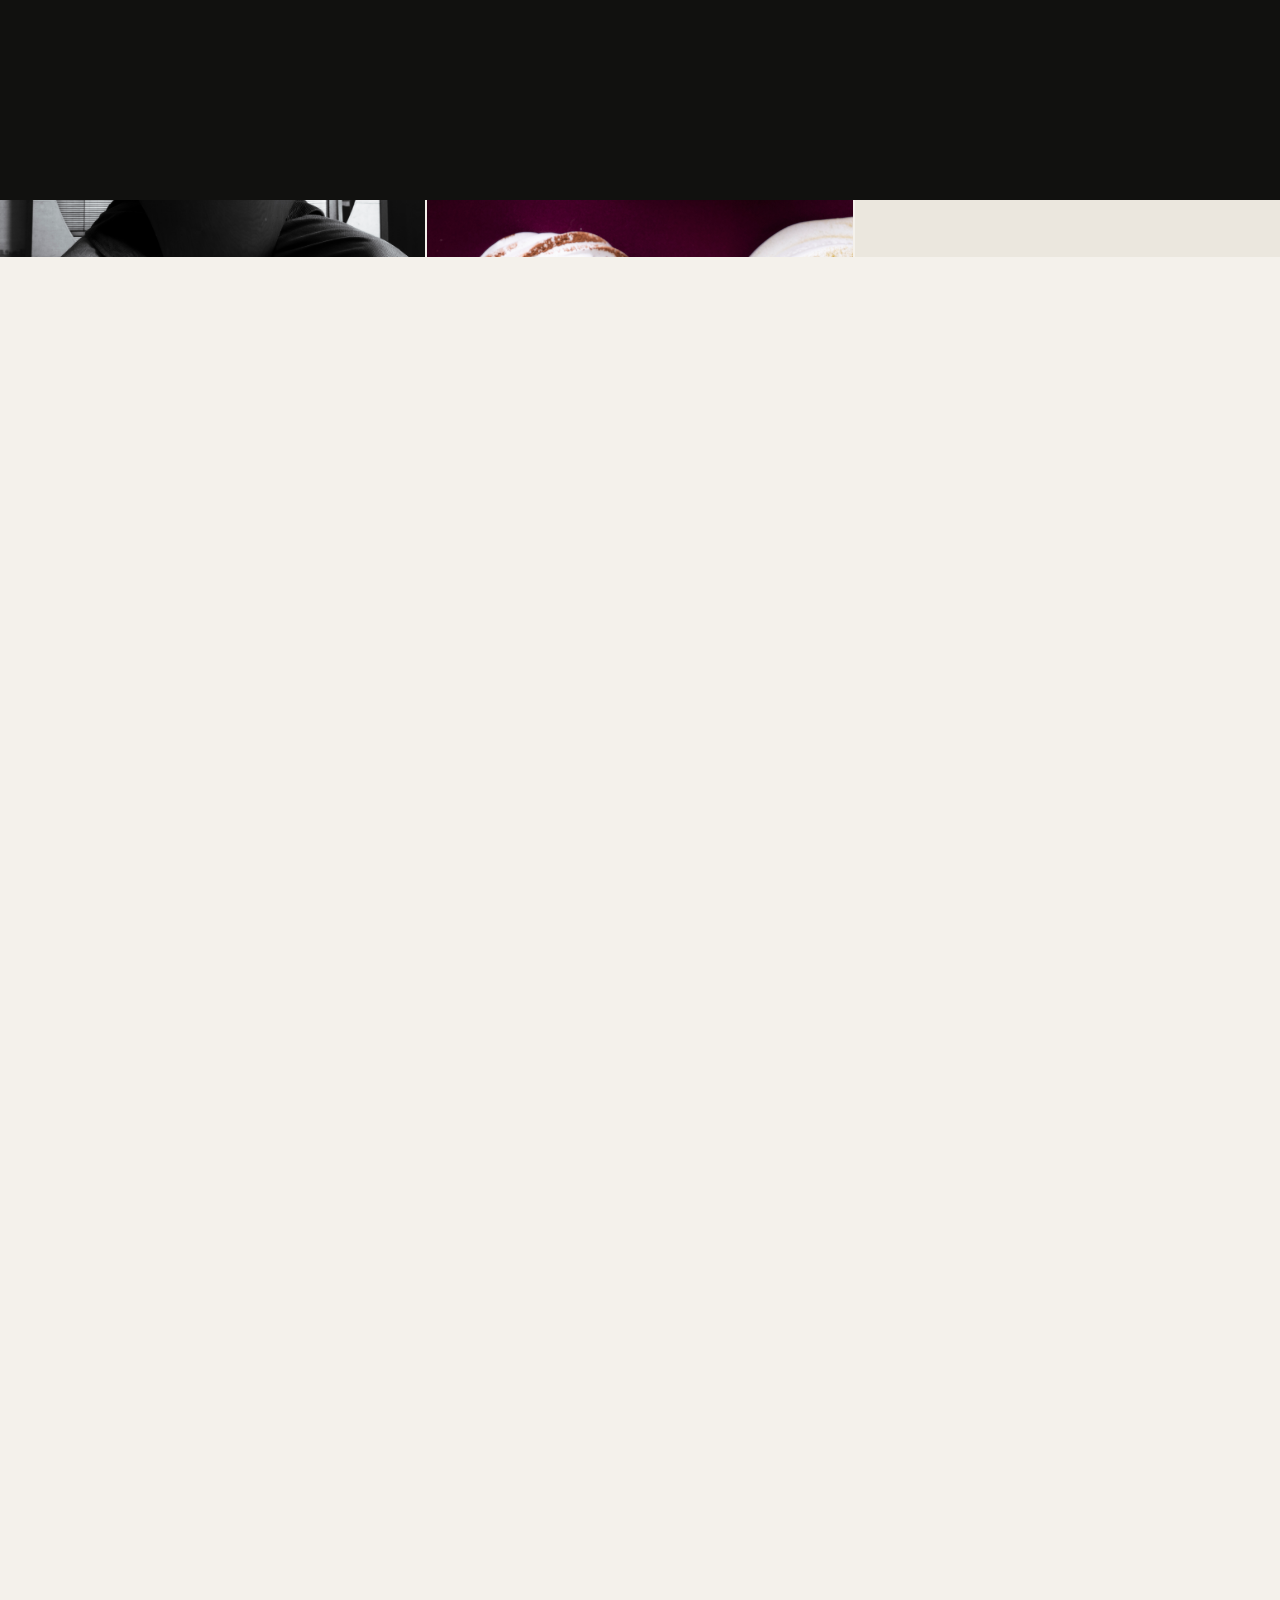
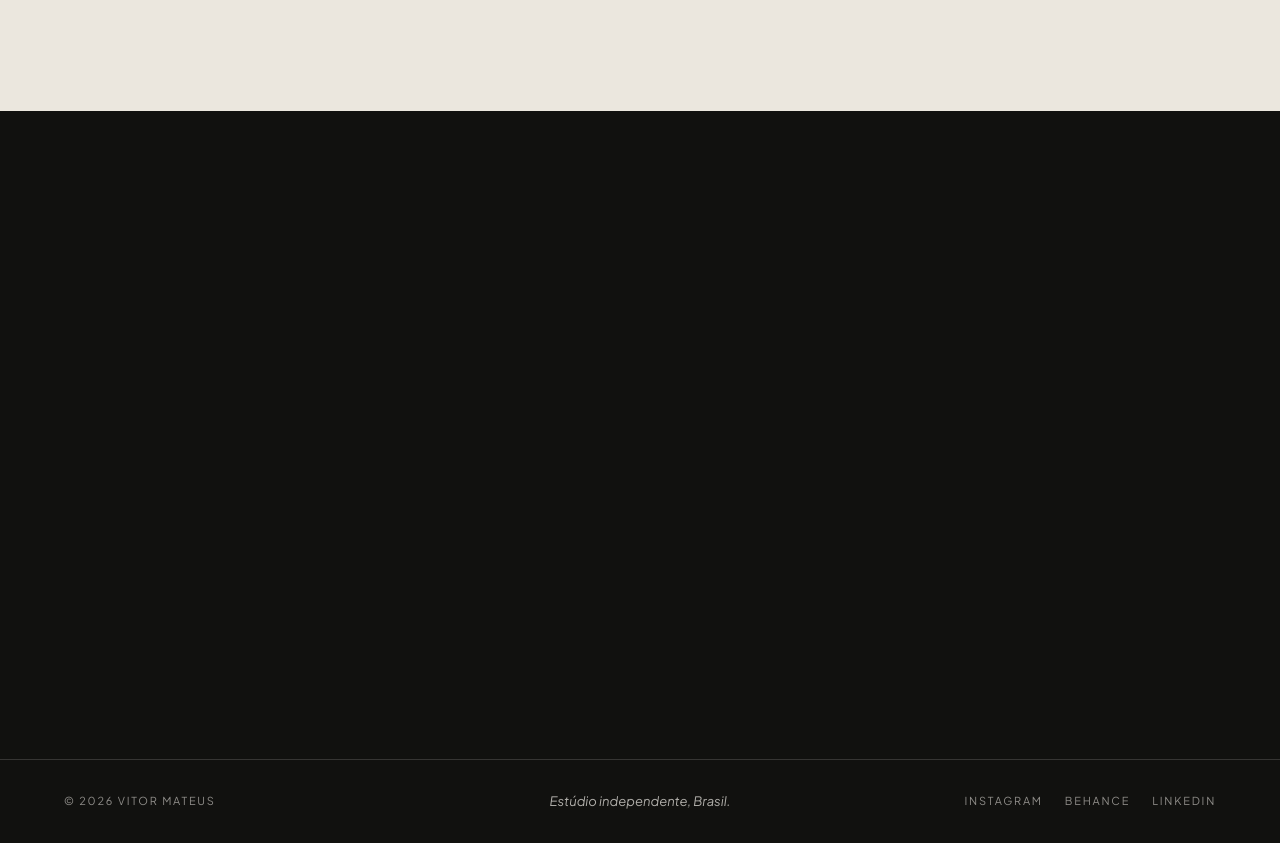
==== commit cd545898: "ajustes 24/05" ====
--- a/index.html
+++ b/index.html
@@ -296,7 +296,7 @@
     .hero-title {
       max-width: 1140px;
       font-family: var(--serif);
-      font-size: clamp(42px, 6.4vw, 104px);
+      font-size: clamp(30px, 4.3vw, 70px);
       font-weight: 300;
       line-height: 0.96;
       letter-spacing: -0.03em;
@@ -331,7 +331,7 @@
     .hero-aside {
       display: grid;
       gap: 32px;
-      justify-items: start;
+      justify-items: end;
       padding-bottom: 12px;
     }
 
@@ -344,8 +344,8 @@
 
     .hero-controls {
       display: grid;
-      gap: 14px;
-      width: min(320px, 100%);
+      gap: 10px;
+      width: min(200px, 100%);
     }
 
     .progress-track {
@@ -364,7 +364,9 @@
     .hero-meta {
       display: flex;
       justify-content: space-between;
-      gap: 20px;
+      gap: 16px;
+      font-size: 10px;
+      letter-spacing: 0.14em;
       color: rgba(255,250,242,.7);
     }
 
@@ -443,7 +445,7 @@
     }
 
     .intro-small {
-      max-width: 360px;
+      max-width: none;
       color: var(--muted-2);
       font-size: 15px;
       line-height: 1.65;
@@ -706,8 +708,8 @@
       grid-template-columns: 1.2fr .8fr;
       gap: clamp(42px, 9vw, 150px);
       padding: clamp(110px, 14vw, 200px) var(--side);
-      background: var(--ink);
-      color: var(--paper);
+      background: var(--paper-soft);
+      color: var(--ink);
     }
 
     .about-num {
@@ -743,7 +745,7 @@
     }
 
     .about-text em {
-      color: rgba(244,241,235,.52);
+      color: var(--muted);
       font-style: italic;
     }
 
@@ -758,74 +760,49 @@
       grid-template-columns: 140px 1fr;
       gap: 24px;
       padding: 22px 0;
-      border-top: 1px solid rgba(244,241,235,.16);
-    }
-
-    .about-row:last-child { border-bottom: 1px solid rgba(244,241,235,.16); }
-    .about-row .meta { color: rgba(244,241,235,.45); }
+      border-top: 1px solid var(--line);
+    }
+
+    .about-row:last-child { border-bottom: 1px solid var(--line); }
+    .about-row .meta { color: var(--muted); }
 
     .contact {
-      min-height: 88svh;
-      display: grid;
-      place-items: center;
-      padding: clamp(100px, 14vw, 200px) var(--side);
-      text-align: center;
+      min-height: 72svh;
+      display: grid;
+      grid-template-columns: 1fr auto;
+      align-items: end;
+      gap: clamp(40px, 7vw, 130px);
+      padding: clamp(110px, 14vw, 200px) var(--side);
+      background: var(--ink);
+      color: var(--paper);
       position: relative;
-    }
-
-    .contact-num {
-      position: absolute;
-      top: clamp(40px, 6vw, 80px);
-      left: var(--side);
-      display: inline-flex;
-      align-items: center;
-      gap: 10px;
-      font-size: 11px;
-      letter-spacing: 0.18em;
-      text-transform: uppercase;
-      color: var(--muted);
-    }
-
-    .contact-num::after {
-      content: "";
-      width: 28px;
-      height: 1px;
-      background: var(--line-strong);
-    }
-
-    .contact-box {
-      display: grid;
-      gap: clamp(28px, 4vw, 48px);
-      justify-items: center;
     }
 
     .contact-title {
       font-family: var(--serif);
-      font-size: clamp(60px, 12vw, 200px);
+      font-size: clamp(40px, 7vw, 92px);
       font-weight: 300;
-      line-height: 0.92;
-      letter-spacing: -0.045em;
-    }
-
-    .contact-title em { font-style: italic; color: var(--muted); font-weight: 300; }
-
-    .contact-email {
-      display: inline-flex;
-      min-height: 56px;
-      align-items: center;
-      padding: 0 32px;
-      border: 1px solid var(--ink);
-      border-radius: 999px;
-      transition: background 280ms ease, color 280ms ease, padding 280ms ease;
-      font-size: 13px;
-      letter-spacing: 0.04em;
-    }
-
-    .contact-email:hover {
-      background: var(--ink);
-      color: var(--paper);
-      padding: 0 38px;
-    }
+      line-height: 0.96;
+      letter-spacing: -0.035em;
+    }
+
+    .contact-title em { font-style: italic; color: rgba(244,241,235,0.55); font-weight: 300; }
+
+    .contact-links {
+      display: grid;
+      gap: 8px;
+      justify-items: end;
+      text-align: right;
+    }
+
+    .contact-link {
+      font-size: clamp(20px, 2.6vw, 36px);
+      letter-spacing: 0.01em;
+      color: rgba(244,241,235,0.72);
+      transition: color 220ms ease;
+    }
+
+    .contact-link:hover { color: var(--paper); }
 
     footer {
       display: grid;
@@ -833,15 +810,16 @@
       gap: 24px;
       align-items: center;
       padding: 32px var(--side);
-      border-top: 1px solid var(--line);
-      color: var(--muted);
+      background: var(--ink);
+      border-top: 1px solid rgba(244,241,235,0.16);
+      color: rgba(244,241,235,0.55);
     }
 
     .footer-center {
       font-family: var(--serif);
       font-size: 13px;
       font-style: italic;
-      color: var(--muted-2);
+      color: rgba(244,241,235,0.7);
       text-align: center;
     }
 
@@ -910,16 +888,20 @@
       .hero-content,
       .intro,
       .project,
-      .about {
+      .about,
+      .contact {
         grid-template-columns: 1fr;
       }
+
+      .contact { align-items: start; gap: clamp(28px, 6vw, 48px); }
+      .contact-links { justify-items: start; text-align: left; }
 
       .hero-content {
         align-content: end;
         gap: 34px;
       }
 
-      .hero-aside { max-width: 420px; }
+      .hero-aside { max-width: 420px; justify-items: start; }
       .hero-links { display: none; }
       .works-head { grid-template-columns: 1fr; align-items: start; gap: 24px; padding: 40px 0 28px; }
       .works-headline { justify-self: start; text-align: left; }
@@ -931,7 +913,7 @@
     }
 
     @media (max-width: 680px) {
-      .hero-title { font-size: clamp(66px, 24vw, 132px); }
+      .hero-title { font-size: clamp(44px, 16vw, 88px); }
       .hero-title span { padding-left: .18em; }
       .intro { padding-top: 76px; }
       .shot,
@@ -974,8 +956,6 @@
       <a class="nav-link" href="autoriais.html">Autorais</a>
     </nav>
     <nav class="desktop-nav" aria-label="Navegação principal">
-      <a class="nav-link" href="#trabalhos">Trabalhos</a>
-      <a class="nav-link" href="#sobre">Estúdio</a>
       <a class="nav-link" href="#contato">Contato</a>
     </nav>
     <button class="menu-toggle" type="button" aria-controls="mobileMenu" aria-expanded="false">Menu</button>
@@ -989,7 +969,6 @@
     <a href="gastronomia.html">Gastronomia</a>
     <a href="retratos.html">Retratos</a>
     <a href="autoriais.html">Autorais</a>
-    <a href="#sobre">Sobre</a>
     <a href="#contato">Contato</a>
   </nav>
 
@@ -1002,7 +981,7 @@
       </div>
       <div class="hero-content">
         <div class="hero-title-wrap">
-          <h1 class="hero-title">Direção visual<br /><em>com presença.</em></h1>
+          <h1 class="hero-title">Vitor Mateus</h1>
         </div>
         <div class="hero-aside">
           <div class="hero-controls" aria-hidden="true">
@@ -1017,13 +996,10 @@
     </section>
 
     <section class="intro reveal">
-      <div class="intro-aside">
-        <span class="intro-num">(01) — Estúdio</span>
-        <p class="section-kicker">Manifesto</p>
-      </div>
+      <div class="intro-aside" aria-hidden="true"></div>
       <div>
-        <p class="intro-text">Direção visual para marcas, espaços e pessoas. <em>Imagens precisas, edição contida, presença.</em></p>
-        <p class="intro-small">Quatro territórios, uma mesma linguagem: arquitetura, gastronomia, retratos e autorais. Cada categoria é um ensaio com ritmo próprio.</p>
+        <p class="intro-text">Fotografia e vídeo para arquitetura e gastronomia.</p>
+        <p class="intro-small">Capturo a essência dos espaços e sabores que contam histórias.</p>
       </div>
     </section>
 
@@ -1033,31 +1009,33 @@
 
     <section class="about" id="sobre">
       <div class="about-inner">
-        <span class="about-num">(03) — Estúdio</span>
-        <p class="about-text reveal">Vitor Mateus é fotógrafo e videomaker especializado em <em>arquitetura, gastronomia e narrativas visuais para marcas.</em></p>
+        <p class="about-text reveal">Serviços</p>
         <div class="about-list reveal">
           <div class="about-row">
-            <p class="meta">Especialidades</p>
-            <p>Fotografia de arquitetura<br />Fotografia de gastronomia<br />Vídeo corporativo e institucional</p>
+            <p class="meta">Fotografia</p>
+            <p>Fotografia de arquitetura, gastronomia, marcas e produtos.</p>
           </div>
           <div class="about-row">
-            <p class="meta">Localização</p>
-            <p>Brasil</p>
+            <p class="meta">Vídeo</p>
+            <p>Conteúdo audiovisual voltado para arquitetos, projetos, gastronomia, marcas e produtos.</p>
           </div>
           <div class="about-row">
-            <p class="meta">Contato</p>
-            <p><a href="mailto:contato@vitormateus.com">contato@vitormateus.com</a></p>
+            <p class="meta">Produção Fotográfica</p>
+            <p>Luz, cenário e composições para criar fotos que vendem mais.</p>
+          </div>
+          <div class="about-row">
+            <p class="meta">Direção de arte</p>
+            <p>Transformar ideias em conceitos visuais contando a história da sua marca e do seu projeto.</p>
           </div>
         </div>
       </div>
     </section>
 
     <section class="contact" id="contato">
-      <span class="contact-num">(04) — Contato</span>
-      <div class="contact-box reveal">
-        <p class="contact-label">Vamos trabalhar juntos</p>
-        <h2 class="contact-title">Conte seu<br /><em>projeto.</em></h2>
-        <a class="contact-email" href="mailto:contato@vitormateus.com">contato@vitormateus.com</a>
+      <h2 class="contact-title reveal">Conte seu<br /><em>projeto.</em></h2>
+      <div class="contact-links reveal">
+        <a class="contact-link" href="tel:+5541991567456">+55 (41) 99156.7456</a>
+        <a class="contact-link" href="mailto:vitormateus.studio@gmail.com">vitormateus.studio@gmail.com</a>
       </div>
     </section>
   </main>
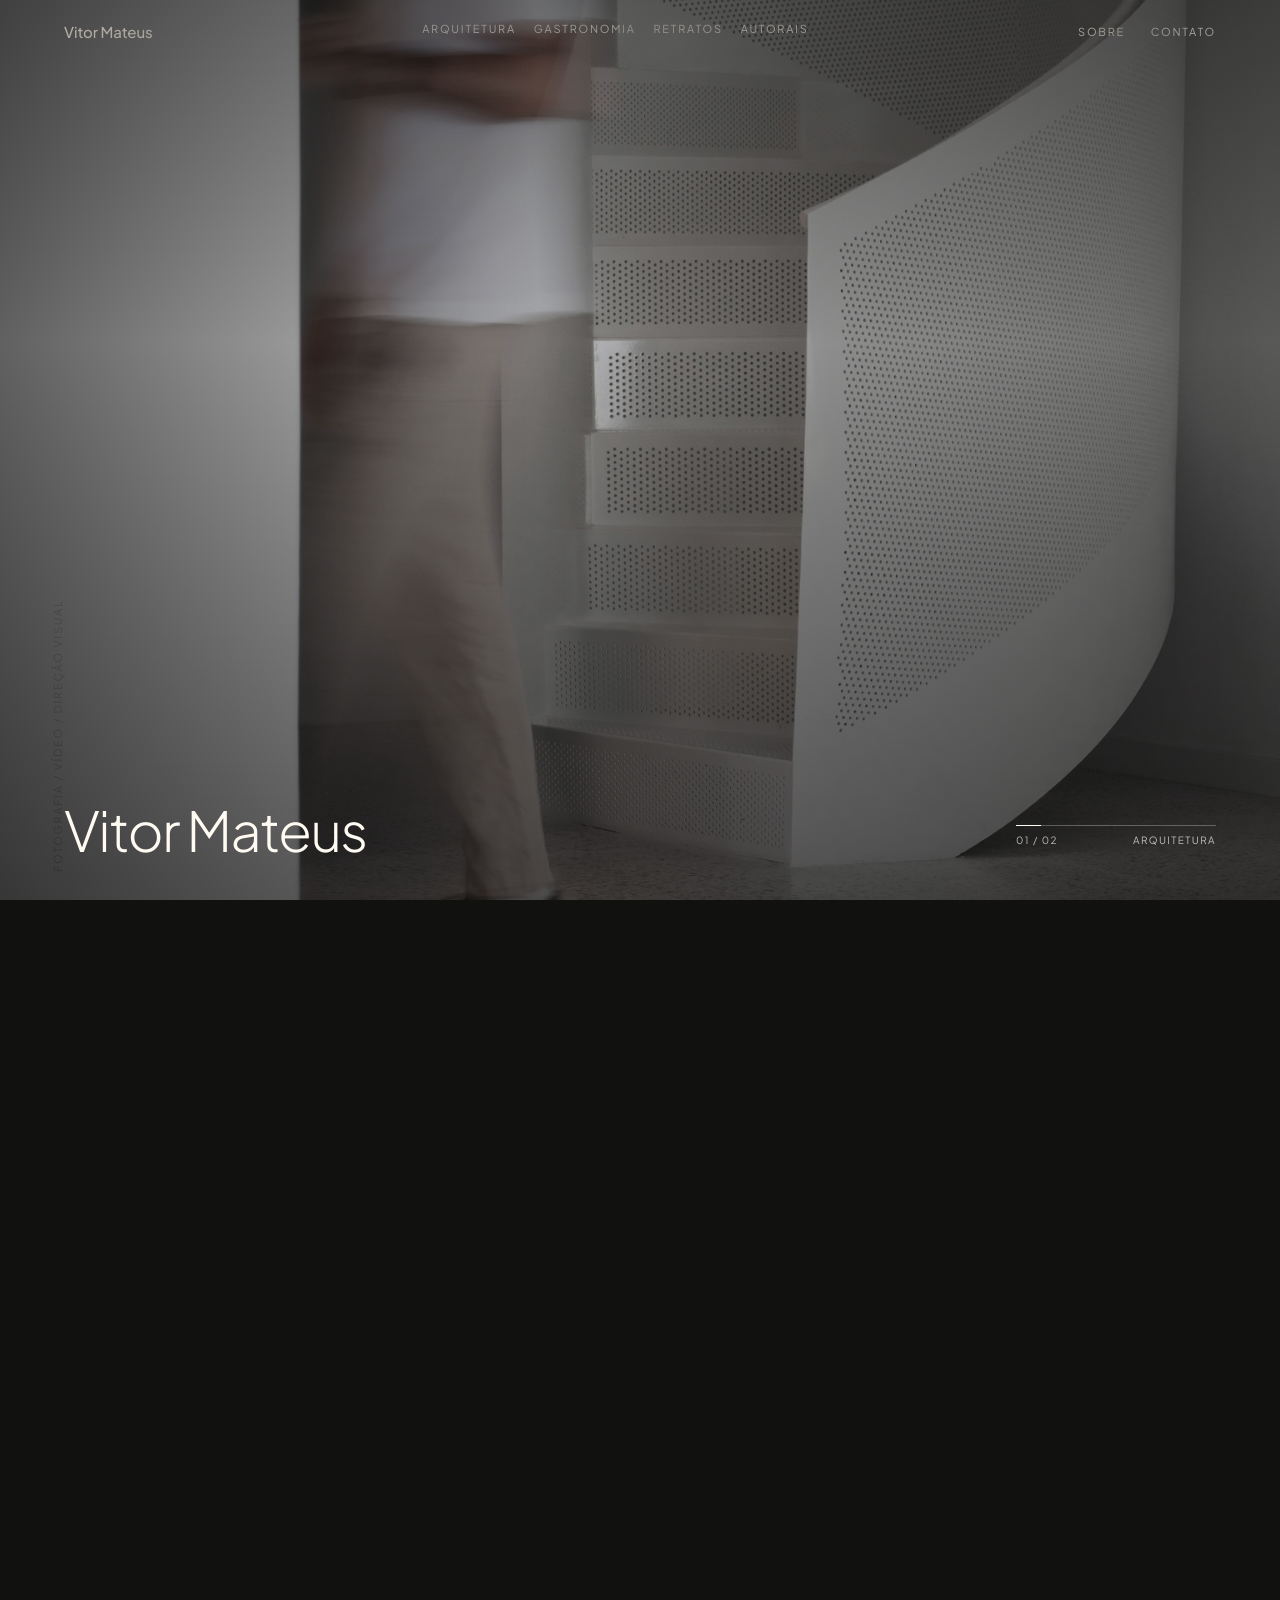
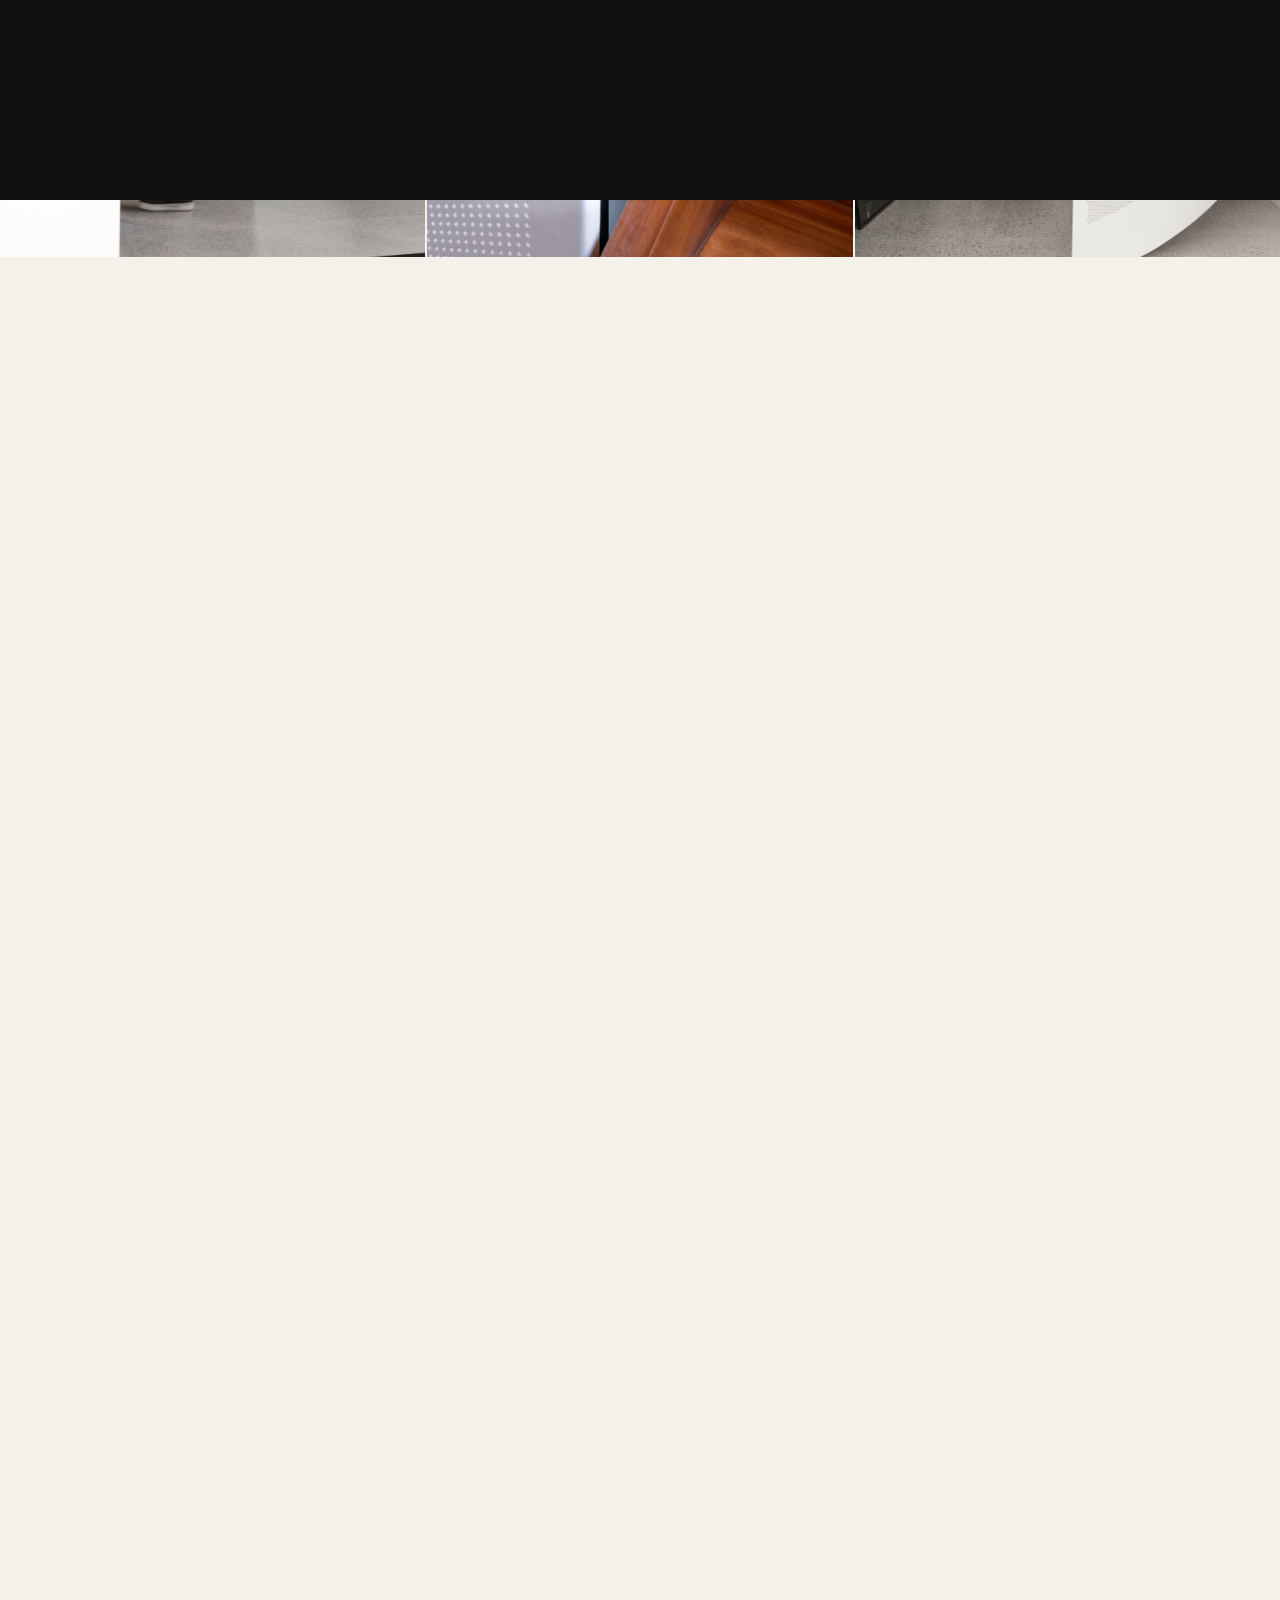
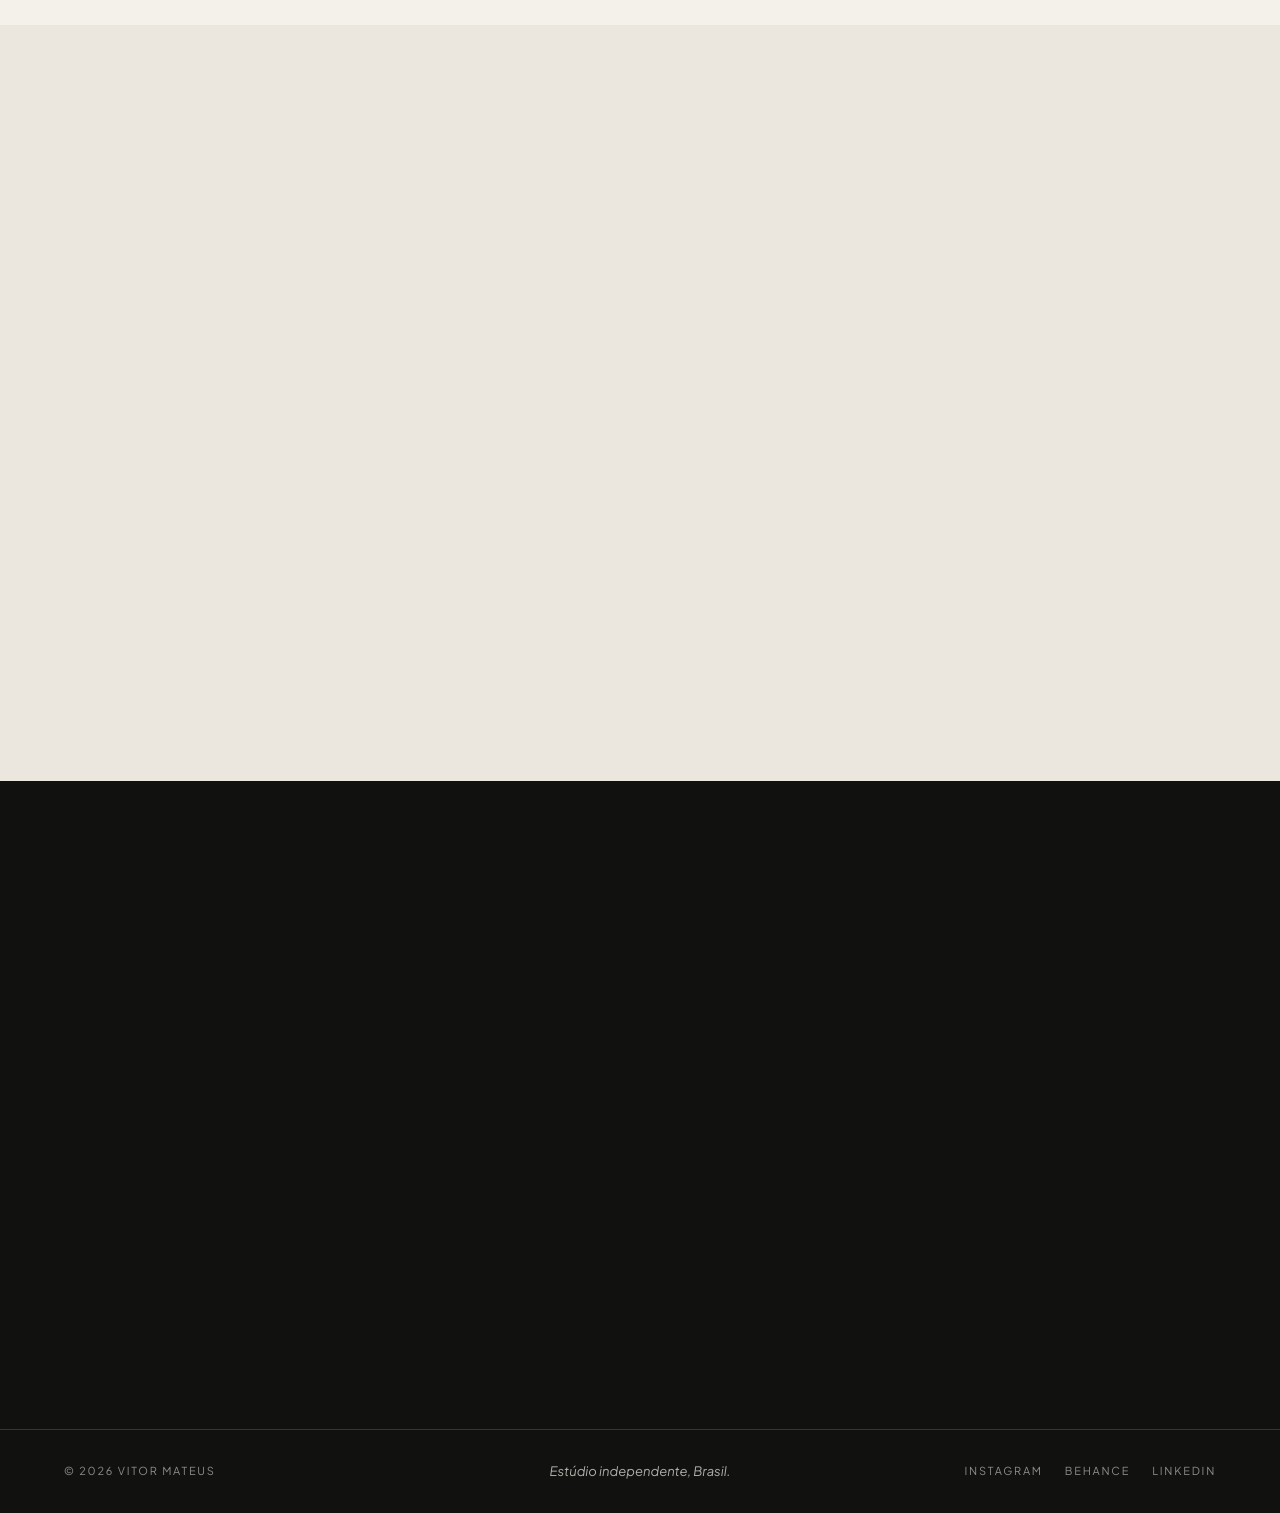
==== commit d4537871: "atualizacao e pagina sobre" ====
--- a/index.html
+++ b/index.html
@@ -956,6 +956,7 @@
       <a class="nav-link" href="autoriais.html">Autorais</a>
     </nav>
     <nav class="desktop-nav" aria-label="Navegação principal">
+      <a class="nav-link" href="sobre.html">Sobre</a>
       <a class="nav-link" href="#contato">Contato</a>
     </nav>
     <button class="menu-toggle" type="button" aria-controls="mobileMenu" aria-expanded="false">Menu</button>
@@ -969,6 +970,7 @@
     <a href="gastronomia.html">Gastronomia</a>
     <a href="retratos.html">Retratos</a>
     <a href="autoriais.html">Autorais</a>
+    <a href="sobre.html">Sobre</a>
     <a href="#contato">Contato</a>
   </nav>
 
@@ -976,7 +978,6 @@
     <section class="hero" aria-label="Apresentação">
       <div class="hero-stage" aria-hidden="true">
         <div class="hero-slide is-active" data-title="Arquitetura"><img src="assets/home/stairs-03.jpg" alt="" /></div>
-        <div class="hero-slide" data-title="Gastronomia"><img src="assets/gastronomia/cochicho-cafe/cochicho-cafe-01.jpg" alt="" /></div>
         <div class="hero-slide" data-title="Retratos"><img src="assets/retratos/kenji/kenji-03.jpg" alt="" /></div>
       </div>
       <div class="hero-content">
@@ -1080,6 +1081,7 @@
       progress.style.width = `${Math.min(progressValue, 100)}%`;
       requestAnimationFrame(tickHero);
     }
+    setSlide(0);
     requestAnimationFrame(tickHero);
 
     const menu = document.getElementById("mobileMenu");
@@ -1171,15 +1173,6 @@
       { src: "assets/arquitetura/arq-05.jpg", title: "Escada Norte",    cat: "Arquitetura", loc: "Curitiba, BR",      href: "projeto.html?categoria=arquitetura&projeto=escada-norte" },
       { src: "assets/arquitetura/arq-07.jpg", title: "Pátio Monolito",  cat: "Arquitetura", loc: "Belo Horizonte, BR", href: "projeto.html?categoria=arquitetura&projeto=patio-monolito" },
       { src: "assets/arquitetura/arq-09.jpg", title: "Pátio Monolito",  cat: "Arquitetura", loc: "Belo Horizonte, BR", href: "projeto.html?categoria=arquitetura&projeto=patio-monolito" },
-      // Gastronomia
-      { src: "assets/gastronomia/cochicho-cafe/cochicho-cafe-01.jpg", title: "Cochicho Café",   cat: "Gastronomia", loc: "São Paulo, BR",   href: "projeto.html?categoria=gastronomia&projeto=cochicho-cafe" },
-      { src: "assets/gastronomia/cochicho-cafe/cochicho-cafe-05.jpg", title: "Cochicho Café",   cat: "Gastronomia", loc: "São Paulo, BR",   href: "projeto.html?categoria=gastronomia&projeto=cochicho-cafe" },
-      { src: "assets/gastronomia/cochicho-cafe/cochicho-cafe-10.jpg", title: "Cochicho Café",   cat: "Gastronomia", loc: "São Paulo, BR",   href: "projeto.html?categoria=gastronomia&projeto=cochicho-cafe" },
-      { src: "assets/gastronomia/caprese/caprese-01.jpg",             title: "Caprese",         cat: "Gastronomia", loc: "Rio de Janeiro, BR", href: "projeto.html?categoria=gastronomia&projeto=caprese" },
-      { src: "assets/gastronomia/caprese/caprese-03.jpg",             title: "Caprese",         cat: "Gastronomia", loc: "Rio de Janeiro, BR", href: "projeto.html?categoria=gastronomia&projeto=caprese" },
-      { src: "assets/gastronomia/tagate/tagate-01.jpg",               title: "Tagate",          cat: "Gastronomia", loc: "São Paulo, BR",   href: "projeto.html?categoria=gastronomia&projeto=tagate" },
-      { src: "assets/gastronomia/tagate/tagate-04.jpg",               title: "Tagate",          cat: "Gastronomia", loc: "São Paulo, BR",   href: "projeto.html?categoria=gastronomia&projeto=tagate" },
-      { src: "assets/gastronomia/pain-au-chocolat/pain-au-chocolat-01.jpg", title: "Pain au Chocolat", cat: "Gastronomia", loc: "Paris, FR", href: "projeto.html?categoria=gastronomia&projeto=pain-au-chocolat" },
       // Retratos
       { src: "assets/retratos/kenji/kenji-01.jpg", title: "Kenji",  cat: "Retratos", loc: "São Paulo, BR", href: "projeto.html?categoria=retratos&projeto=kenji-01" },
       { src: "assets/retratos/kenji/kenji-03.jpg", title: "Kenji",  cat: "Retratos", loc: "São Paulo, BR", href: "projeto.html?categoria=retratos&projeto=kenji-01" },
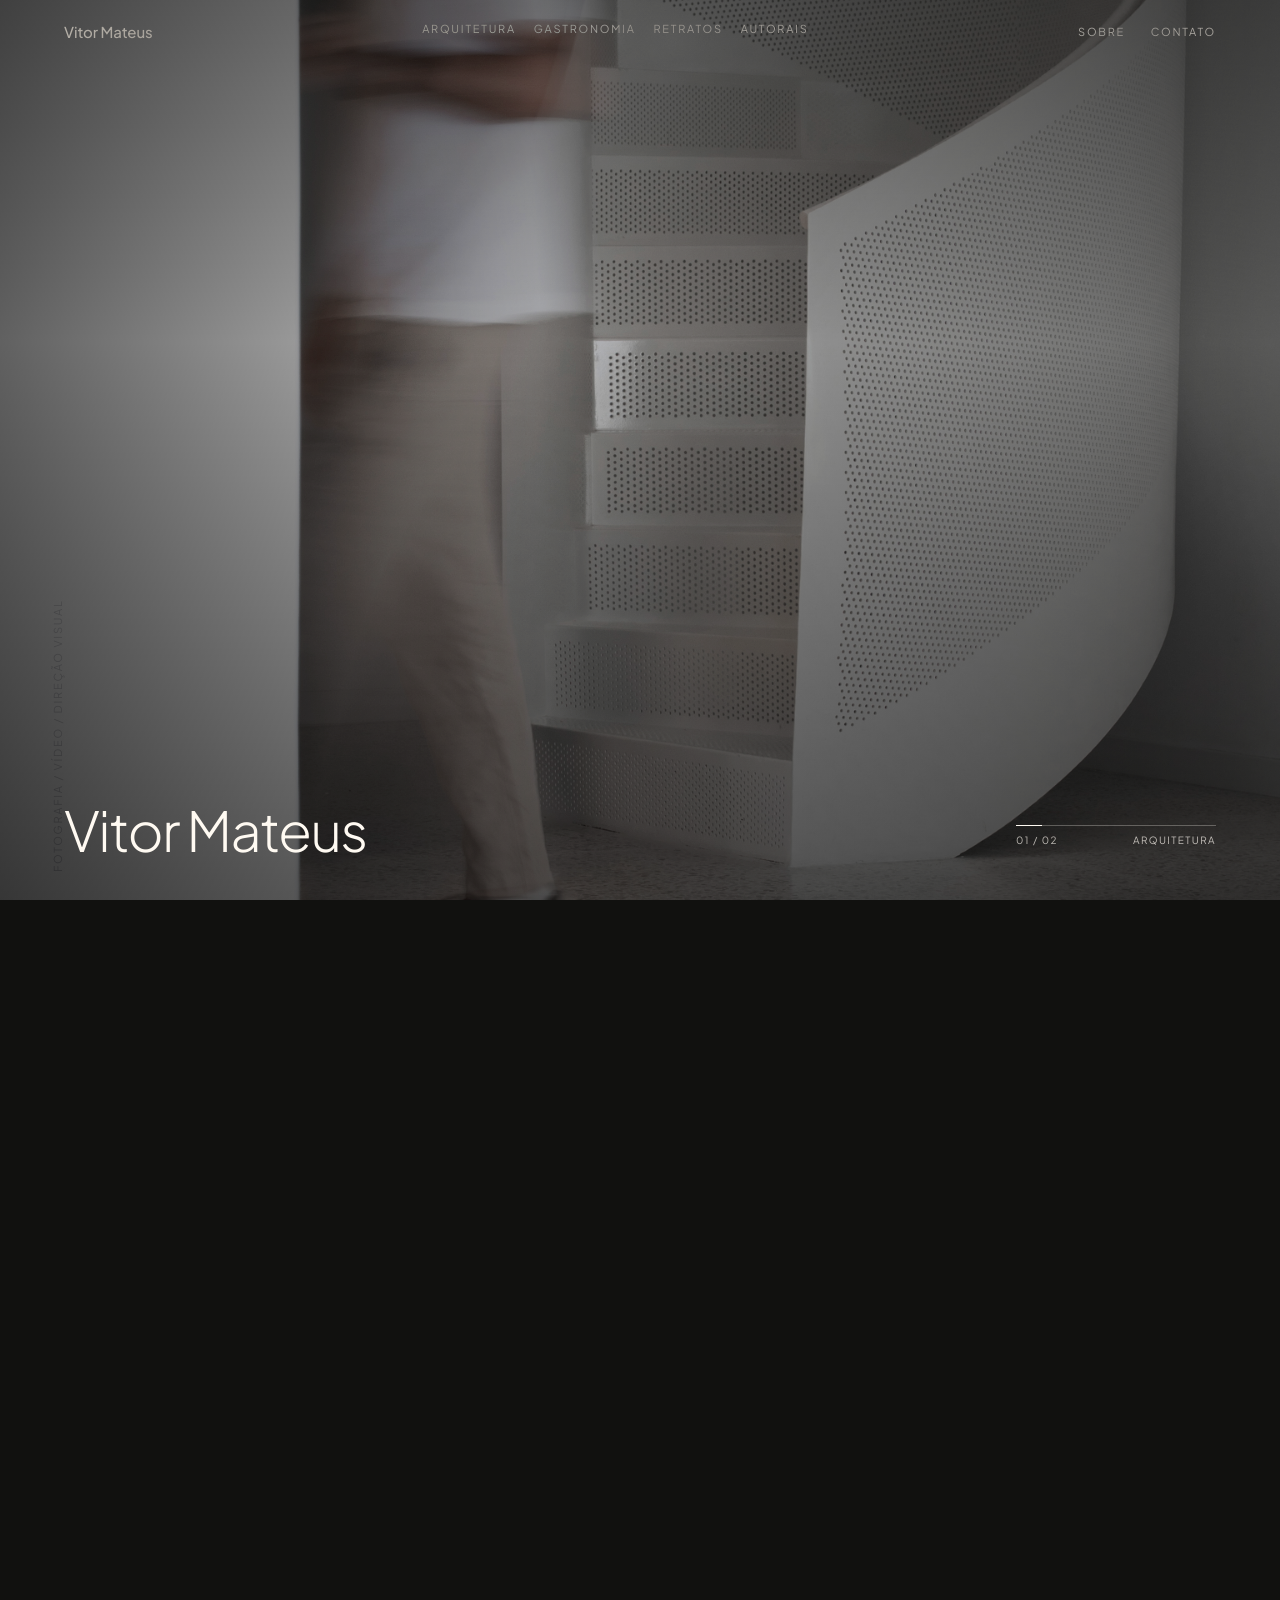
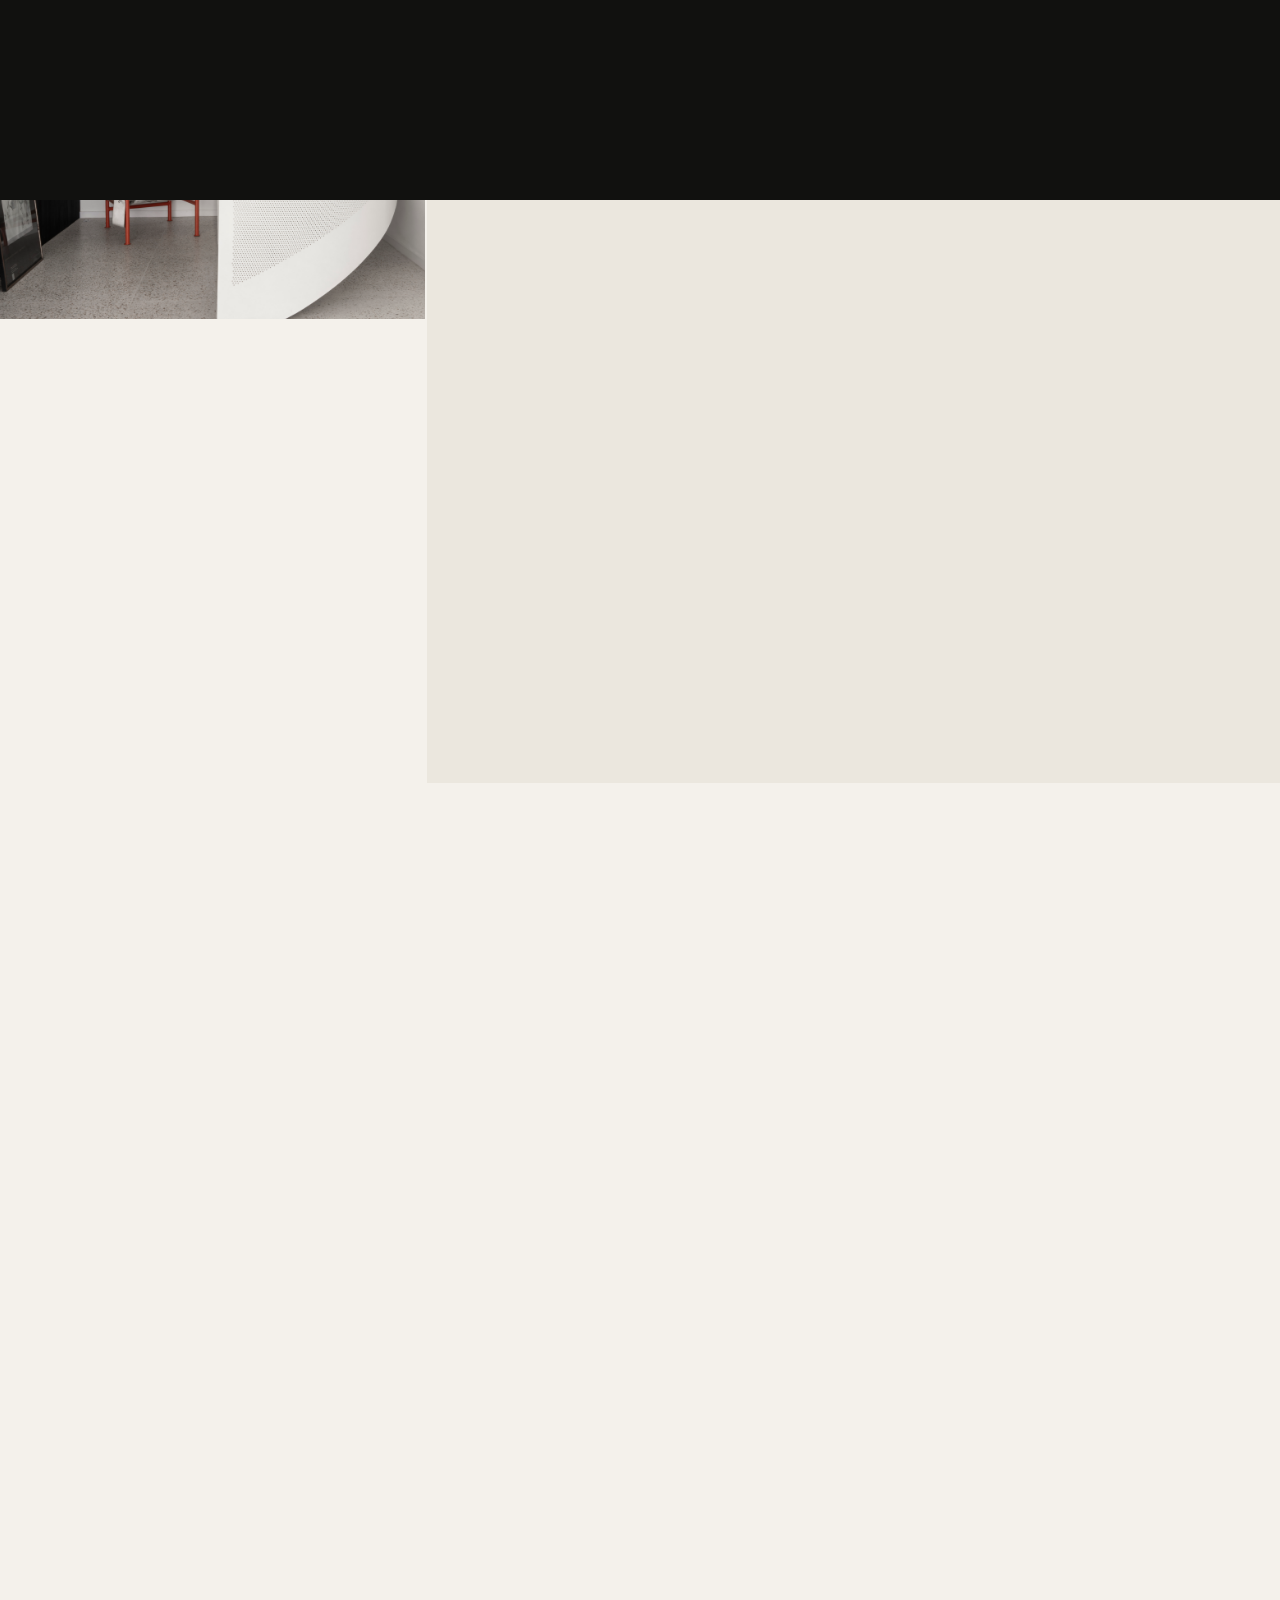
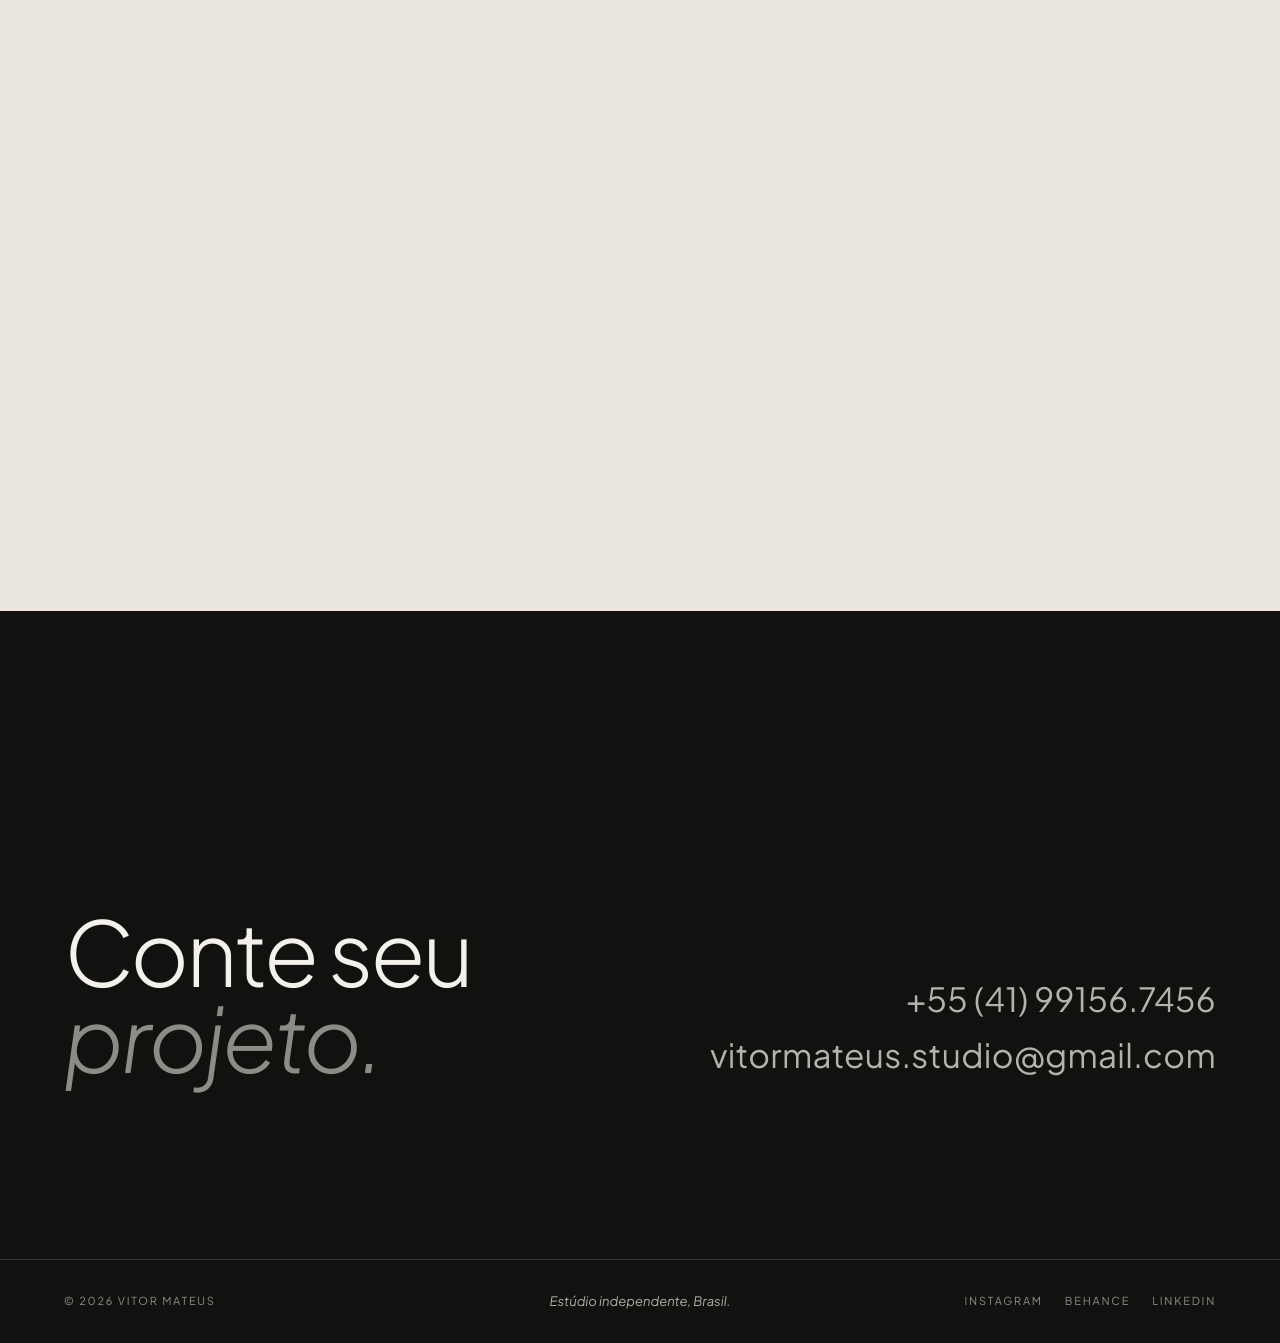
==== commit d1bcd2eb: "feat(seo): add github pages config + noindex on preview hosts" ====
--- a/index.html
+++ b/index.html
@@ -3,11 +3,68 @@
 <head>
   <meta charset="UTF-8" />
   <meta name="viewport" content="width=device-width, initial-scale=1.0" />
-  <meta name="description" content="Vitor Mateus - fotografia e vídeo para arquitetura, gastronomia, retratos e projetos autorais." />
-  <title>Vitor Mateus - Fotografia & Vídeo</title>
+  <title>Vitor Mateus — Fotografia de Arquitetura e Gastronomia | Curitiba</title>
+  <meta name="description" content="Fotografia e vídeo para arquitetura, gastronomia, retratos e projetos autorais. Vitor Mateus, fotógrafo em Curitiba — atendimento Brasil." />
+  <meta name="keywords" content="fotografia de arquitetura, fotografia de gastronomia, fotógrafo arquitetura Curitiba, fotógrafo gastronomia, vídeo de arquitetura, fotografia editorial, Vitor Mateus" />
+  <meta name="author" content="Vitor Mateus" />
+  <meta name="robots" content="index, follow, max-image-preview:large" />
+  <script>if(/(github\.io|vercel\.app)$/i.test(location.hostname)){var m=document.createElement('meta');m.name='robots';m.content='noindex, nofollow';document.head.appendChild(m);}</script>
+  <link rel="canonical" href="https://www.vitormateus.studio/" />
+
+  <meta property="og:type" content="website" />
+  <meta property="og:locale" content="pt_BR" />
+  <meta property="og:site_name" content="Vitor Mateus" />
+  <meta property="og:title" content="Vitor Mateus — Fotografia de Arquitetura e Gastronomia" />
+  <meta property="og:description" content="Fotografia e vídeo para arquitetura, gastronomia, retratos e projetos autorais." />
+  <meta property="og:url" content="https://www.vitormateus.studio/" />
+  <meta property="og:image" content="https://www.vitormateus.studio/assets/home/stairs-03.jpg" />
+  <meta property="og:image:width" content="1200" />
+  <meta property="og:image:height" content="630" />
+  <meta property="og:image:alt" content="Fotografia de arquitetura por Vitor Mateus" />
+
+  <meta name="twitter:card" content="summary_large_image" />
+  <meta name="twitter:title" content="Vitor Mateus — Fotografia de Arquitetura e Gastronomia" />
+  <meta name="twitter:description" content="Fotografia e vídeo para arquitetura, gastronomia, retratos e projetos autorais." />
+  <meta name="twitter:image" content="https://www.vitormateus.studio/assets/home/stairs-03.jpg" />
+
   <link rel="preconnect" href="https://fonts.googleapis.com" />
   <link rel="preconnect" href="https://fonts.gstatic.com" crossorigin />
   <link href="https://fonts.googleapis.com/css2?family=Plus+Jakarta+Sans:ital,wght@0,200..800;1,200..800&display=swap" rel="stylesheet" />
+
+  <script type="application/ld+json">
+  {
+    "@context": "https://schema.org",
+    "@type": "ProfessionalService",
+    "@id": "https://www.vitormateus.studio/#business",
+    "name": "Vitor Mateus",
+    "alternateName": "Vitor Mateus Studio",
+    "description": "Fotografia e vídeo para arquitetura, gastronomia, retratos e projetos autorais.",
+    "url": "https://www.vitormateus.studio/",
+    "image": "https://www.vitormateus.studio/assets/home/stairs-03.jpg",
+    "telephone": "+55-41-99156-7456",
+    "email": "vitormateus.studio@gmail.com",
+    "priceRange": "$$",
+    "address": {
+      "@type": "PostalAddress",
+      "addressLocality": "Curitiba",
+      "addressRegion": "PR",
+      "addressCountry": "BR"
+    },
+    "areaServed": "BR",
+    "sameAs": [],
+    "founder": {
+      "@type": "Person",
+      "name": "Vitor Mateus",
+      "jobTitle": "Fotógrafo e Videomaker"
+    },
+    "makesOffer": [
+      { "@type": "Offer", "itemOffered": { "@type": "Service", "name": "Fotografia de Arquitetura" } },
+      { "@type": "Offer", "itemOffered": { "@type": "Service", "name": "Fotografia de Gastronomia" } },
+      { "@type": "Offer", "itemOffered": { "@type": "Service", "name": "Fotografia de Retratos" } },
+      { "@type": "Offer", "itemOffered": { "@type": "Service", "name": "Produção de Vídeo" } }
+    ]
+  }
+  </script>
   <style>
     *, *::before, *::after { box-sizing: border-box; }
     * { margin: 0; }
@@ -72,6 +129,14 @@
       color: var(--paper);
     }
 
+    .visually-hidden {
+      position: absolute !important;
+      width: 1px; height: 1px;
+      padding: 0; margin: -1px;
+      overflow: hidden; clip: rect(0,0,0,0);
+      white-space: nowrap; border: 0;
+    }
+
     .site-header {
       position: fixed;
       inset: 0 0 auto;
@@ -982,7 +1047,7 @@
       </div>
       <div class="hero-content">
         <div class="hero-title-wrap">
-          <h1 class="hero-title">Vitor Mateus</h1>
+          <h1 class="hero-title">Vitor Mateus<span class="visually-hidden"> — Fotografia e vídeo para arquitetura, gastronomia, retratos e projetos autorais</span></h1>
         </div>
         <div class="hero-aside">
           <div class="hero-controls" aria-hidden="true">
@@ -999,8 +1064,8 @@
     <section class="intro reveal">
       <div class="intro-aside" aria-hidden="true"></div>
       <div>
-        <p class="intro-text">Fotografia e vídeo para arquitetura e gastronomia.</p>
-        <p class="intro-small">Capturo a essência dos espaços e sabores que contam histórias.</p>
+        <p class="intro-text">Fotografia e vídeo para arquitetura, marcas e projetos autorais.</p>
+        <p class="intro-small">Olhar autoral para espaços, gastronomia e histórias que merecem ser vistas.</p>
       </div>
     </section>
 
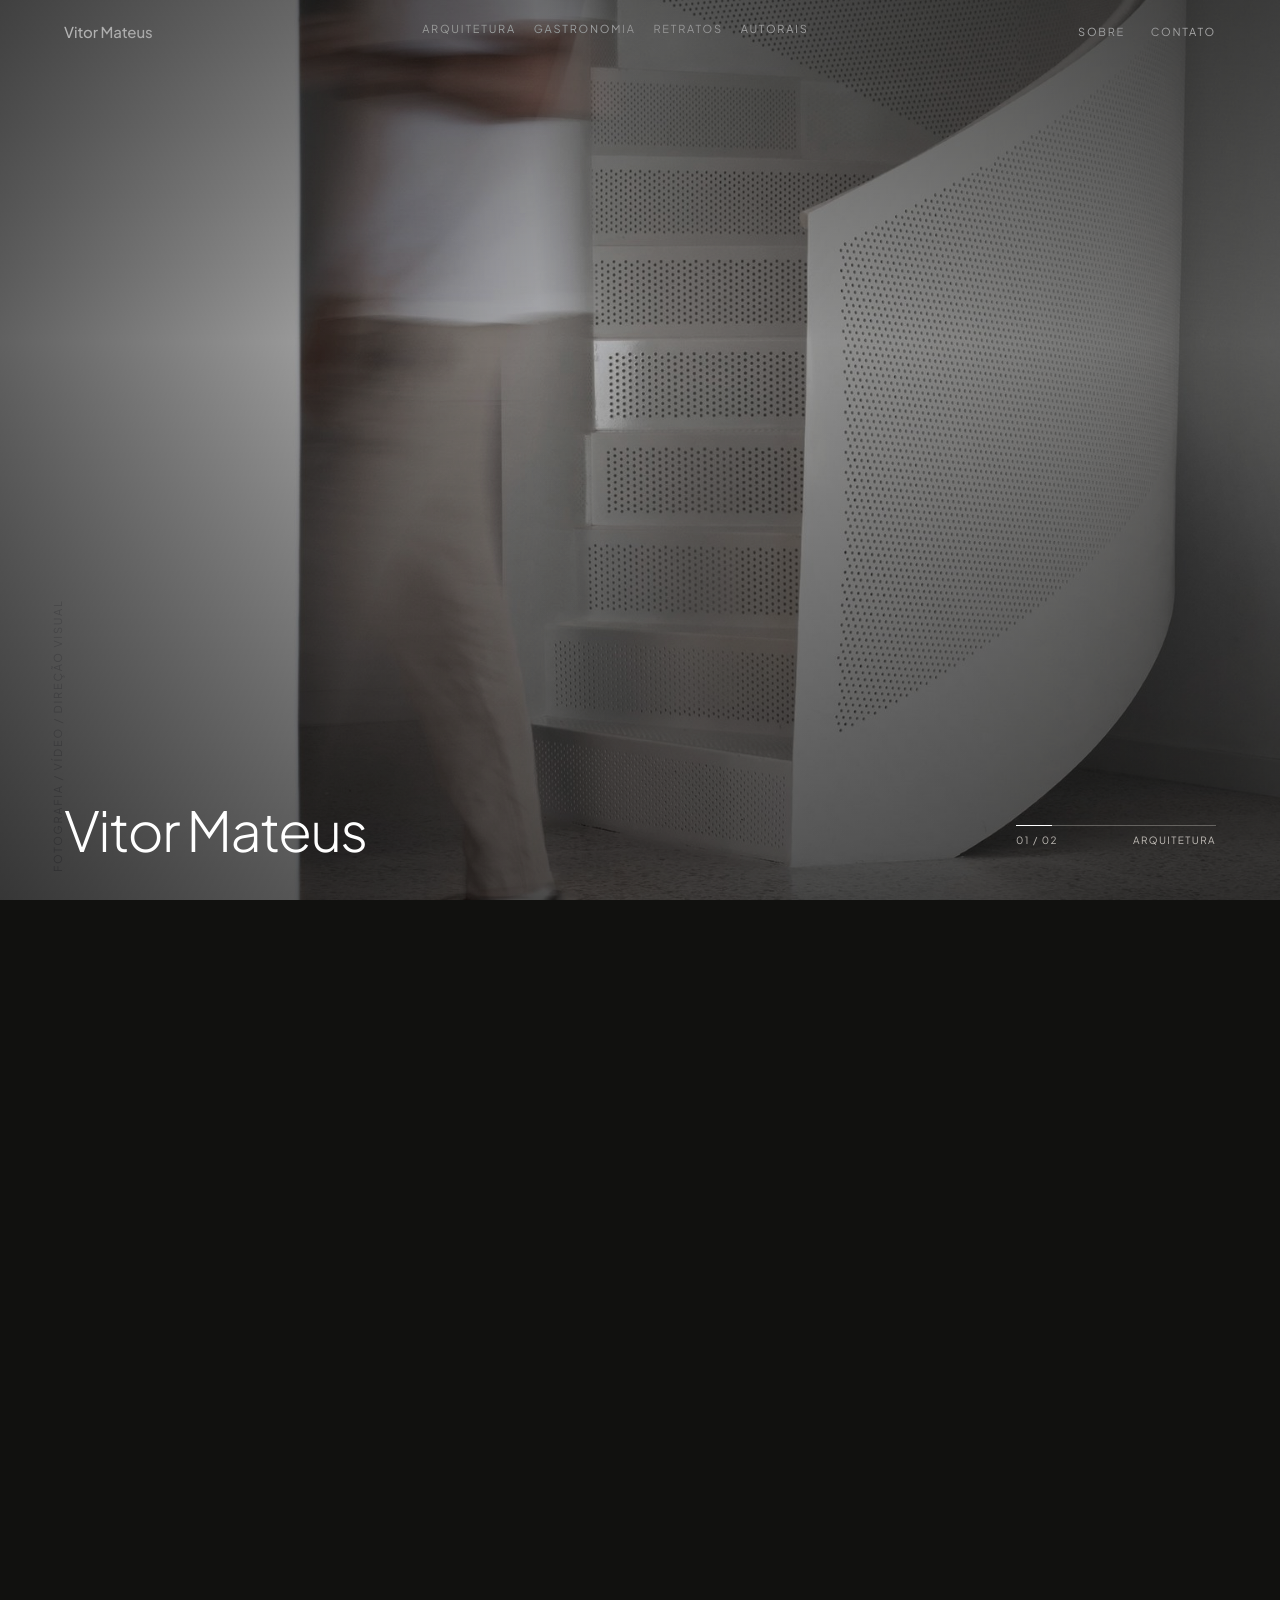
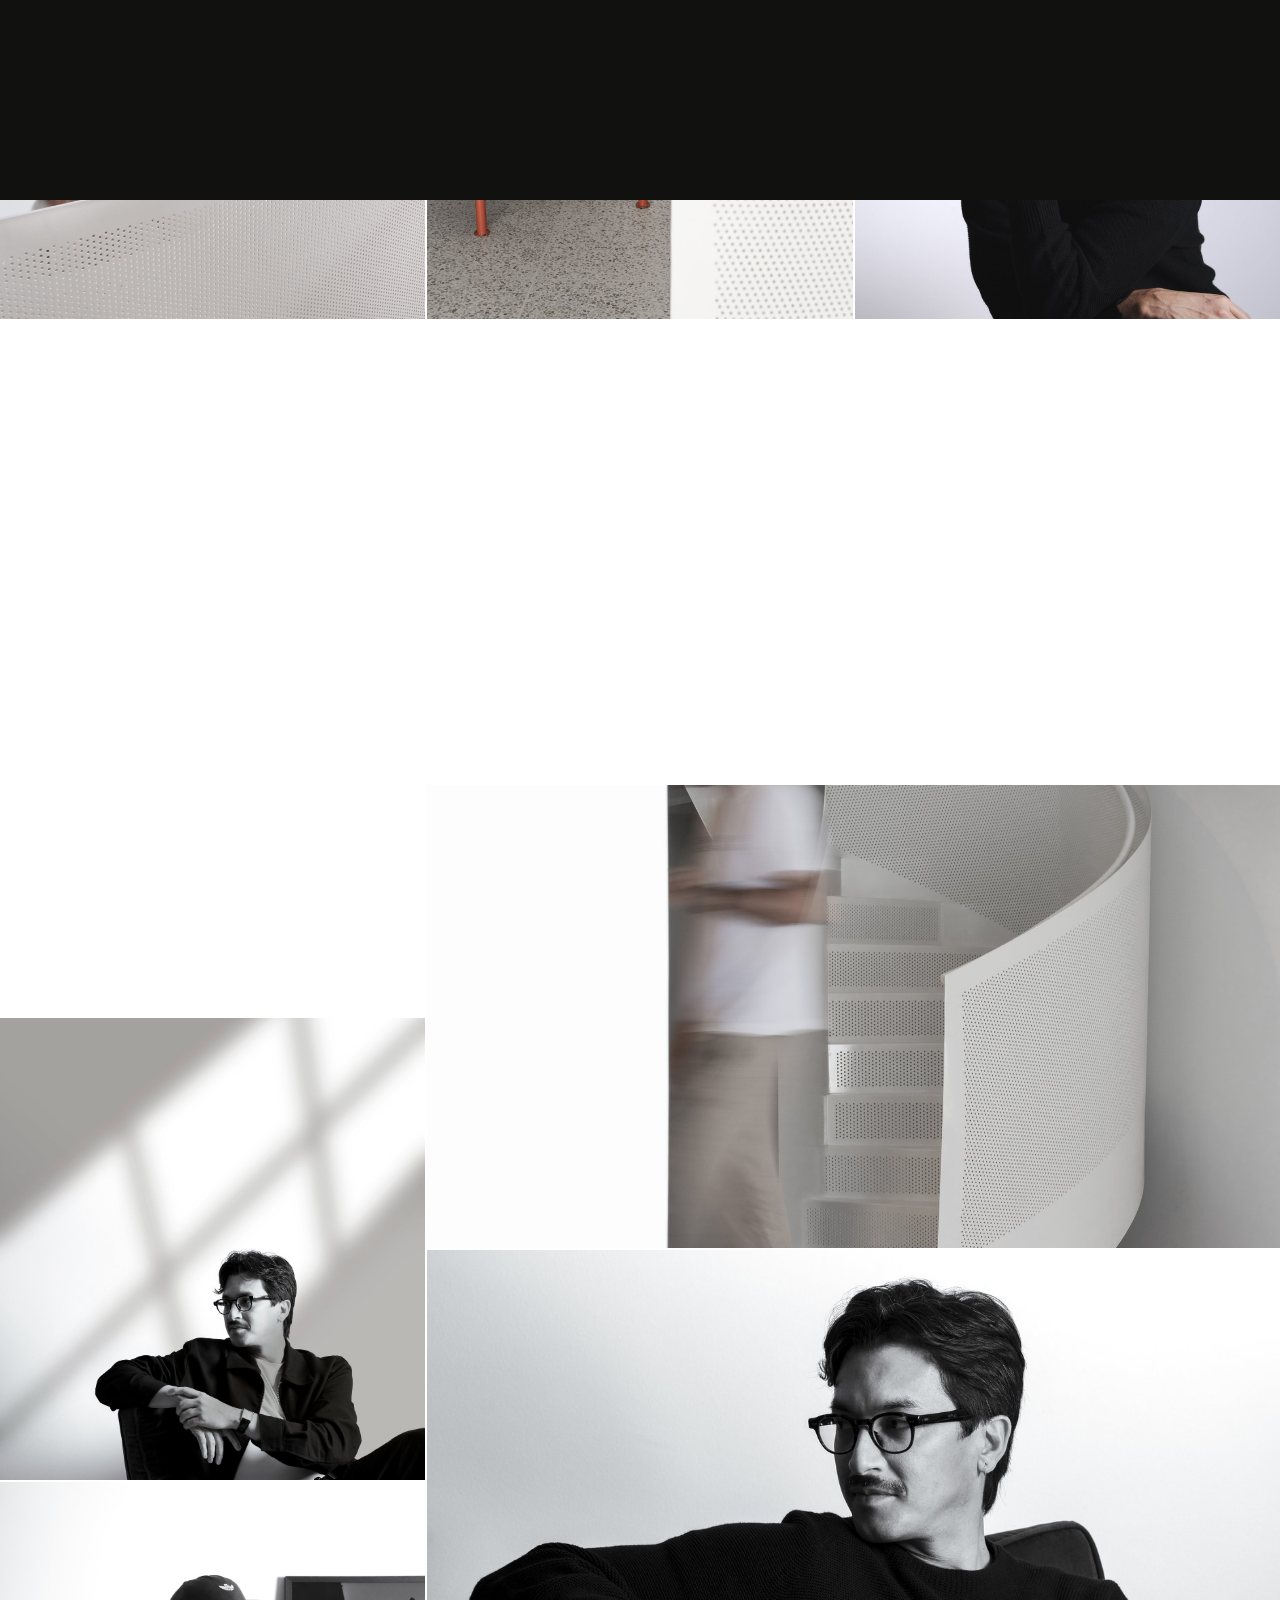
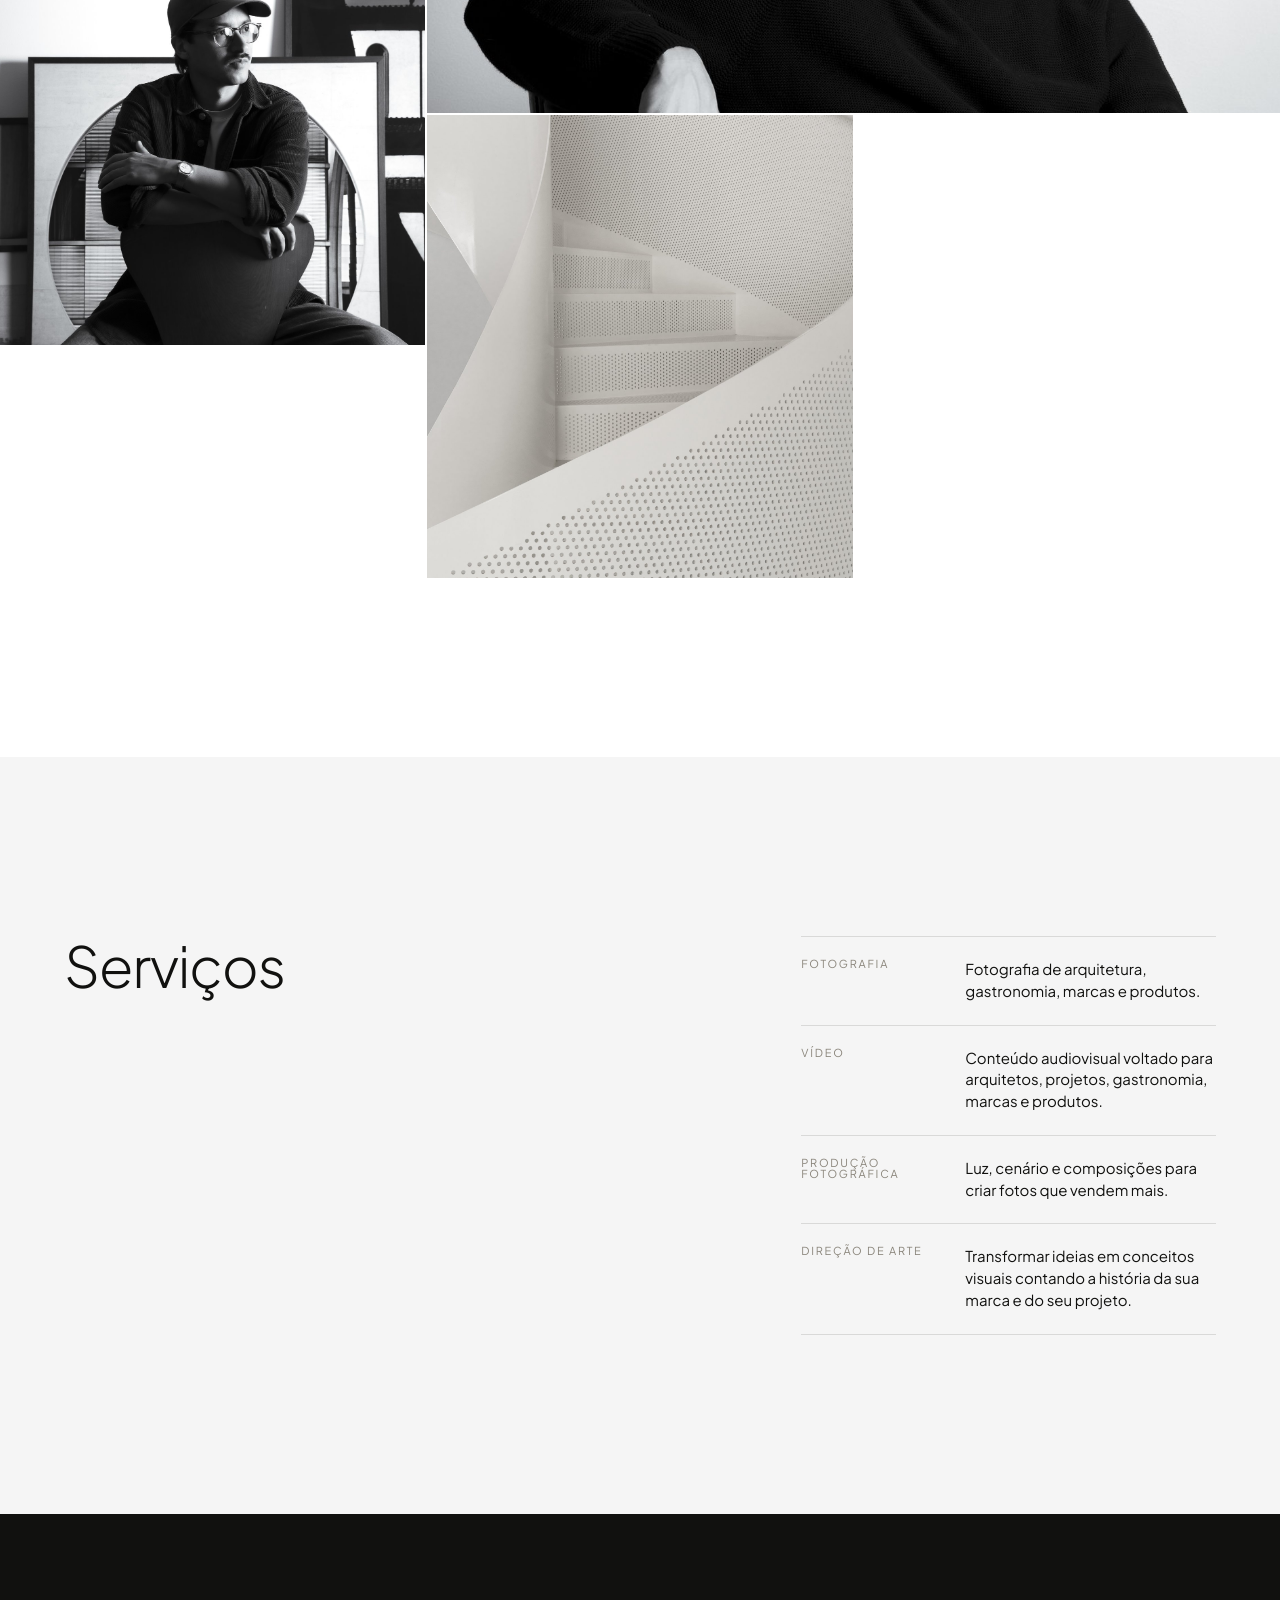
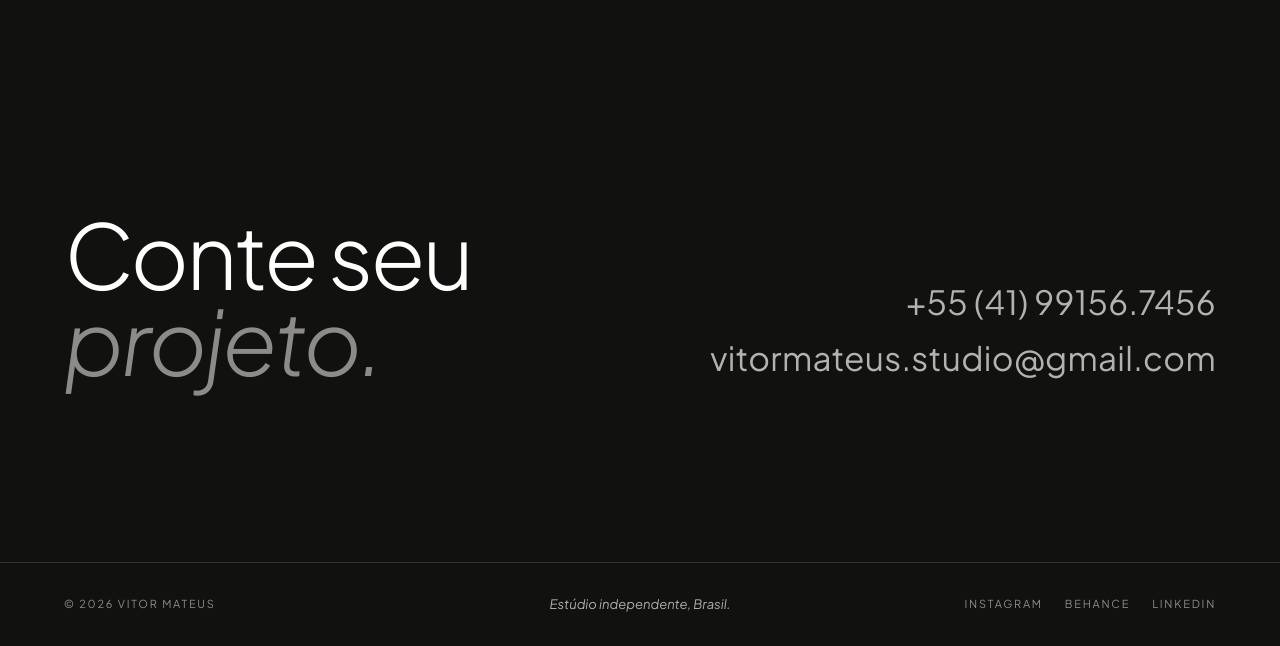
==== commit 5b420d38: "admin panel home editing + neutral site theme + image optimization" ====
--- a/index.html
+++ b/index.html
@@ -71,13 +71,13 @@
 
     :root {
       --ink: #11110f;
-      --paper: #f4f1eb;
-      --paper-soft: #ebe7de;
+      --paper: #ffffff;
+      --paper-soft: #f5f5f5;
       --muted: #8a857b;
       --muted-2: #5e5950;
-      --line: rgba(17, 17, 15, 0.14);
-      --line-strong: rgba(17, 17, 15, 0.28);
-      --white: #fffaf2;
+      --line: rgba(17, 17, 15, 0.12);
+      --line-strong: rgba(17, 17, 15, 0.24);
+      --white: #ffffff;
       --max: 1440px;
       --side: clamp(24px, 5vw, 88px);
       --sans: "Plus Jakarta Sans", "Helvetica Neue", Arial, sans-serif;
@@ -1313,6 +1313,7 @@
     });
 
   </script>
+  <script src="assets/home.js" defer></script>
 </body>
 </html>
 
